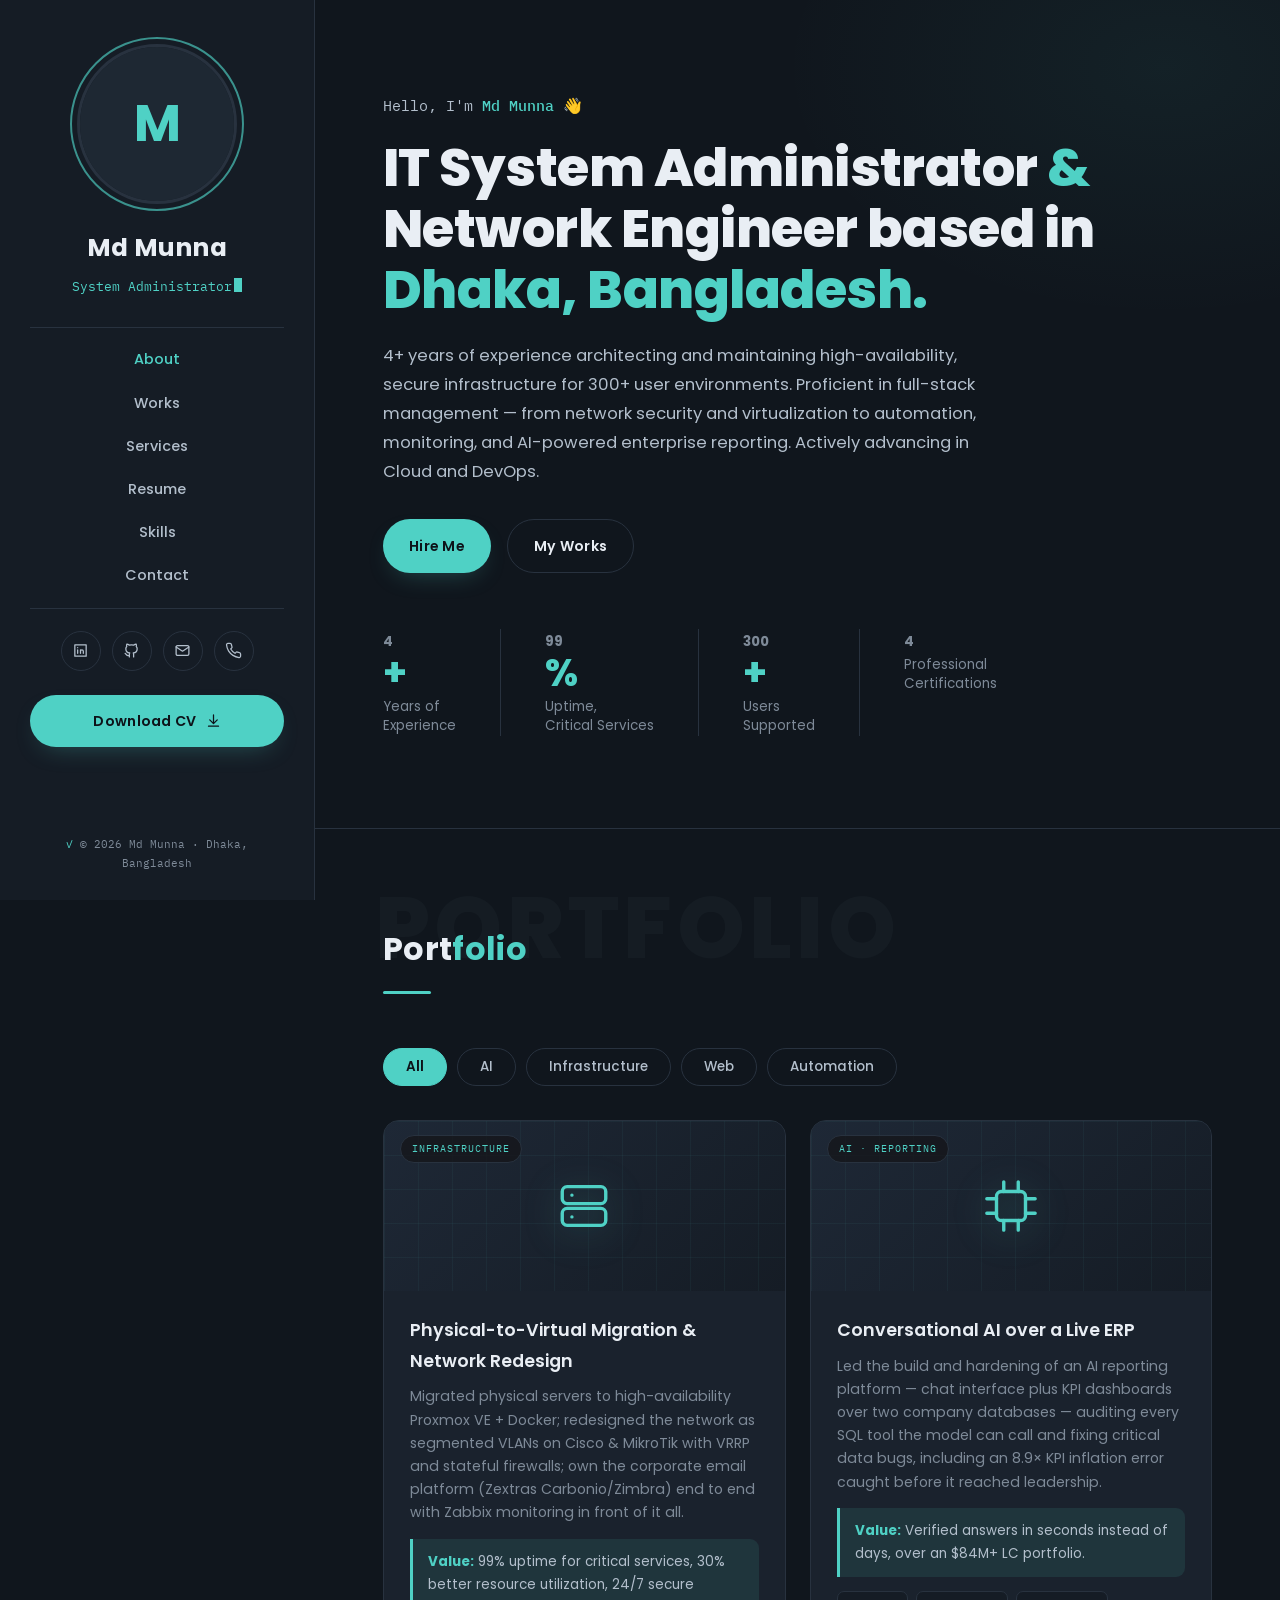
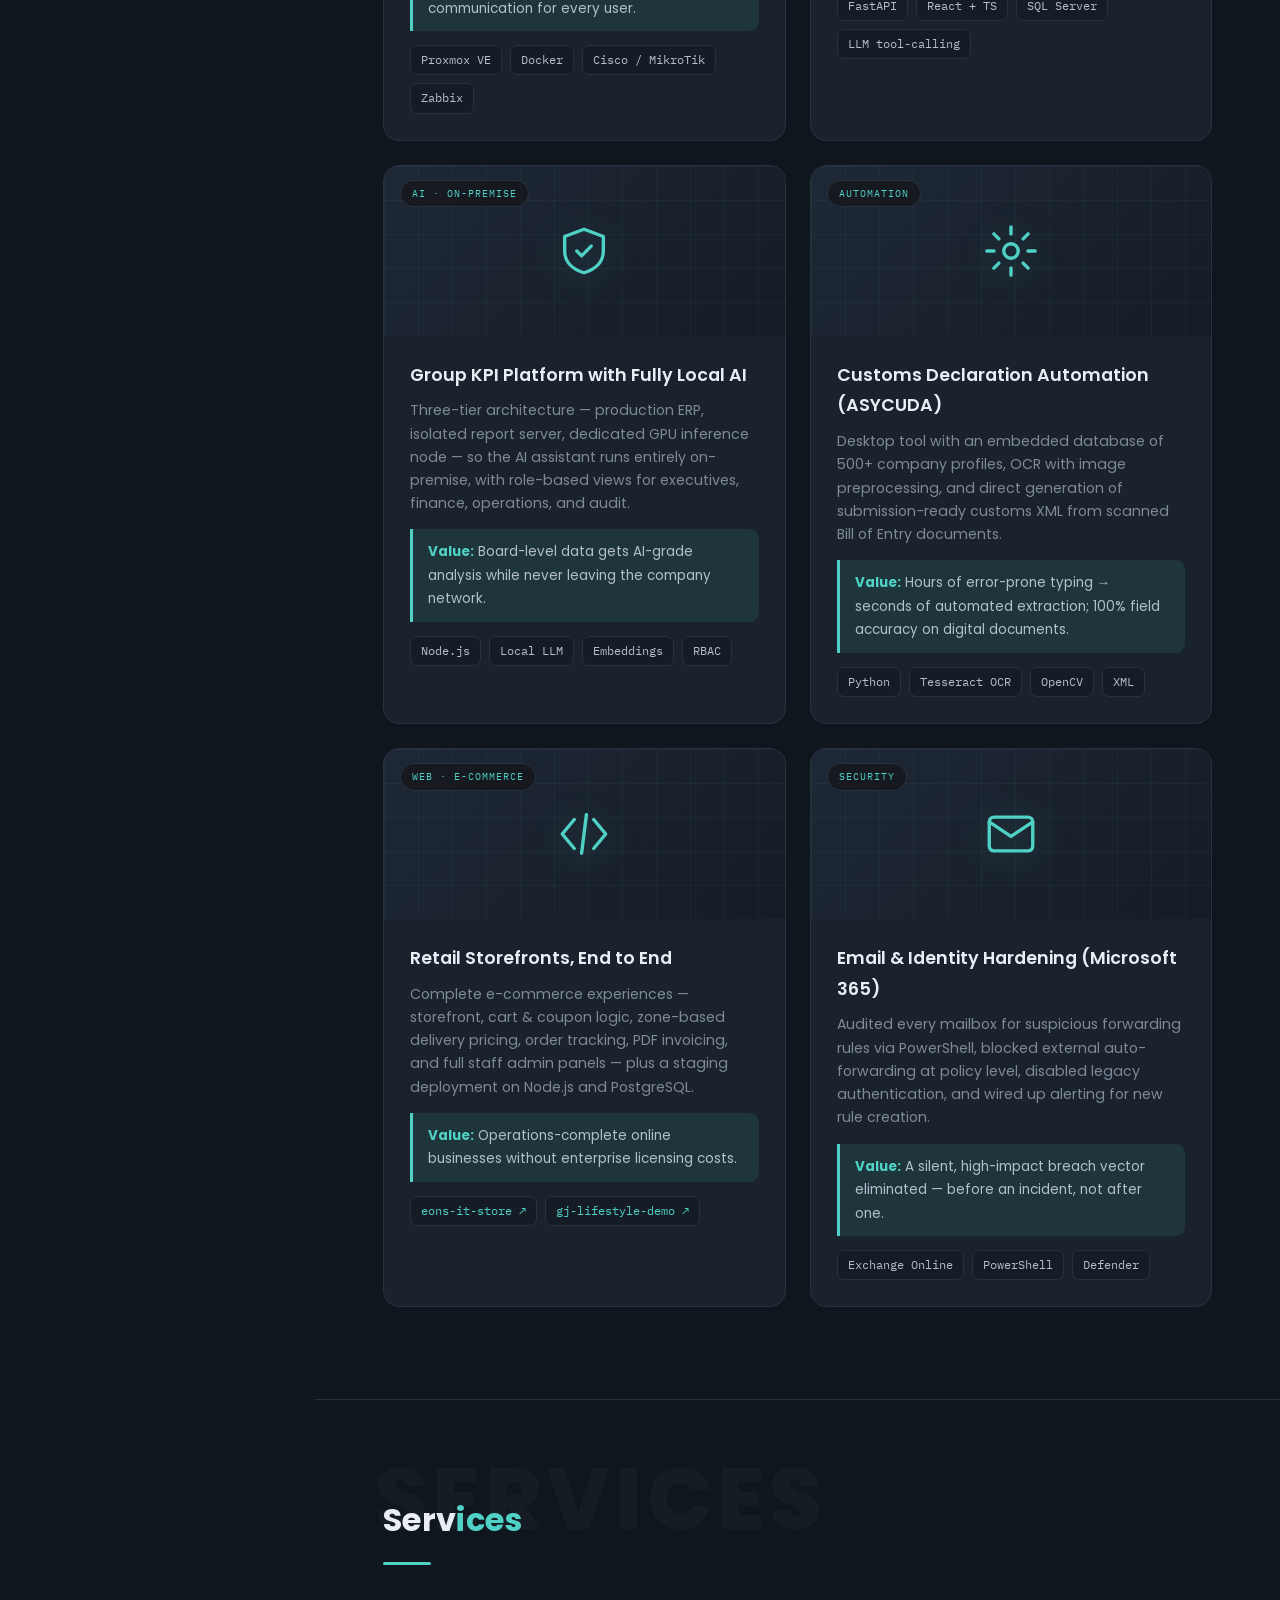
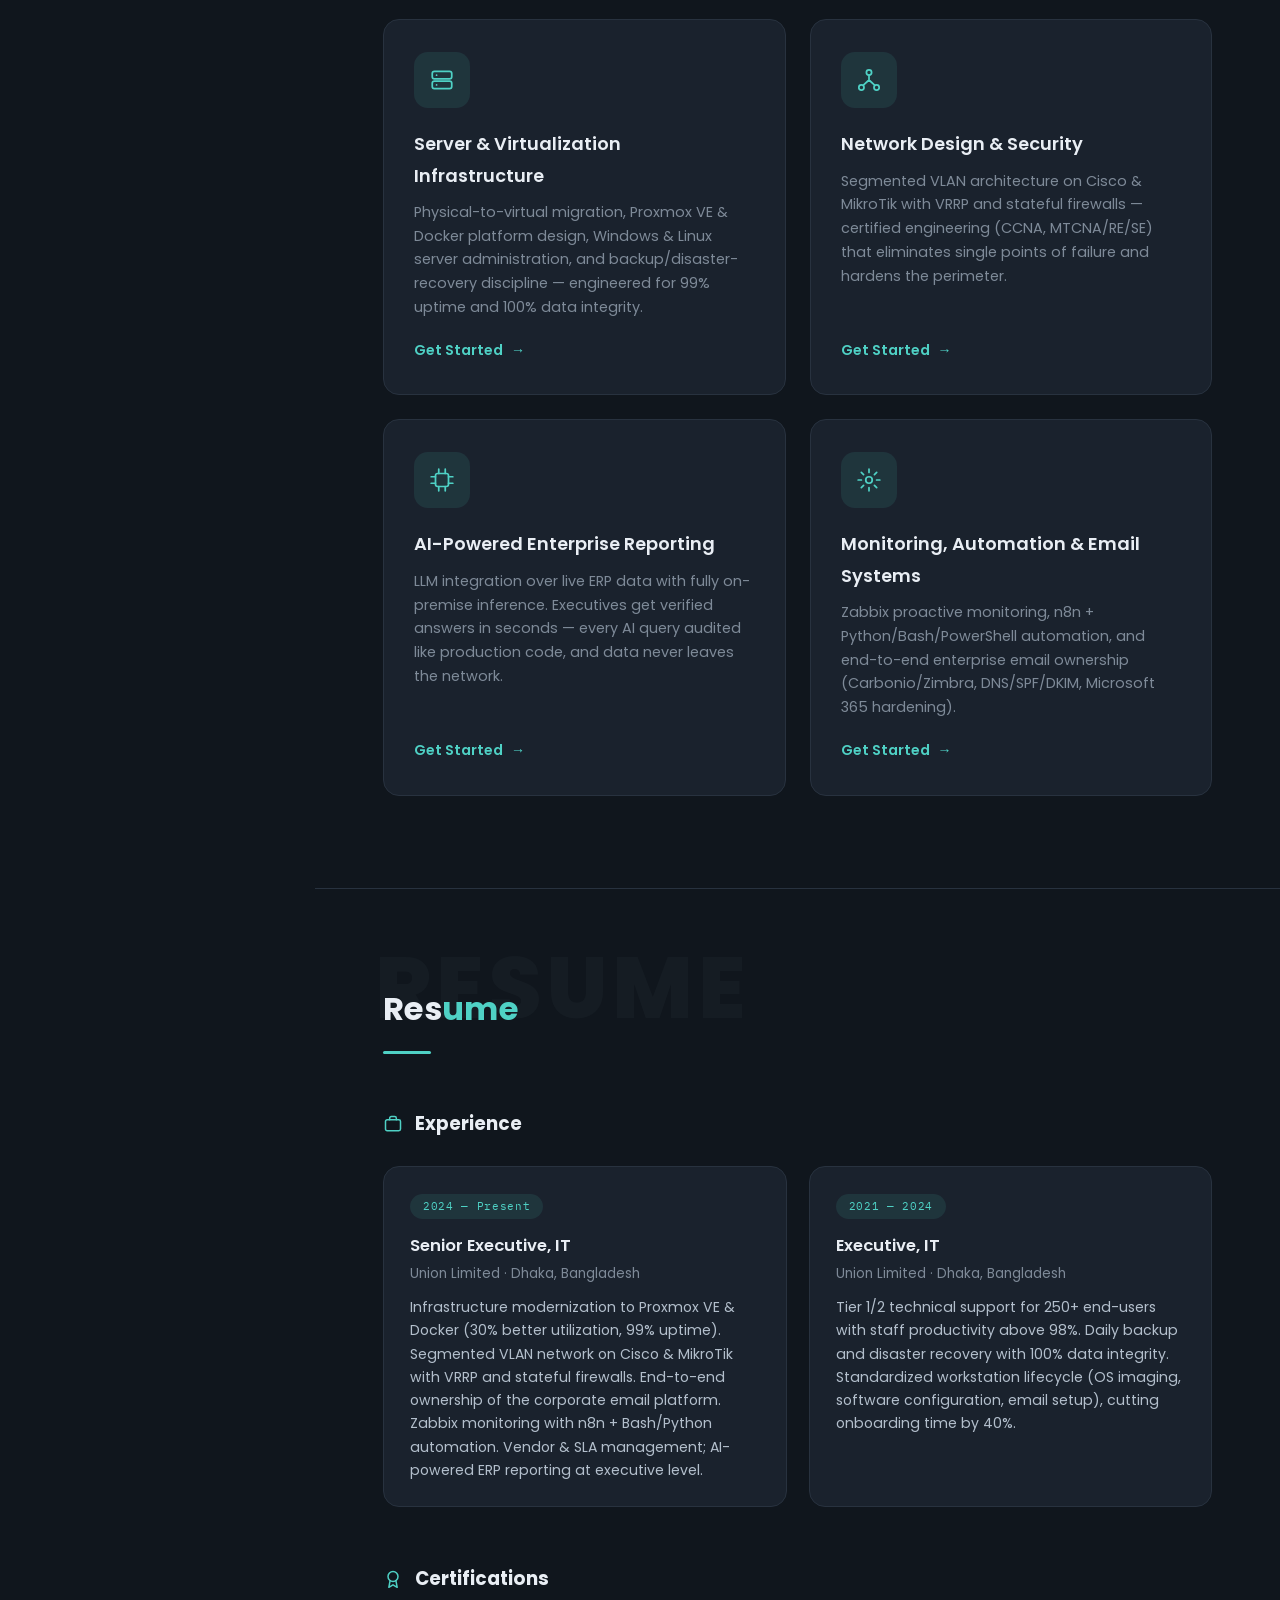
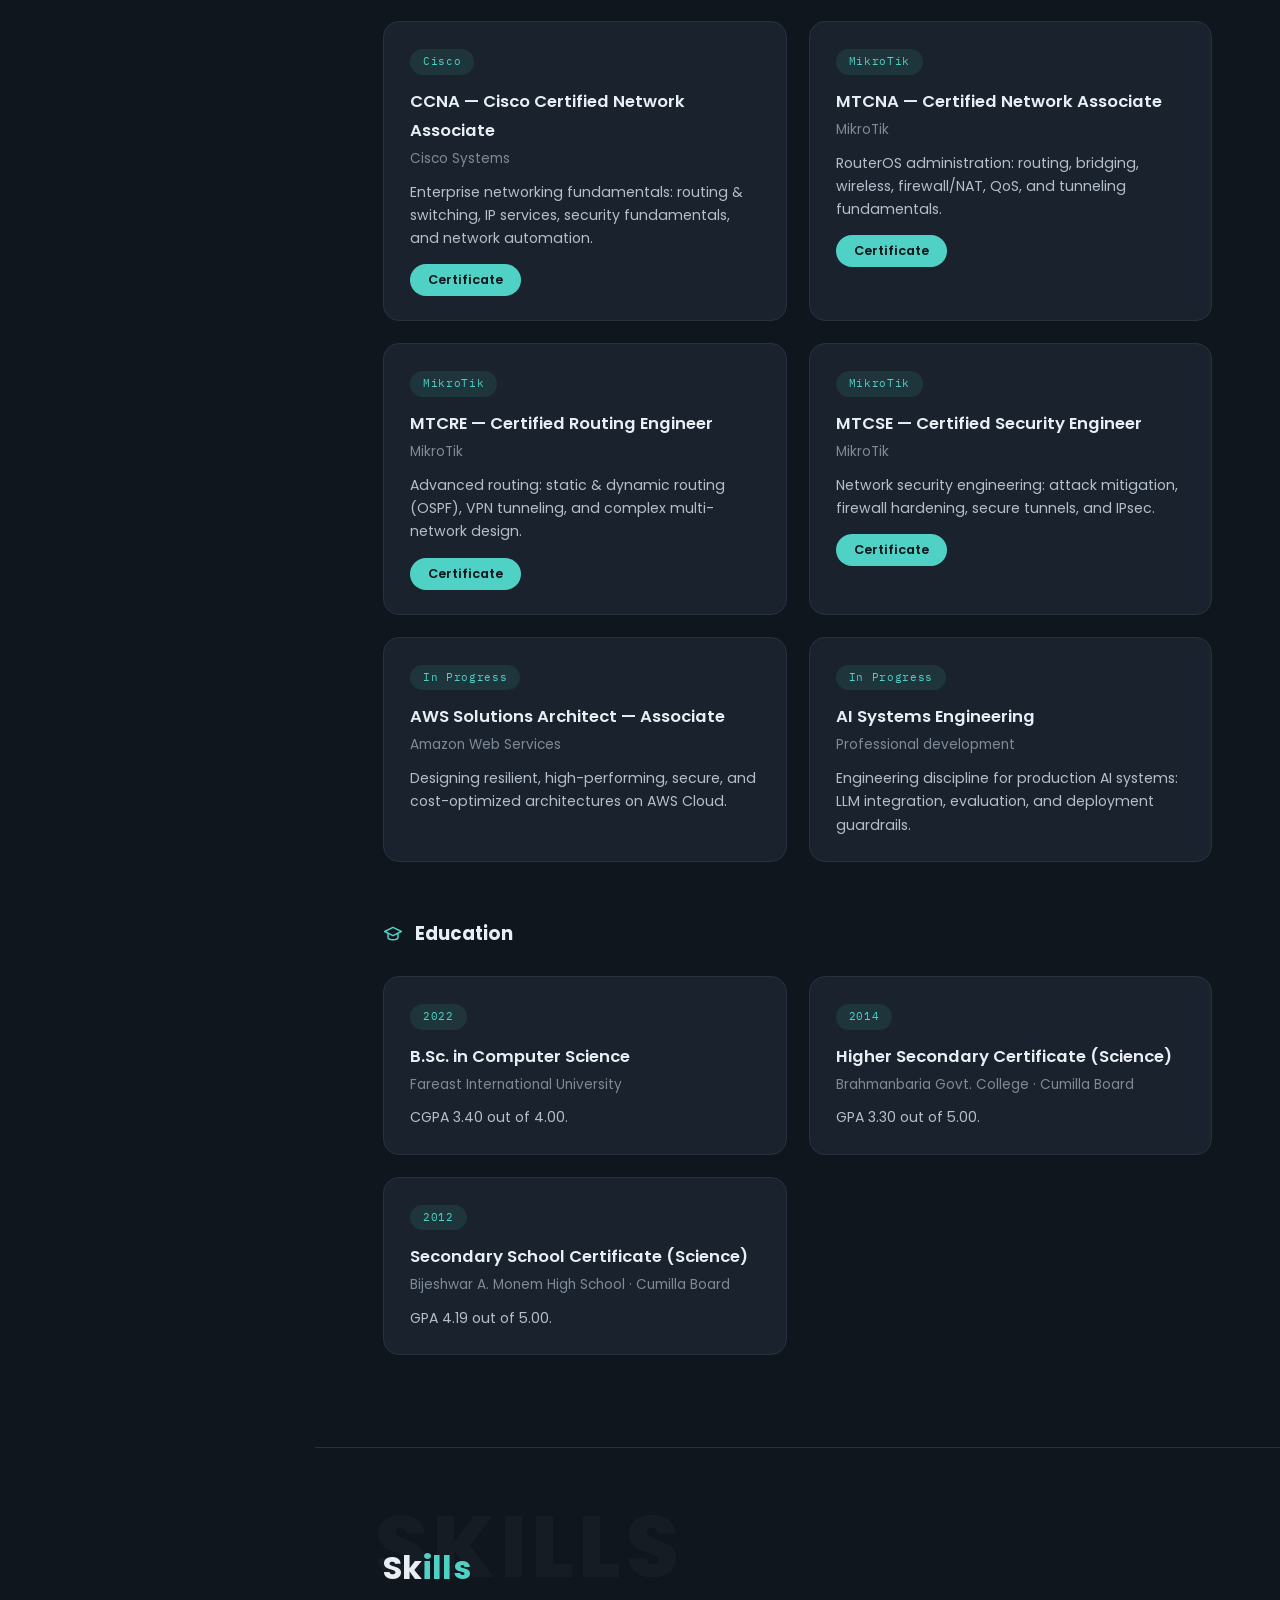
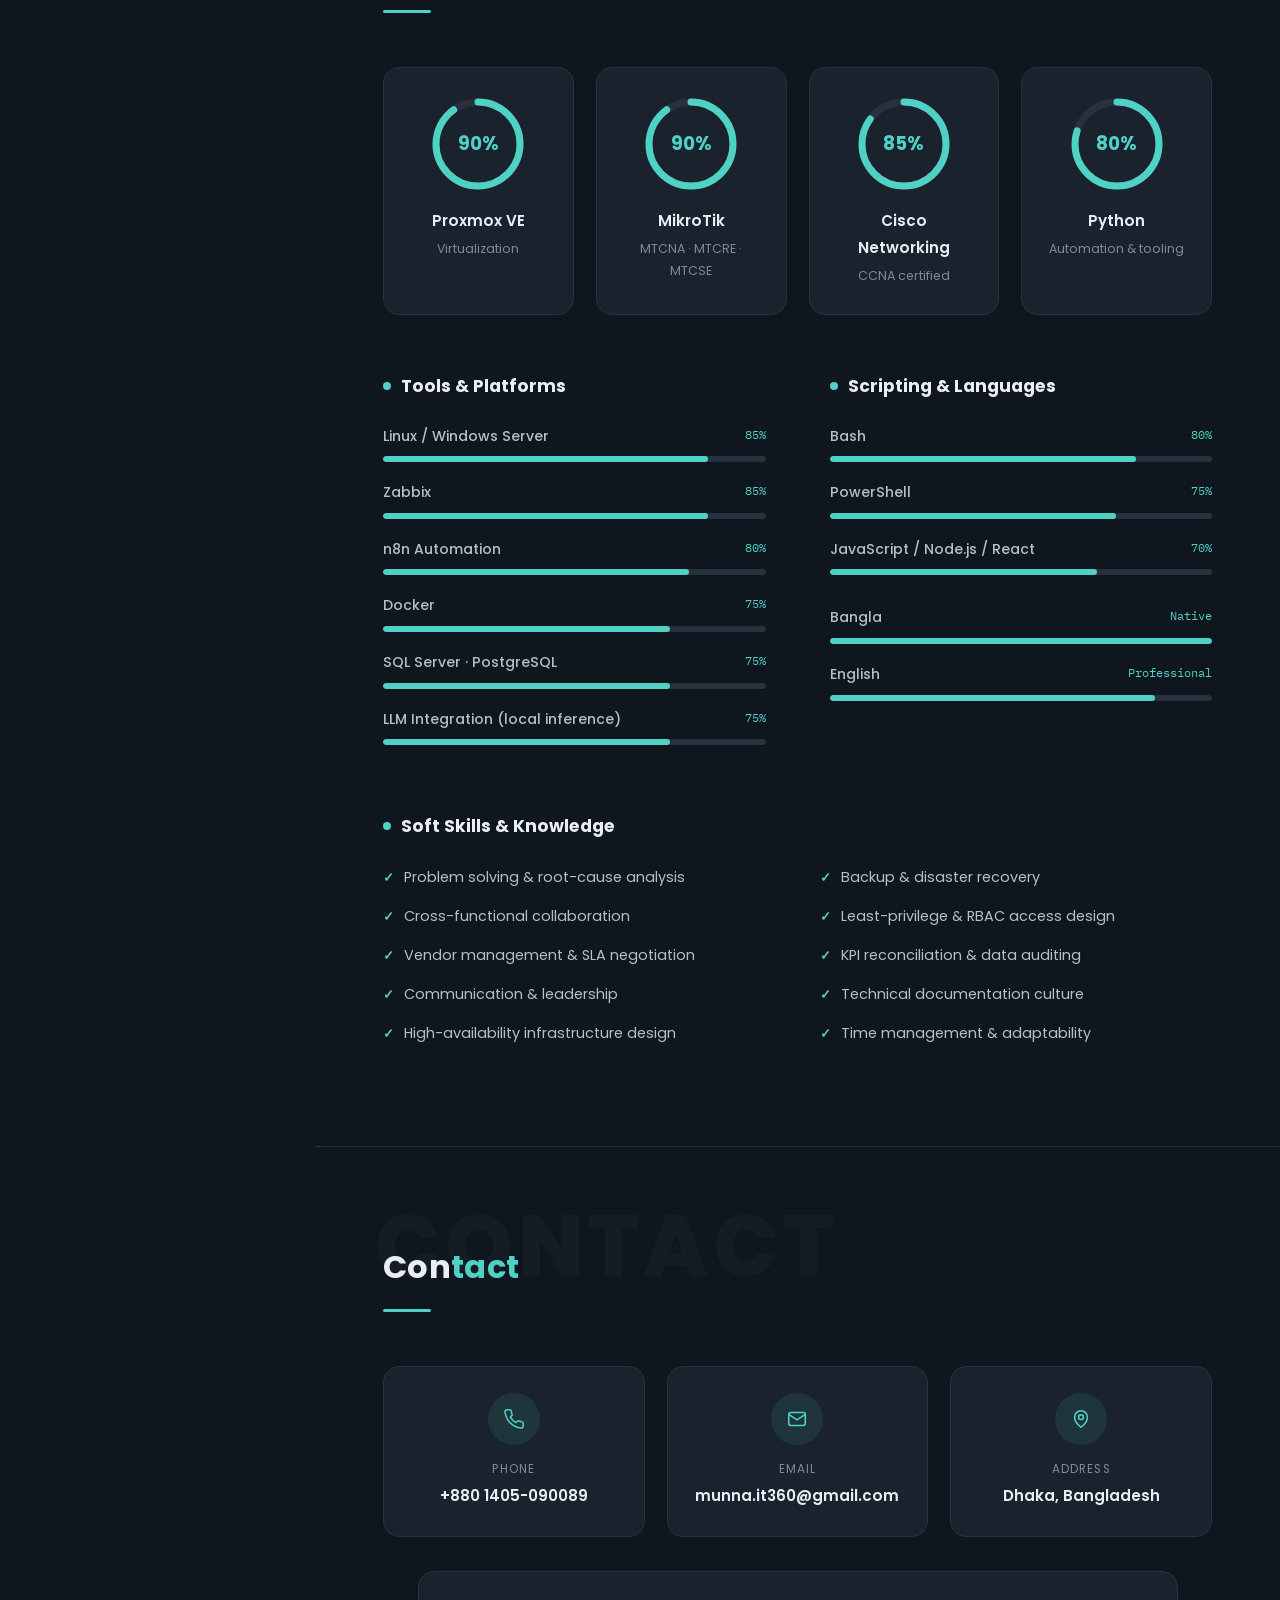
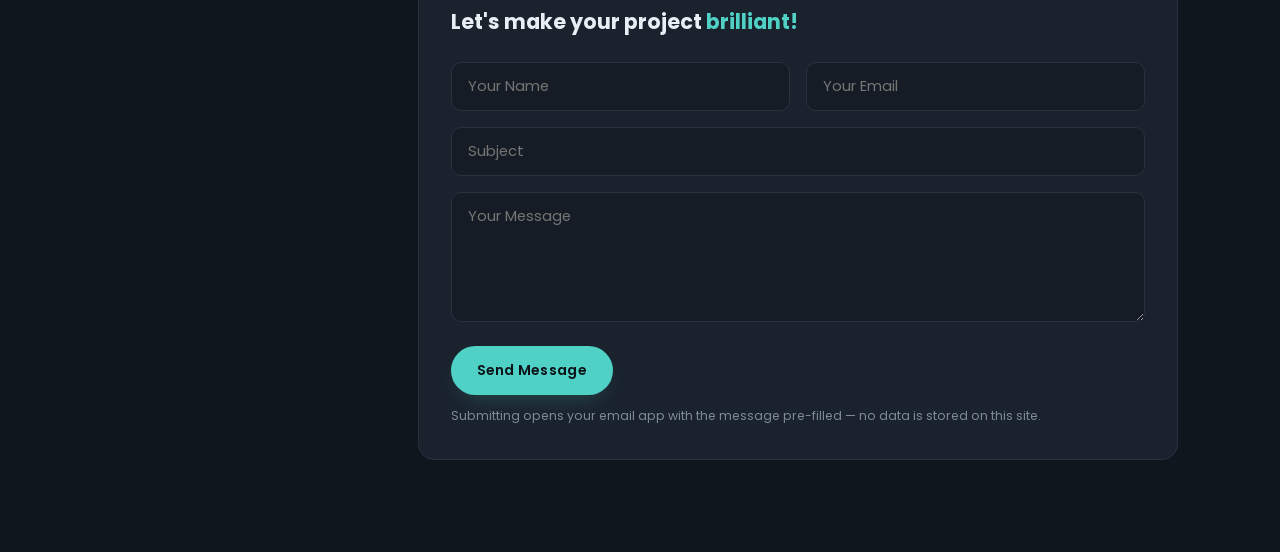
==== index.html @ cf28e9f3 "v1" ====
<!DOCTYPE html>
<html lang="en">
<head>
<meta charset="UTF-8">
<meta name="viewport" content="width=device-width, initial-scale=1.0">
<title>Md Munna — IT System Administrator & Network Engineer</title>
<meta name="description" content="Md Munna — IT System Administrator and Network Engineer based in Dhaka, Bangladesh. Infrastructure, networking, automation, and AI-powered enterprise reporting.">
<link rel="preconnect" href="https://fonts.googleapis.com">
<link rel="preconnect" href="https://fonts.gstatic.com" crossorigin>
<link href="https://fonts.googleapis.com/css2?family=Poppins:wght@400;500;600;700;800&family=IBM+Plex+Mono:wght@400;500&display=swap" rel="stylesheet">
<style>
:root{
  --bg:#10161d;
  --bg-2:#151c25;
  --card:#1a222d;
  --card-2:#202a37;
  --line:#28323f;
  --text:#e9eef4;
  --text-soft:#b3bfcc;
  --text-mute:#7e8a98;
  --accent:#4fd1c5;
  --accent-dark:#3fbcb0;
  --accent-dim:rgba(79,209,197,.1);
  --sidebar-w:315px;
  --radius:16px;
  --font:'Poppins',sans-serif;
  --mono:'IBM Plex Mono',monospace;
}
*{margin:0;padding:0;box-sizing:border-box}
html{scroll-behavior:smooth}
body{font-family:var(--font);color:var(--text);line-height:1.75;font-size:15.5px;background:radial-gradient(1000px 600px at 85% -5%, rgba(79,209,197,.05), transparent 60%),radial-gradient(800px 500px at -10% 40%, rgba(79,140,209,.04), transparent 60%),var(--bg);background-attachment:fixed}
::selection{background:var(--accent);color:#0d1319}
a{color:var(--accent);text-decoration:none}
a:focus-visible,button:focus-visible{outline:2px solid var(--accent);outline-offset:3px;border-radius:4px}
img{max-width:100%}

/* ================= SIDEBAR ================= */
.sidebar{position:fixed;top:0;left:0;bottom:0;width:var(--sidebar-w);background:var(--bg-2);border-right:1px solid var(--line);display:flex;flex-direction:column;align-items:center;padding:44px 30px 28px;text-align:center;z-index:40;overflow-y:auto}
.avatar{width:160px;height:160px;border-radius:50%;overflow:hidden;position:relative;flex-shrink:0;border:3px solid var(--line);outline:2px solid rgba(79,209,197,.65);outline-offset:5px}
.avatar img{width:100%;height:100%;object-fit:cover;display:block;position:relative;z-index:1}
.avatar .initial{position:absolute;inset:0;display:flex;align-items:center;justify-content:center;font-size:3.2rem;font-weight:700;color:var(--accent);background:#1e2833}
.sidebar h1{margin-top:22px;font-size:1.55rem;font-weight:700;letter-spacing:.01em}
.typed-wrap{margin-top:6px;height:26px;font-family:var(--mono);font-size:.84rem;color:var(--text-soft)}
.typed-wrap .typed{color:var(--accent)}
.typed-wrap .tcursor{display:inline-block;width:8px;background:var(--accent);animation:blink 1s steps(1) infinite;height:14px;vertical-align:-1px;margin-left:2px}
@keyframes blink{50%{opacity:0}}
.side-menu{margin-top:26px;width:100%;list-style:none;border-top:1px solid var(--line);border-bottom:1px solid var(--line);padding:10px 0}
.side-menu a{display:block;padding:9px 0;color:var(--text-soft);font-size:.9rem;font-weight:500;transition:color .2s,letter-spacing .2s}
.side-menu a:hover,.side-menu a.active{color:var(--accent)}
.socials{margin-top:22px;display:flex;gap:11px;justify-content:center}
.socials a{width:40px;height:40px;border-radius:50%;border:1px solid var(--line);display:flex;align-items:center;justify-content:center;transition:border-color .2s,background .2s,transform .15s}
.socials a:hover{border-color:var(--accent);background:var(--accent-dim);transform:translateY(-2px)}
.socials svg{width:17px;height:17px;stroke:var(--text-soft);fill:none;stroke-width:1.8;stroke-linecap:round;stroke-linejoin:round}
.socials a:hover svg{stroke:var(--accent)}
.btn{display:inline-flex;align-items:center;justify-content:center;gap:9px;padding:14px 26px;border-radius:999px;font-weight:600;font-size:.88rem;letter-spacing:.02em;transition:transform .15s,box-shadow .2s,background .2s,color .2s;cursor:pointer;border:none;font-family:var(--font)}
.btn-accent{background:var(--accent);color:#0d1319;box-shadow:0 10px 26px -12px rgba(79,209,197,.35)}
.btn-accent:hover{background:var(--accent-dark);transform:translateY(-2px)}
.btn-ghost{border:1px solid var(--line);color:var(--text)}
.btn-ghost:hover{border-color:var(--accent);color:var(--accent);transform:translateY(-2px)}
.side-cv{margin-top:24px;width:100%}
.side-cv .btn{width:100%}
.side-foot{margin-top:auto;padding-top:24px;font-family:var(--mono);font-size:.66rem;color:var(--text-mute)}
.side-foot .tick{color:var(--accent)}

/* ================= MAIN ================= */
.main{margin-left:var(--sidebar-w)}
section{scroll-margin-top:8px;padding:92px 68px;border-bottom:1px solid var(--line);position:relative;overflow:hidden}
@media(max-width:1250px){section{padding:78px 44px}}
.sec-title{position:relative;margin-bottom:54px}
.sec-title .ghost{position:absolute;top:-36px;left:-8px;font-size:5.4rem;font-weight:800;color:rgba(233,238,244,.028);letter-spacing:.05em;text-transform:uppercase;line-height:1;pointer-events:none;user-select:none;white-space:nowrap}
.sec-title h2{position:relative;font-size:2rem;font-weight:700;letter-spacing:.01em}
.sec-title h2 em{font-style:normal;color:var(--accent)}
.sec-title .bar{width:48px;height:3px;background:var(--accent);border-radius:2px;margin-top:14px}
.sub-label{display:inline-flex;align-items:center;gap:10px;font-family:var(--mono);font-size:.74rem;letter-spacing:.16em;text-transform:uppercase;color:var(--accent);font-weight:500;margin-bottom:14px}
.sub-label::before{content:'';width:24px;height:1px;background:var(--accent)}
.reveal{opacity:0;transform:translateY(12px);transition:opacity .75s cubic-bezier(.22,.61,.36,1),transform .75s cubic-bezier(.22,.61,.36,1)}
.reveal.in{opacity:1;transform:none}
@media(prefers-reduced-motion:reduce){
  html{scroll-behavior:auto}
  .reveal{opacity:1 !important;transform:none !important;transition:none !important}
  .tcursor{animation:none}
}

/* ================= HOME / HERO ================= */
.hero{min-height:88vh;display:flex;flex-direction:column;justify-content:center;background:
  radial-gradient(640px 420px at 88% 8%, rgba(79,209,197,.06), transparent 60%), var(--bg)}
.hero .hello{font-family:var(--mono);font-size:.95rem;color:var(--text-soft)}
.hero .hello b{color:var(--accent);font-weight:500}
.hero h2.big{margin-top:18px;font-size:clamp(2rem,4.2vw,3.3rem);font-weight:800;line-height:1.16;letter-spacing:-.01em;max-width:20em}
.hero h2.big em{font-style:normal;color:var(--accent)}
.hero .intro{margin-top:22px;color:var(--text-soft);max-width:38em;font-size:1.03rem}
.hero-cta{margin-top:32px;display:flex;gap:16px;flex-wrap:wrap}
.hero-counters{margin-top:56px;display:flex;gap:0;flex-wrap:wrap}
.hc{padding:0 44px;border-left:1px solid var(--line)}
.hc:first-child{padding-left:0;border-left:none}
.hc b{font-size:2.4rem;font-weight:700;color:var(--accent);line-height:1.1;display:block}
.hc span{font-size:.84rem;color:var(--text-mute);line-height:1.4;display:block;margin-top:4px}
@media(max-width:760px){.hc{padding:0 22px}.hc b{font-size:1.9rem}}

/* ================= WORKS ================= */
.filters{display:flex;gap:10px;flex-wrap:wrap;margin-bottom:34px}
.fbtn{background:none;border:1px solid var(--line);color:var(--text-soft);padding:8px 22px;border-radius:999px;font-size:.84rem;font-weight:500;cursor:pointer;font-family:var(--font);transition:all .2s}
.fbtn:hover{border-color:var(--accent);color:var(--accent)}
.fbtn.active{background:var(--accent);border-color:var(--accent);color:#0d1319;font-weight:600}
.works-grid{display:grid;grid-template-columns:1fr 1fr;gap:24px}
@media(max-width:940px){.works-grid{grid-template-columns:1fr}}
.work{background:var(--card);border:1px solid var(--line);border-radius:var(--radius);overflow:hidden;transition:transform .3s cubic-bezier(.22,.61,.36,1),border-color .3s,box-shadow .3s}
.work:hover{transform:translateY(-4px);border-color:rgba(79,209,197,.55);box-shadow:0 18px 44px -22px rgba(0,0,0,.55)}
.work.hide{display:none}
.work-visual{position:relative;height:170px;display:flex;align-items:center;justify-content:center;background:
  linear-gradient(135deg,#1e2836 0%,#151c25 100%)}
.work-visual::before{content:'';position:absolute;inset:0;background-image:linear-gradient(rgba(79,209,197,.05) 1px,transparent 1px),linear-gradient(90deg,rgba(79,209,197,.05) 1px,transparent 1px);background-size:34px 34px}
.work-visual svg{width:58px;height:58px;stroke:var(--accent);fill:none;stroke-width:1.4;stroke-linecap:round;stroke-linejoin:round;position:relative;filter:drop-shadow(0 6px 18px rgba(79,209,197,.3))}
.work-visual .wtag{position:absolute;top:14px;left:16px;font-family:var(--mono);font-size:.64rem;letter-spacing:.1em;text-transform:uppercase;color:var(--accent);background:rgba(20,21,24,.75);border:1px solid var(--line);padding:4px 11px;border-radius:999px}
.work-body{padding:24px 26px 26px}
.work h3{font-size:1.1rem;font-weight:600}
.work p{margin-top:9px;color:var(--text-mute);font-size:.88rem;line-height:1.65}
.work .wvalue{margin-top:14px;padding:11px 15px;background:var(--accent-dim);border-left:3px solid var(--accent);border-radius:0 9px 9px 0;font-size:.84rem;color:var(--text-soft)}
.work .wvalue strong{color:var(--accent)}
.work .chips{margin-top:14px;display:flex;flex-wrap:wrap;gap:8px}
.chip{font-family:var(--mono);font-size:.72rem;background:var(--bg-2);border:1px solid var(--line);border-radius:7px;padding:4px 10px;color:var(--text-soft)}
a.chip{color:var(--accent)}
a.chip:hover{border-color:var(--accent)}

/* ================= SERVICES ================= */
.svc-grid{display:grid;grid-template-columns:1fr 1fr;gap:24px}
@media(max-width:900px){.svc-grid{grid-template-columns:1fr}}
.svc{background:var(--card);border:1px solid var(--line);border-radius:var(--radius);padding:32px 30px;transition:transform .2s,border-color .2s;display:flex;flex-direction:column}
.svc:hover{transform:translateY(-4px);border-color:rgba(79,209,197,.55);box-shadow:0 18px 44px -22px rgba(0,0,0,.55)}
.svc .ico{width:56px;height:56px;border-radius:14px;background:var(--accent-dim);display:flex;align-items:center;justify-content:center;margin-bottom:20px}
.svc .ico svg{width:26px;height:26px;stroke:var(--accent);fill:none;stroke-width:1.6;stroke-linecap:round;stroke-linejoin:round}
.svc h3{font-size:1.12rem;font-weight:600}
.svc p{margin-top:10px;color:var(--text-mute);font-size:.9rem;line-height:1.65;flex:1}
.svc .get{margin-top:18px;display:inline-flex;align-items:center;gap:8px;font-weight:600;font-size:.88rem;color:var(--accent)}
.svc .get:hover{gap:12px}
.svc .get::after{content:'→';transition:transform .2s}

/* ================= RESUME ================= */
.resume-block+.resume-block{margin-top:56px}
.resume-block>h3{font-size:1.15rem;font-weight:700;margin-bottom:26px;display:flex;align-items:center;gap:12px}
.resume-block>h3 svg{width:20px;height:20px;stroke:var(--accent);fill:none;stroke-width:1.8;stroke-linecap:round;stroke-linejoin:round}
.rgrid{display:grid;grid-template-columns:1fr 1fr;gap:22px}
@media(max-width:900px){.rgrid{grid-template-columns:1fr}}
.r-item{position:relative;background:var(--card);border:1px solid var(--line);border-radius:var(--radius);padding:24px 26px;transition:border-color .2s,transform .2s}
.r-item:hover{border-color:rgba(79,209,197,.5);transform:translateY(-2px);box-shadow:0 14px 36px -20px rgba(0,0,0,.5)}
.r-item .when{display:inline-block;font-family:var(--mono);font-size:.7rem;letter-spacing:.06em;background:var(--accent-dim);color:var(--accent);padding:3px 13px;border-radius:999px}
.r-item h4{margin-top:12px;font-size:1.04rem;font-weight:600}
.r-item .org{color:var(--text-mute);font-size:.85rem;margin-top:2px}
.r-item p{margin-top:10px;color:var(--text-soft);font-size:.88rem;line-height:1.65}
.r-item .cert-btn{display:inline-flex;align-items:center;gap:7px;margin-top:14px;font-size:.8rem;font-weight:600;color:#0d1319;background:var(--accent);padding:7px 18px;border-radius:999px;cursor:pointer;border:none;font-family:var(--font);transition:background .2s,transform .15s}
.r-item .cert-btn:hover{background:var(--accent-dark);transform:translateY(-1px)}

/* ================= SKILLS ================= */
.feat-skills{display:grid;grid-template-columns:repeat(4,1fr);gap:22px;margin-bottom:56px}
@media(max-width:1100px){.feat-skills{grid-template-columns:1fr 1fr}}
@media(max-width:560px){.feat-skills{grid-template-columns:1fr}}
.fskill{background:var(--card);border:1px solid var(--line);border-radius:var(--radius);padding:28px 24px;text-align:center;transition:transform .3s cubic-bezier(.22,.61,.36,1),border-color .3s,box-shadow .3s}
.fskill:hover{transform:translateY(-4px);border-color:rgba(79,209,197,.55);box-shadow:0 18px 44px -22px rgba(0,0,0,.55)}
.fskill .ring{position:relative;width:96px;height:96px;margin:0 auto 16px}
.fskill svg.circ{transform:rotate(-90deg)}
.fskill .ring b{position:absolute;inset:0;display:flex;align-items:center;justify-content:center;font-size:1.15rem;font-weight:700;color:var(--accent)}
.fskill h4{font-size:.95rem;font-weight:600}
.fskill p{font-size:.78rem;color:var(--text-mute);margin-top:3px}
.skills-grid{display:grid;grid-template-columns:1fr 1fr;gap:48px 64px}
@media(max-width:900px){.skills-grid{grid-template-columns:1fr}}
.skill-col h3{font-size:1.08rem;font-weight:700;margin-bottom:22px;display:flex;align-items:center;gap:10px}
.skill-col h3::before{content:'';width:8px;height:8px;border-radius:50%;background:var(--accent)}
.sk{margin-bottom:18px}
.sk .sk-top{display:flex;justify-content:space-between;font-size:.88rem;margin-bottom:8px}
.sk .sk-top b{font-weight:500;color:var(--text-soft)}
.sk .sk-top span{font-family:var(--mono);font-size:.76rem;color:var(--accent)}
.sk .track{height:6px;background:#28323f;border-radius:99px;overflow:hidden}
.sk .fill{height:100%;width:0;background:var(--accent);border-radius:99px;transition:width 1.2s cubic-bezier(.25,.7,.3,1)}
.knowledge{columns:2;column-gap:44px;list-style:none;margin-top:4px}
@media(max-width:640px){.knowledge{columns:1}}
.knowledge li{padding:7px 0;font-size:.9rem;color:var(--text-soft);display:flex;gap:10px;align-items:baseline;break-inside:avoid}
.knowledge li::before{content:'✓';color:var(--accent);font-weight:700;font-size:.8rem}

/* ================= CONTACT ================= */
.contact-cards{display:grid;grid-template-columns:repeat(3,1fr);gap:22px;margin-bottom:34px}
@media(max-width:900px){.contact-cards{grid-template-columns:1fr}}
.ccard{background:var(--card);border:1px solid var(--line);border-radius:var(--radius);padding:26px;text-align:center;transition:transform .3s cubic-bezier(.22,.61,.36,1),border-color .3s,box-shadow .3s}
.ccard:hover{transform:translateY(-3px);border-color:rgba(79,209,197,.5);box-shadow:0 14px 36px -20px rgba(0,0,0,.5)}
.ccard .cico{width:52px;height:52px;margin:0 auto 14px;border-radius:50%;background:var(--accent-dim);display:flex;align-items:center;justify-content:center}
.ccard svg{width:22px;height:22px;stroke:var(--accent);fill:none;stroke-width:1.7;stroke-linecap:round;stroke-linejoin:round}
.ccard .k{font-size:.74rem;color:var(--text-mute);text-transform:uppercase;letter-spacing:.1em}
.ccard .v{font-size:.95rem;font-weight:600;margin-top:4px;display:block;color:var(--text)}
a.v:hover{color:var(--accent)}
.contact-bottom{display:grid;grid-template-columns:minmax(0,760px);justify-content:center}

.cform{background:var(--card);border:1px solid var(--line);border-radius:var(--radius);padding:32px}
.cform h3{font-size:1.3rem;font-weight:700;margin-bottom:22px}
.cform h3 em{font-style:normal;color:var(--accent)}
.cform .frow{display:grid;grid-template-columns:1fr 1fr;gap:16px}
@media(max-width:640px){.cform .frow{grid-template-columns:1fr}}
.cform input,.cform textarea{width:100%;background:var(--bg-2);border:1px solid var(--line);border-radius:10px;padding:13px 16px;color:var(--text);font-family:var(--font);font-size:.92rem;margin-bottom:16px;transition:border-color .2s}
.cform input:focus,.cform textarea:focus{outline:none;border-color:var(--accent)}
.cform textarea{min-height:130px;resize:vertical}
.cform .note{font-size:.77rem;color:var(--text-mute);margin-top:10px}

footer{padding:26px 68px;text-align:center;font-family:var(--mono);font-size:.74rem;color:var(--text-mute)}
footer .tick{color:var(--accent)}

/* ================= LIGHTBOX ================= */
.lightbox{position:fixed;inset:0;z-index:100;display:none;align-items:center;justify-content:center;padding:28px;background:rgba(8,12,17,.92);backdrop-filter:blur(6px)}
.lightbox.open{display:flex}
.lb-panel{position:relative;max-width:min(660px,94vw);max-height:90vh;display:flex;flex-direction:column;background:var(--card);border:1px solid var(--line);border-radius:var(--radius);overflow:hidden;box-shadow:0 40px 90px -30px rgba(0,0,0,.9)}
.lb-head{display:flex;align-items:center;justify-content:space-between;gap:16px;padding:14px 18px;border-bottom:1px solid var(--line)}
.lb-head h4{font-size:.92rem;font-weight:600}
.lb-close{background:none;border:1px solid var(--line);color:var(--text-soft);border-radius:9px;padding:6px 13px;font-family:var(--mono);font-size:.76rem;cursor:pointer;transition:border-color .2s,color .2s}
.lb-close:hover{border-color:var(--accent);color:var(--accent)}
.lb-body{overflow:auto;background:#0c1218;display:flex;justify-content:center}
.lb-body img{max-width:100%;height:auto;display:block}

/* ================= MOBILE ================= */
@media(max-width:1000px){
  .sidebar{position:static;width:100%;border-right:none;border-bottom:1px solid var(--line);padding:40px 24px 30px}
  .side-menu{display:none}
  .main{margin-left:0}
  section{padding:64px 24px}
  .hero{min-height:auto;padding:64px 24px}
  .sec-title .ghost{font-size:3.4rem;top:-22px}
  .side-foot{margin-top:24px}
  footer{padding:24px}
}
</style>
</head>
<body>

<!-- ================= SIDEBAR ================= -->
<aside class="sidebar">
  <div class="avatar">
    <div class="initial">M</div>
    <img src="https://avatars.githubusercontent.com/u/174939525?v=4" alt="Md Munna" onerror="this.style.display='none'">
  </div>
  <h1>Md Munna</h1>
  <div class="typed-wrap"><span class="typed" id="typed"></span><span class="tcursor"></span></div>
  <ul class="side-menu">
    <li><a href="#home" data-sec="home">About</a></li>
    <li><a href="#works" data-sec="works">Works</a></li>
    <li><a href="#services" data-sec="services">Services</a></li>
    <li><a href="#resume" data-sec="resume">Resume</a></li>
    <li><a href="#skills" data-sec="skills">Skills</a></li>
    <li><a href="#contact" data-sec="contact">Contact</a></li>
  </ul>
  <div class="socials">
    <a href="https://www.linkedin.com/in/md-munna-253269177/" target="_blank" rel="noopener" aria-label="LinkedIn"><svg viewBox="0 0 24 24"><path d="M4 4h16v16H4z"/><path d="M8 11v5M8 8v.01M12 16v-5M16 16v-3a2 2 0 0 0-4 0"/></svg></a>
    <a href="https://github.com/munna-it360" target="_blank" rel="noopener" aria-label="GitHub"><svg viewBox="0 0 24 24"><path d="M9 19c-4.3 1.4-4.3-2.5-6-3m12 5v-3.5c0-1 .1-1.4-.5-2 2.8-.3 5.5-1.4 5.5-6a4.6 4.6 0 0 0-1.3-3.2 4.2 4.2 0 0 0-.1-3.2s-1.1-.3-3.5 1.3a12.3 12.3 0 0 0-6.2 0C6.5 2.8 5.4 3.1 5.4 3.1a4.2 4.2 0 0 0-.1 3.2A4.6 4.6 0 0 0 4 9.5c0 4.6 2.7 5.7 5.5 6-.6.6-.6 1.2-.5 2V21"/></svg></a>
    <a href="mailto:munna.it360@gmail.com" aria-label="Email"><svg viewBox="0 0 24 24"><rect x="3" y="5" width="18" height="14" rx="2"/><path d="M3 7l9 6 9-6"/></svg></a>
    <a href="tel:+8801405090089" aria-label="Phone"><svg viewBox="0 0 24 24"><path d="M22 16.9v3a2 2 0 0 1-2.2 2 19.8 19.8 0 0 1-8.6-3 19.5 19.5 0 0 1-6-6 19.8 19.8 0 0 1-3-8.7A2 2 0 0 1 4.1 2h3a2 2 0 0 1 2 1.7c.1 1 .4 2 .7 2.8a2 2 0 0 1-.5 2.1L8.1 9.9a16 16 0 0 0 6 6l1.3-1.2a2 2 0 0 1 2.1-.5c.9.3 1.9.6 2.8.7a2 2 0 0 1 1.7 2z"/></svg></a>
  </div>
  <div class="side-cv">
    <a class="btn btn-accent" href="Md_Munna_CV.pdf" download>Download CV
      <svg width="15" height="15" viewBox="0 0 24 24" fill="none" stroke="currentColor" stroke-width="2" stroke-linecap="round" stroke-linejoin="round"><path d="M12 3v12M6 11l6 6 6-6M4 21h16"/></svg>
    </a>
  </div>
  <div class="side-foot"><span class="tick">✓</span> © <span id="yr"></span> Md Munna · Dhaka, Bangladesh</div>
</aside>

<main class="main">

<!-- ================= HOME / HERO ================= -->
<section id="home" class="hero">
  <div class="reveal in">
    <div class="hello">Hello, I'm <b>Md Munna</b> 👋</div>
    <h2 class="big">IT System Administrator <em>&</em> Network Engineer based in <em>Dhaka, Bangladesh.</em></h2>
    <p class="intro">4+ years of experience architecting and maintaining high-availability, secure infrastructure for 300+ user environments. Proficient in full-stack management — from network security and virtualization to automation, monitoring, and AI-powered enterprise reporting. Actively advancing in Cloud and DevOps.</p>
    <div class="hero-cta">
      <a class="btn btn-accent" href="#contact">Hire Me</a>
      <a class="btn btn-ghost" href="#works">My Works</a>
    </div>
    <div class="hero-counters">
      <div class="hc"><b><span data-count="4">0</span>+</b><span>Years of<br>Experience</span></div>
      <div class="hc"><b><span data-count="99">0</span>%</b><span>Uptime,<br>Critical Services</span></div>
      <div class="hc"><b><span data-count="300">0</span>+</b><span>Users<br>Supported</span></div>
      <div class="hc"><b><span data-count="4">0</span></b><span>Professional<br>Certifications</span></div>
    </div>
  </div>
</section>

<!-- ================= WORKS ================= -->
<section id="works">
  <div class="sec-title reveal">
    <div class="ghost">Portfolio</div>
    <h2>Port<em>folio</em></h2>
    <div class="bar"></div>
  </div>
  <div class="filters reveal">
    <button class="fbtn active" data-filter="all">All</button>
    <button class="fbtn" data-filter="ai">AI</button>
    <button class="fbtn" data-filter="infra">Infrastructure</button>
    <button class="fbtn" data-filter="web">Web</button>
    <button class="fbtn" data-filter="automation">Automation</button>
  </div>
  <div class="works-grid">

    <div class="work reveal" data-cat="infra">
      <div class="work-visual"><span class="wtag">Infrastructure</span><svg viewBox="0 0 24 24"><rect x="3" y="4" width="18" height="7" rx="2"/><rect x="3" y="13" width="18" height="7" rx="2"/><path d="M7 7.5h.01M7 16.5h.01"/></svg></div>
      <div class="work-body">
        <h3>Physical-to-Virtual Migration & Network Redesign</h3>
        <p>Migrated physical servers to high-availability Proxmox VE + Docker; redesigned the network as segmented VLANs on Cisco & MikroTik with VRRP and stateful firewalls; own the corporate email platform (Zextras Carbonio/Zimbra) end to end with Zabbix monitoring in front of it all.</p>
        <div class="wvalue"><strong>Value:</strong> 99% uptime for critical services, 30% better resource utilization, 24/7 secure communication for every user.</div>
        <div class="chips"><span class="chip">Proxmox VE</span><span class="chip">Docker</span><span class="chip">Cisco / MikroTik</span><span class="chip">Zabbix</span></div>
      </div>
    </div>

    <div class="work reveal" data-cat="ai">
      <div class="work-visual"><span class="wtag">AI · Reporting</span><svg viewBox="0 0 24 24"><rect x="6" y="6" width="12" height="12" rx="2"/><path d="M9 2v4M15 2v4M9 18v4M15 18v4M2 9h4M2 15h4M18 9h4M18 15h4"/></svg></div>
      <div class="work-body">
        <h3>Conversational AI over a Live ERP</h3>
        <p>Led the build and hardening of an AI reporting platform — chat interface plus KPI dashboards over two company databases — auditing every SQL tool the model can call and fixing critical data bugs, including an 8.9× KPI inflation error caught before it reached leadership.</p>
        <div class="wvalue"><strong>Value:</strong> Verified answers in seconds instead of days, over an $84M+ LC portfolio.</div>
        <div class="chips"><span class="chip">FastAPI</span><span class="chip">React + TS</span><span class="chip">SQL Server</span><span class="chip">LLM tool-calling</span></div>
      </div>
    </div>

    <div class="work reveal" data-cat="ai">
      <div class="work-visual"><span class="wtag">AI · On-premise</span><svg viewBox="0 0 24 24"><path d="M12 3l8 3v6c0 4.5-3.2 7.6-8 9-4.8-1.4-8-4.5-8-9V6l8-3z"/><path d="M9 12l2 2 4-4"/></svg></div>
      <div class="work-body">
        <h3>Group KPI Platform with Fully Local AI</h3>
        <p>Three-tier architecture — production ERP, isolated report server, dedicated GPU inference node — so the AI assistant runs entirely on-premise, with role-based views for executives, finance, operations, and audit.</p>
        <div class="wvalue"><strong>Value:</strong> Board-level data gets AI-grade analysis while never leaving the company network.</div>
        <div class="chips"><span class="chip">Node.js</span><span class="chip">Local LLM</span><span class="chip">Embeddings</span><span class="chip">RBAC</span></div>
      </div>
    </div>

    <div class="work reveal" data-cat="automation">
      <div class="work-visual"><span class="wtag">Automation</span><svg viewBox="0 0 24 24"><circle cx="12" cy="12" r="3"/><path d="M12 2v3M12 19v3M2 12h3M19 12h3M4.9 4.9l2.1 2.1M17 17l2.1 2.1M19.1 4.9L17 7M7 17l-2.1 2.1"/></svg></div>
      <div class="work-body">
        <h3>Customs Declaration Automation (ASYCUDA)</h3>
        <p>Desktop tool with an embedded database of 500+ company profiles, OCR with image preprocessing, and direct generation of submission-ready customs XML from scanned Bill of Entry documents.</p>
        <div class="wvalue"><strong>Value:</strong> Hours of error-prone typing → seconds of automated extraction; 100% field accuracy on digital documents.</div>
        <div class="chips"><span class="chip">Python</span><span class="chip">Tesseract OCR</span><span class="chip">OpenCV</span><span class="chip">XML</span></div>
      </div>
    </div>

    <div class="work reveal" data-cat="web">
      <div class="work-visual"><span class="wtag">Web · E-commerce</span><svg viewBox="0 0 24 24"><path d="M8 6l-5 6 5 6M16 6l5 6-5 6M13 4l-2 16"/></svg></div>
      <div class="work-body">
        <h3>Retail Storefronts, End to End</h3>
        <p>Complete e-commerce experiences — storefront, cart & coupon logic, zone-based delivery pricing, order tracking, PDF invoicing, and full staff admin panels — plus a staging deployment on Node.js and PostgreSQL.</p>
        <div class="wvalue"><strong>Value:</strong> Operations-complete online businesses without enterprise licensing costs.</div>
        <div class="chips"><a class="chip" href="https://github.com/munna-it360/eons-it-store" target="_blank" rel="noopener">eons-it-store ↗</a><a class="chip" href="https://github.com/munna-it360/gj-lifestyle-demo" target="_blank" rel="noopener">gj-lifestyle-demo ↗</a></div>
      </div>
    </div>

    <div class="work reveal" data-cat="infra">
      <div class="work-visual"><span class="wtag">Security</span><svg viewBox="0 0 24 24"><rect x="3" y="5" width="18" height="14" rx="2"/><path d="M3 7l9 6 9-6"/></svg></div>
      <div class="work-body">
        <h3>Email & Identity Hardening (Microsoft 365)</h3>
        <p>Audited every mailbox for suspicious forwarding rules via PowerShell, blocked external auto-forwarding at policy level, disabled legacy authentication, and wired up alerting for new rule creation.</p>
        <div class="wvalue"><strong>Value:</strong> A silent, high-impact breach vector eliminated — before an incident, not after one.</div>
        <div class="chips"><span class="chip">Exchange Online</span><span class="chip">PowerShell</span><span class="chip">Defender</span></div>
      </div>
    </div>

  </div>
</section>

<!-- ================= SERVICES ================= -->
<section id="services">
  <div class="sec-title reveal">
    <div class="ghost">Services</div>
    <h2>Serv<em>ices</em></h2>
    <div class="bar"></div>
  </div>
  <div class="svc-grid">
    <div class="svc reveal">
      <div class="ico"><svg viewBox="0 0 24 24"><rect x="3" y="4" width="18" height="7" rx="2"/><rect x="3" y="13" width="18" height="7" rx="2"/><path d="M7 7.5h.01M7 16.5h.01"/></svg></div>
      <h3>Server & Virtualization Infrastructure</h3>
      <p>Physical-to-virtual migration, Proxmox VE & Docker platform design, Windows & Linux server administration, and backup/disaster-recovery discipline — engineered for 99% uptime and 100% data integrity.</p>
      <a class="get" href="#contact">Get Started</a>
    </div>
    <div class="svc reveal">
      <div class="ico"><svg viewBox="0 0 24 24"><circle cx="12" cy="5" r="2.4"/><circle cx="5" cy="19" r="2.4"/><circle cx="19" cy="19" r="2.4"/><path d="M12 7.4V12M12 12l-5.2 4.8M12 12l5.2 4.8"/></svg></div>
      <h3>Network Design & Security</h3>
      <p>Segmented VLAN architecture on Cisco & MikroTik with VRRP and stateful firewalls — certified engineering (CCNA, MTCNA/RE/SE) that eliminates single points of failure and hardens the perimeter.</p>
      <a class="get" href="#contact">Get Started</a>
    </div>
    <div class="svc reveal">
      <div class="ico"><svg viewBox="0 0 24 24"><rect x="6" y="6" width="12" height="12" rx="2"/><path d="M9 2v4M15 2v4M9 18v4M15 18v4M2 9h4M2 15h4M18 9h4M18 15h4"/></svg></div>
      <h3>AI-Powered Enterprise Reporting</h3>
      <p>LLM integration over live ERP data with fully on-premise inference. Executives get verified answers in seconds — every AI query audited like production code, and data never leaves the network.</p>
      <a class="get" href="#contact">Get Started</a>
    </div>
    <div class="svc reveal">
      <div class="ico"><svg viewBox="0 0 24 24"><circle cx="12" cy="12" r="3"/><path d="M12 2v3M12 19v3M2 12h3M19 12h3M4.9 4.9l2.1 2.1M17 17l2.1 2.1M19.1 4.9L17 7M7 17l-2.1 2.1"/></svg></div>
      <h3>Monitoring, Automation & Email Systems</h3>
      <p>Zabbix proactive monitoring, n8n + Python/Bash/PowerShell automation, and end-to-end enterprise email ownership (Carbonio/Zimbra, DNS/SPF/DKIM, Microsoft 365 hardening).</p>
      <a class="get" href="#contact">Get Started</a>
    </div>
  </div>
</section>

<!-- ================= RESUME ================= -->
<section id="resume">
  <div class="sec-title reveal">
    <div class="ghost">Resume</div>
    <h2>Res<em>ume</em></h2>
    <div class="bar"></div>
  </div>

  <div class="resume-block reveal">
    <h3><svg viewBox="0 0 24 24"><rect x="3" y="7" width="18" height="13" rx="2"/><path d="M8 7V5a2 2 0 0 1 2-2h4a2 2 0 0 1 2 2v2"/></svg>Experience</h3>
    <div class="rgrid">
      <div class="r-item">
        <span class="when">2024 — Present</span>
        <h4>Senior Executive, IT</h4>
        <div class="org">Union Limited · Dhaka, Bangladesh</div>
        <p>Infrastructure modernization to Proxmox VE & Docker (30% better utilization, 99% uptime). Segmented VLAN network on Cisco & MikroTik with VRRP and stateful firewalls. End-to-end ownership of the corporate email platform. Zabbix monitoring with n8n + Bash/Python automation. Vendor & SLA management; AI-powered ERP reporting at executive level.</p>
      </div>
      <div class="r-item">
        <span class="when">2021 — 2024</span>
        <h4>Executive, IT</h4>
        <div class="org">Union Limited · Dhaka, Bangladesh</div>
        <p>Tier 1/2 technical support for 250+ end-users with staff productivity above 98%. Daily backup and disaster recovery with 100% data integrity. Standardized workstation lifecycle (OS imaging, software configuration, email setup), cutting onboarding time by 40%.</p>
      </div>
    </div>
  </div>

  <div class="resume-block reveal">
    <h3><svg viewBox="0 0 24 24"><circle cx="12" cy="9" r="6"/><path d="M8.5 14L7 22l5-3 5 3-1.5-8"/></svg>Certifications</h3>
    <div class="rgrid">
      <div class="r-item">
        <span class="when">Cisco</span>
        <h4>CCNA — Cisco Certified Network Associate</h4>
        <div class="org">Cisco Systems</div>
        <p>Enterprise networking fundamentals: routing & switching, IP services, security fundamentals, and network automation.</p>
        <button class="cert-btn cert-view" data-cert="certs/ccna.jpg" data-title="CCNA — Cisco Certified Network Associate">Certificate</button>
      </div>
      <div class="r-item">
        <span class="when">MikroTik</span>
        <h4>MTCNA — Certified Network Associate</h4>
        <div class="org">MikroTik</div>
        <p>RouterOS administration: routing, bridging, wireless, firewall/NAT, QoS, and tunneling fundamentals.</p>
        <button class="cert-btn cert-view" data-cert="certs/mtcna.jpg" data-title="MTCNA — MikroTik Certified Network Associate">Certificate</button>
      </div>
      <div class="r-item">
        <span class="when">MikroTik</span>
        <h4>MTCRE — Certified Routing Engineer</h4>
        <div class="org">MikroTik</div>
        <p>Advanced routing: static & dynamic routing (OSPF), VPN tunneling, and complex multi-network design.</p>
        <button class="cert-btn cert-view" data-cert="certs/mtcre.jpg" data-title="MTCRE — MikroTik Certified Routing Engineer">Certificate</button>
      </div>
      <div class="r-item">
        <span class="when">MikroTik</span>
        <h4>MTCSE — Certified Security Engineer</h4>
        <div class="org">MikroTik</div>
        <p>Network security engineering: attack mitigation, firewall hardening, secure tunnels, and IPsec.</p>
        <button class="cert-btn cert-view" data-cert="certs/mtcse.jpg" data-title="MTCSE — MikroTik Certified Security Engineer">Certificate</button>
      </div>
      <div class="r-item">
        <span class="when">In Progress</span>
        <h4>AWS Solutions Architect — Associate</h4>
        <div class="org">Amazon Web Services</div>
        <p>Designing resilient, high-performing, secure, and cost-optimized architectures on AWS Cloud.</p>
      </div>
      <div class="r-item">
        <span class="when">In Progress</span>
        <h4>AI Systems Engineering</h4>
        <div class="org">Professional development</div>
        <p>Engineering discipline for production AI systems: LLM integration, evaluation, and deployment guardrails.</p>
      </div>
    </div>
  </div>

  <div class="resume-block reveal">
    <h3><svg viewBox="0 0 24 24"><path d="M22 9L12 4 2 9l10 5 10-5z"/><path d="M6 11.5V16c0 1.7 2.7 3 6 3s6-1.3 6-3v-4.5"/></svg>Education</h3>
    <div class="rgrid">
      <div class="r-item">
        <span class="when">2022</span>
        <h4>B.Sc. in Computer Science</h4>
        <div class="org">Fareast International University</div>
        <p>CGPA 3.40 out of 4.00.</p>
      </div>
      <div class="r-item">
        <span class="when">2014</span>
        <h4>Higher Secondary Certificate (Science)</h4>
        <div class="org">Brahmanbaria Govt. College · Cumilla Board</div>
        <p>GPA 3.30 out of 5.00.</p>
      </div>
      <div class="r-item">
        <span class="when">2012</span>
        <h4>Secondary School Certificate (Science)</h4>
        <div class="org">Bijeshwar A. Monem High School · Cumilla Board</div>
        <p>GPA 4.19 out of 5.00.</p>
      </div>
    </div>
  </div>
</section>

<!-- ================= SKILLS ================= -->
<section id="skills">
  <div class="sec-title reveal">
    <div class="ghost">Skills</div>
    <h2>Sk<em>ills</em></h2>
    <div class="bar"></div>
  </div>

  <div class="feat-skills">
    <div class="fskill reveal">
      <div class="ring" data-pct="90"><svg class="circ" width="96" height="96"><circle cx="48" cy="48" r="42" stroke="#28323f" stroke-width="7" fill="none"/><circle class="ring-fill" cx="48" cy="48" r="42" stroke="#4fd1c5" stroke-width="7" fill="none" stroke-linecap="round" stroke-dasharray="263.9" stroke-dashoffset="263.9"/></svg><b>90%</b></div>
      <h4>Proxmox VE</h4><p>Virtualization</p>
    </div>
    <div class="fskill reveal">
      <div class="ring" data-pct="90"><svg class="circ" width="96" height="96"><circle cx="48" cy="48" r="42" stroke="#28323f" stroke-width="7" fill="none"/><circle class="ring-fill" cx="48" cy="48" r="42" stroke="#4fd1c5" stroke-width="7" fill="none" stroke-linecap="round" stroke-dasharray="263.9" stroke-dashoffset="263.9"/></svg><b>90%</b></div>
      <h4>MikroTik</h4><p>MTCNA · MTCRE · MTCSE</p>
    </div>
    <div class="fskill reveal">
      <div class="ring" data-pct="85"><svg class="circ" width="96" height="96"><circle cx="48" cy="48" r="42" stroke="#28323f" stroke-width="7" fill="none"/><circle class="ring-fill" cx="48" cy="48" r="42" stroke="#4fd1c5" stroke-width="7" fill="none" stroke-linecap="round" stroke-dasharray="263.9" stroke-dashoffset="263.9"/></svg><b>85%</b></div>
      <h4>Cisco Networking</h4><p>CCNA certified</p>
    </div>
    <div class="fskill reveal">
      <div class="ring" data-pct="80"><svg class="circ" width="96" height="96"><circle cx="48" cy="48" r="42" stroke="#28323f" stroke-width="7" fill="none"/><circle class="ring-fill" cx="48" cy="48" r="42" stroke="#4fd1c5" stroke-width="7" fill="none" stroke-linecap="round" stroke-dasharray="263.9" stroke-dashoffset="263.9"/></svg><b>80%</b></div>
      <h4>Python</h4><p>Automation & tooling</p>
    </div>
  </div>

  <div class="skills-grid">
    <div class="skill-col reveal">
      <h3>Tools & Platforms</h3>
      <div class="sk"><div class="sk-top"><b>Linux / Windows Server</b><span>85%</span></div><div class="track"><div class="fill" data-w="85"></div></div></div>
      <div class="sk"><div class="sk-top"><b>Zabbix</b><span>85%</span></div><div class="track"><div class="fill" data-w="85"></div></div></div>
      <div class="sk"><div class="sk-top"><b>n8n Automation</b><span>80%</span></div><div class="track"><div class="fill" data-w="80"></div></div></div>
      <div class="sk"><div class="sk-top"><b>Docker</b><span>75%</span></div><div class="track"><div class="fill" data-w="75"></div></div></div>
      <div class="sk"><div class="sk-top"><b>SQL Server · PostgreSQL</b><span>75%</span></div><div class="track"><div class="fill" data-w="75"></div></div></div>
      <div class="sk"><div class="sk-top"><b>LLM Integration (local inference)</b><span>75%</span></div><div class="track"><div class="fill" data-w="75"></div></div></div>
    </div>
    <div class="skill-col reveal">
      <h3>Scripting & Languages</h3>
      <div class="sk"><div class="sk-top"><b>Bash</b><span>80%</span></div><div class="track"><div class="fill" data-w="80"></div></div></div>
      <div class="sk"><div class="sk-top"><b>PowerShell</b><span>75%</span></div><div class="track"><div class="fill" data-w="75"></div></div></div>
      <div class="sk"><div class="sk-top"><b>JavaScript / Node.js / React</b><span>70%</span></div><div class="track"><div class="fill" data-w="70"></div></div></div>
      <div class="sk" style="margin-top:30px"><div class="sk-top"><b>Bangla</b><span>Native</span></div><div class="track"><div class="fill" data-w="100"></div></div></div>
      <div class="sk"><div class="sk-top"><b>English</b><span>Professional</span></div><div class="track"><div class="fill" data-w="85"></div></div></div>
    </div>
  </div>

  <div style="margin-top:48px" class="reveal">
    <h3 style="font-size:1.08rem;font-weight:700;margin-bottom:16px;display:flex;align-items:center;gap:10px"><span style="width:8px;height:8px;border-radius:50%;background:var(--accent)"></span>Soft Skills & Knowledge</h3>
    <ul class="knowledge">
      <li>Problem solving & root-cause analysis</li>
      <li>Cross-functional collaboration</li>
      <li>Vendor management & SLA negotiation</li>
      <li>Communication & leadership</li>
      <li>High-availability infrastructure design</li>
      <li>Backup & disaster recovery</li>
      <li>Least-privilege & RBAC access design</li>
      <li>KPI reconciliation & data auditing</li>
      <li>Technical documentation culture</li>
      <li>Time management & adaptability</li>
    </ul>
  </div>
</section>

<!-- ================= CONTACT ================= -->
<section id="contact" style="border-bottom:none">
  <div class="sec-title reveal">
    <div class="ghost">Contact</div>
    <h2>Con<em>tact</em></h2>
    <div class="bar"></div>
  </div>

  <div class="contact-cards">
    <div class="ccard reveal">
      <div class="cico"><svg viewBox="0 0 24 24"><path d="M22 16.9v3a2 2 0 0 1-2.2 2 19.8 19.8 0 0 1-8.6-3 19.5 19.5 0 0 1-6-6 19.8 19.8 0 0 1-3-8.7A2 2 0 0 1 4.1 2h3a2 2 0 0 1 2 1.7c.1 1 .4 2 .7 2.8a2 2 0 0 1-.5 2.1L8.1 9.9a16 16 0 0 0 6 6l1.3-1.2a2 2 0 0 1 2.1-.5c.9.3 1.9.6 2.8.7a2 2 0 0 1 1.7 2z"/></svg></div>
      <div class="k">Phone</div>
      <a class="v" href="tel:+8801405090089">+880 1405-090089</a>
    </div>
    <div class="ccard reveal">
      <div class="cico"><svg viewBox="0 0 24 24"><rect x="3" y="5" width="18" height="14" rx="2"/><path d="M3 7l9 6 9-6"/></svg></div>
      <div class="k">Email</div>
      <a class="v" href="mailto:munna.it360@gmail.com">munna.it360@gmail.com</a>
    </div>
    <div class="ccard reveal">
      <div class="cico"><svg viewBox="0 0 24 24"><path d="M12 21s-7-5.5-7-11a7 7 0 1 1 14 0c0 5.5-7 11-7 11z"/><circle cx="12" cy="10" r="2.6"/></svg></div>
      <div class="k">Address</div>
      <span class="v">Dhaka, Bangladesh</span>
    </div>
  </div>

  <div class="contact-bottom">
    <form class="cform reveal" id="contactForm">
      <h3>Let's make your project <em>brilliant!</em></h3>
      <div class="frow">
        <input type="text" id="fName" placeholder="Your Name" required>
        <input type="email" id="fEmail" placeholder="Your Email" required>
      </div>
      <input type="text" id="fSubject" placeholder="Subject" required>
      <textarea id="fMsg" placeholder="Your Message" required></textarea>
      <button type="submit" class="btn btn-accent">Send Message</button>
      <div class="note">Submitting opens your email app with the message pre-filled — no data is stored on this site.</div>
    </form>
  </div>
</section>

</main>

<!-- ================= LIGHTBOX ================= -->
<div class="lightbox" id="lightbox" role="dialog" aria-modal="true" aria-label="Certificate viewer">
  <div class="lb-panel">
    <div class="lb-head">
      <h4 id="lbTitle">Certificate</h4>
      <button class="lb-close" id="lbClose">Close ✕</button>
    </div>
    <div class="lb-body"><img id="lbImg" src="" alt="Certificate"></div>
  </div>
</div>

<script>
document.getElementById('yr').textContent = new Date().getFullYear();
const reduced = window.matchMedia('(prefers-reduced-motion: reduce)').matches;

/* ---------- Typewriter roles ---------- */
const roles = ['System Administrator','Network Engineer','Infrastructure Specialist','AI Integration Engineer','Full-stack Developer'];
const typedEl = document.getElementById('typed');
if (reduced) {
  typedEl.textContent = roles[0];
} else {
  let ri = 0, ci = 0, deleting = false;
  (function type(){
    const word = roles[ri];
    typedEl.textContent = word.slice(0, ci);
    if (!deleting && ci < word.length) { ci++; setTimeout(type, 75); }
    else if (!deleting) { deleting = true; setTimeout(type, 1600); }
    else if (ci > 0) { ci--; setTimeout(type, 38); }
    else { deleting = false; ri = (ri + 1) % roles.length; setTimeout(type, 350); }
  })();
}

/* ---------- Scroll reveals ---------- */
const io = new IntersectionObserver(es => {
  es.forEach(e => { if (e.isIntersecting){ e.target.classList.add('in'); io.unobserve(e.target); } });
}, { threshold: 0.1 });
document.querySelectorAll('.reveal').forEach(el => io.observe(el));

/* ---------- Counters ---------- */
function animateCount(el){
  const target = parseInt(el.dataset.count, 10);
  if (reduced){ el.textContent = target; return; }
  const dur = 1300, start = performance.now();
  (function tick(now){
    const p = Math.min(((now || performance.now()) - start) / dur, 1);
    el.textContent = Math.round(target * (1 - Math.pow(1 - p, 3)));
    if (p < 1) requestAnimationFrame(tick);
  })();
}
document.querySelectorAll('[data-count]').forEach(el => {
  const obs = new IntersectionObserver(es => {
    es.forEach(e => { if (e.isIntersecting){ animateCount(el); obs.unobserve(el); } });
  }, {threshold:.6});
  obs.observe(el);
});

/* ---------- Ring gauges ---------- */
document.querySelectorAll('.ring').forEach(ring => {
  const pct = parseInt(ring.dataset.pct, 10);
  const circle = ring.querySelector('.ring-fill');
  const C = 263.9;
  const obs = new IntersectionObserver(es => {
    es.forEach(e => {
      if (e.isIntersecting){
        circle.style.transition = reduced ? 'none' : 'stroke-dashoffset 1.3s cubic-bezier(.25,.7,.3,1)';
        circle.style.strokeDashoffset = C * (1 - pct / 100);
        obs.unobserve(ring);
      }
    });
  }, {threshold:.5});
  obs.observe(ring);
});

/* ---------- Skill bars ---------- */
document.querySelectorAll('.fill').forEach(el => {
  const obs = new IntersectionObserver(es => {
    es.forEach(e => {
      if (e.isIntersecting){
        if (reduced) el.style.transition = 'none';
        el.style.width = el.dataset.w + '%';
        obs.unobserve(el);
      }
    });
  }, {threshold:.5});
  obs.observe(el);
});

/* ---------- Works filter ---------- */
const fbtns = document.querySelectorAll('.fbtn');
const works = document.querySelectorAll('.work');
fbtns.forEach(btn => btn.addEventListener('click', () => {
  fbtns.forEach(b => b.classList.remove('active'));
  btn.classList.add('active');
  const f = btn.dataset.filter;
  works.forEach(w => w.classList.toggle('hide', f !== 'all' && w.dataset.cat !== f));
}));

/* ---------- Certificate lightbox ---------- */
const lb = document.getElementById('lightbox');
const lbImg = document.getElementById('lbImg');
const lbTitle = document.getElementById('lbTitle');
document.querySelectorAll('.cert-view').forEach(el => {
  el.addEventListener('click', e => {
    e.preventDefault();
    lbImg.src = el.dataset.cert;
    lbImg.alt = el.dataset.title;
    lbTitle.textContent = el.dataset.title;
    lb.classList.add('open');
    document.body.style.overflow = 'hidden';
  });
});
function closeLb(){ lb.classList.remove('open'); document.body.style.overflow = ''; lbImg.src = ''; }
document.getElementById('lbClose').addEventListener('click', closeLb);
lb.addEventListener('click', e => { if (e.target === lb) closeLb(); });
document.addEventListener('keydown', e => { if (e.key === 'Escape' && lb.classList.contains('open')) closeLb(); });


/* ---------- Reliable in-page navigation ---------- */
document.querySelectorAll('a[href^="#"]').forEach(link => {
  link.addEventListener('click', e => {
    const id = link.getAttribute('href').slice(1);
    const target = document.getElementById(id);
    if (!target) return;
    e.preventDefault();
    target.scrollIntoView({ behavior: reduced ? 'auto' : 'smooth', block: 'start' });
    if (history.replaceState) history.replaceState(null, '', '#' + id);
  });
});

/* ---------- In-page navigation (works everywhere, incl. embedded previews) ---------- */
document.querySelectorAll('a[href^="#"]').forEach(a => {
  a.addEventListener('click', e => {
    const target = document.querySelector(a.getAttribute('href'));
    if (target){
      e.preventDefault();
      target.scrollIntoView({ behavior: reduced ? 'auto' : 'smooth', block: 'start' });
      history.replaceState(null, '', a.getAttribute('href'));
    }
  });
});

/* ---------- Sidebar menu active state ---------- */
const menuLinks = document.querySelectorAll('.side-menu a');
const secObs = new IntersectionObserver(es => {
  es.forEach(e => {
    if (e.isIntersecting){
      menuLinks.forEach(l => l.classList.toggle('active', l.dataset.sec === e.target.id));
    }
  });
}, { rootMargin: '-35% 0px -60% 0px' });
document.querySelectorAll('section[id]').forEach(s => secObs.observe(s));

/* ---------- Contact form → mailto ---------- */
document.getElementById('contactForm').addEventListener('submit', e => {
  e.preventDefault();
  const name = document.getElementById('fName').value.trim();
  const email = document.getElementById('fEmail').value.trim();
  const subject = document.getElementById('fSubject').value.trim();
  const msg = document.getElementById('fMsg').value.trim();
  const body = encodeURIComponent(msg + '\n\n— ' + name + ' (' + email + ')');
  window.location.href = 'mailto:munna.it360@gmail.com?subject=' + encodeURIComponent(subject) + '&body=' + body;
});
</script>
</body>
</html>
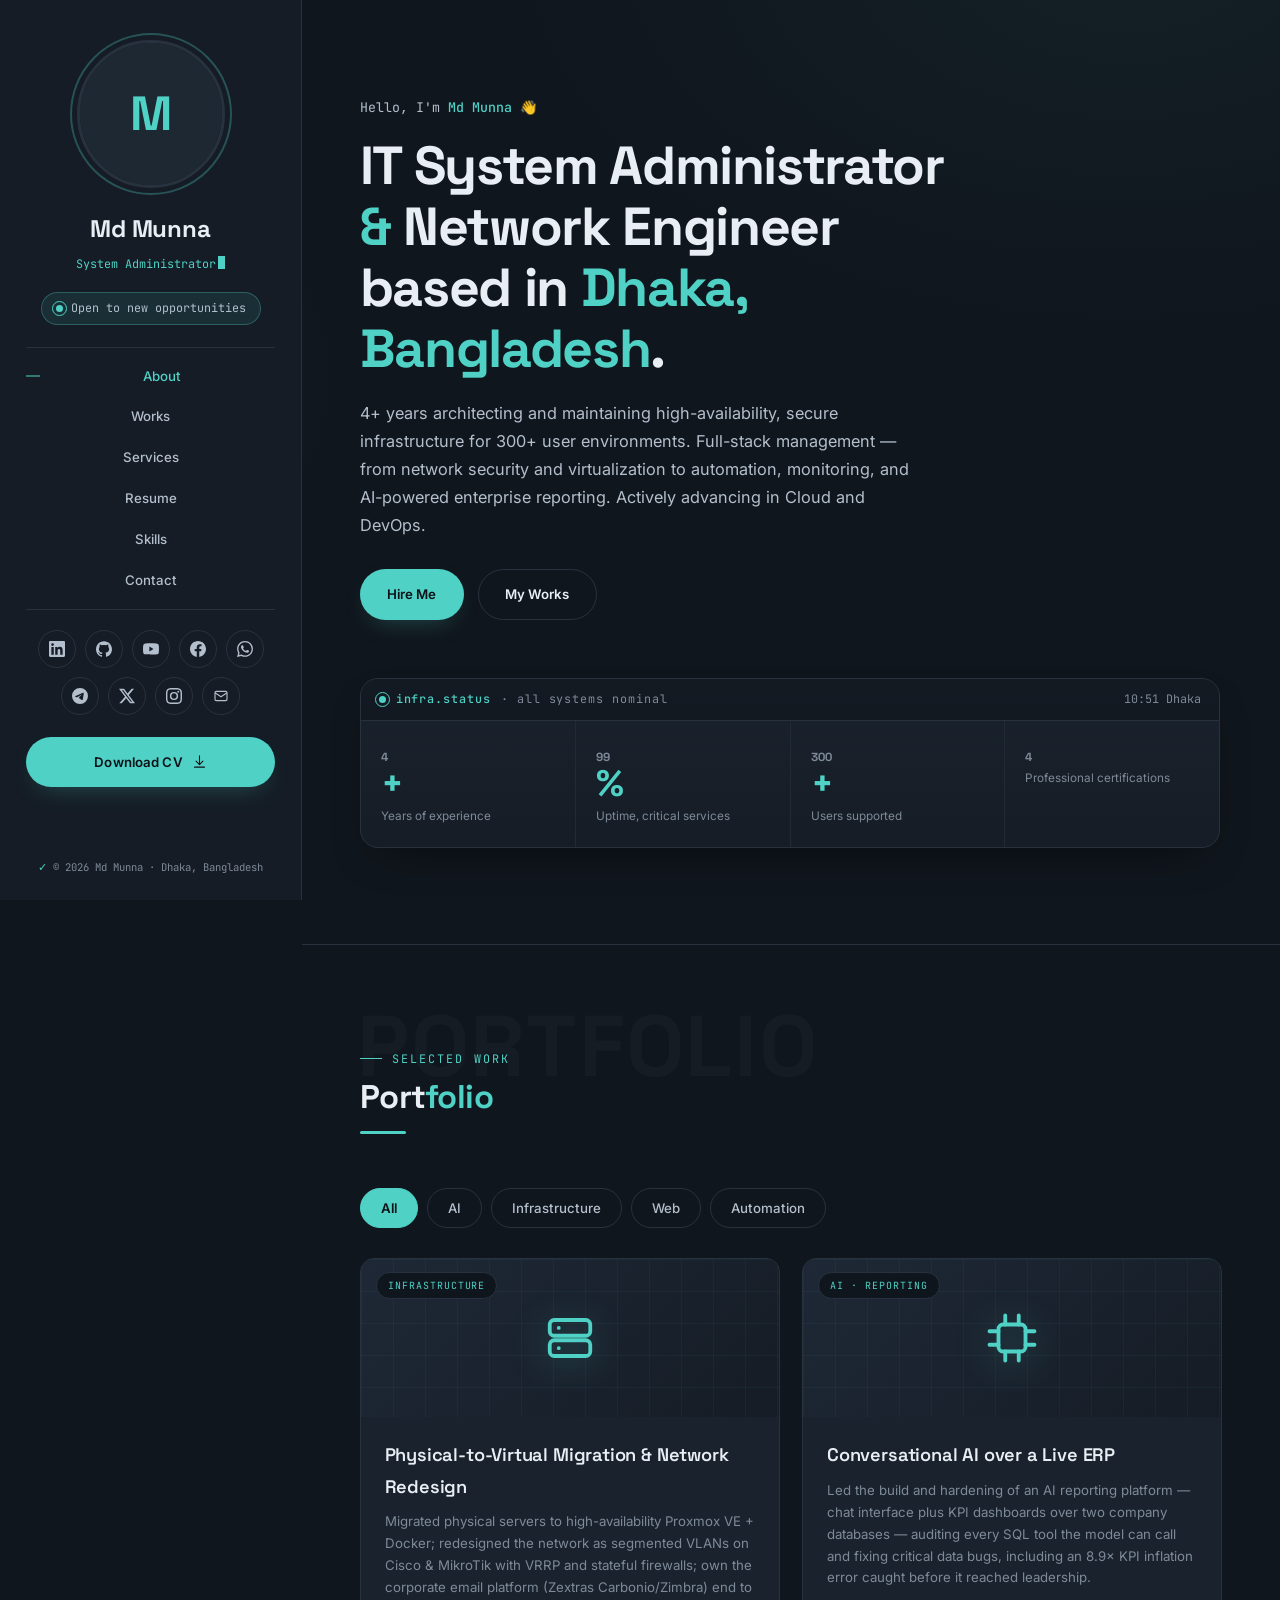
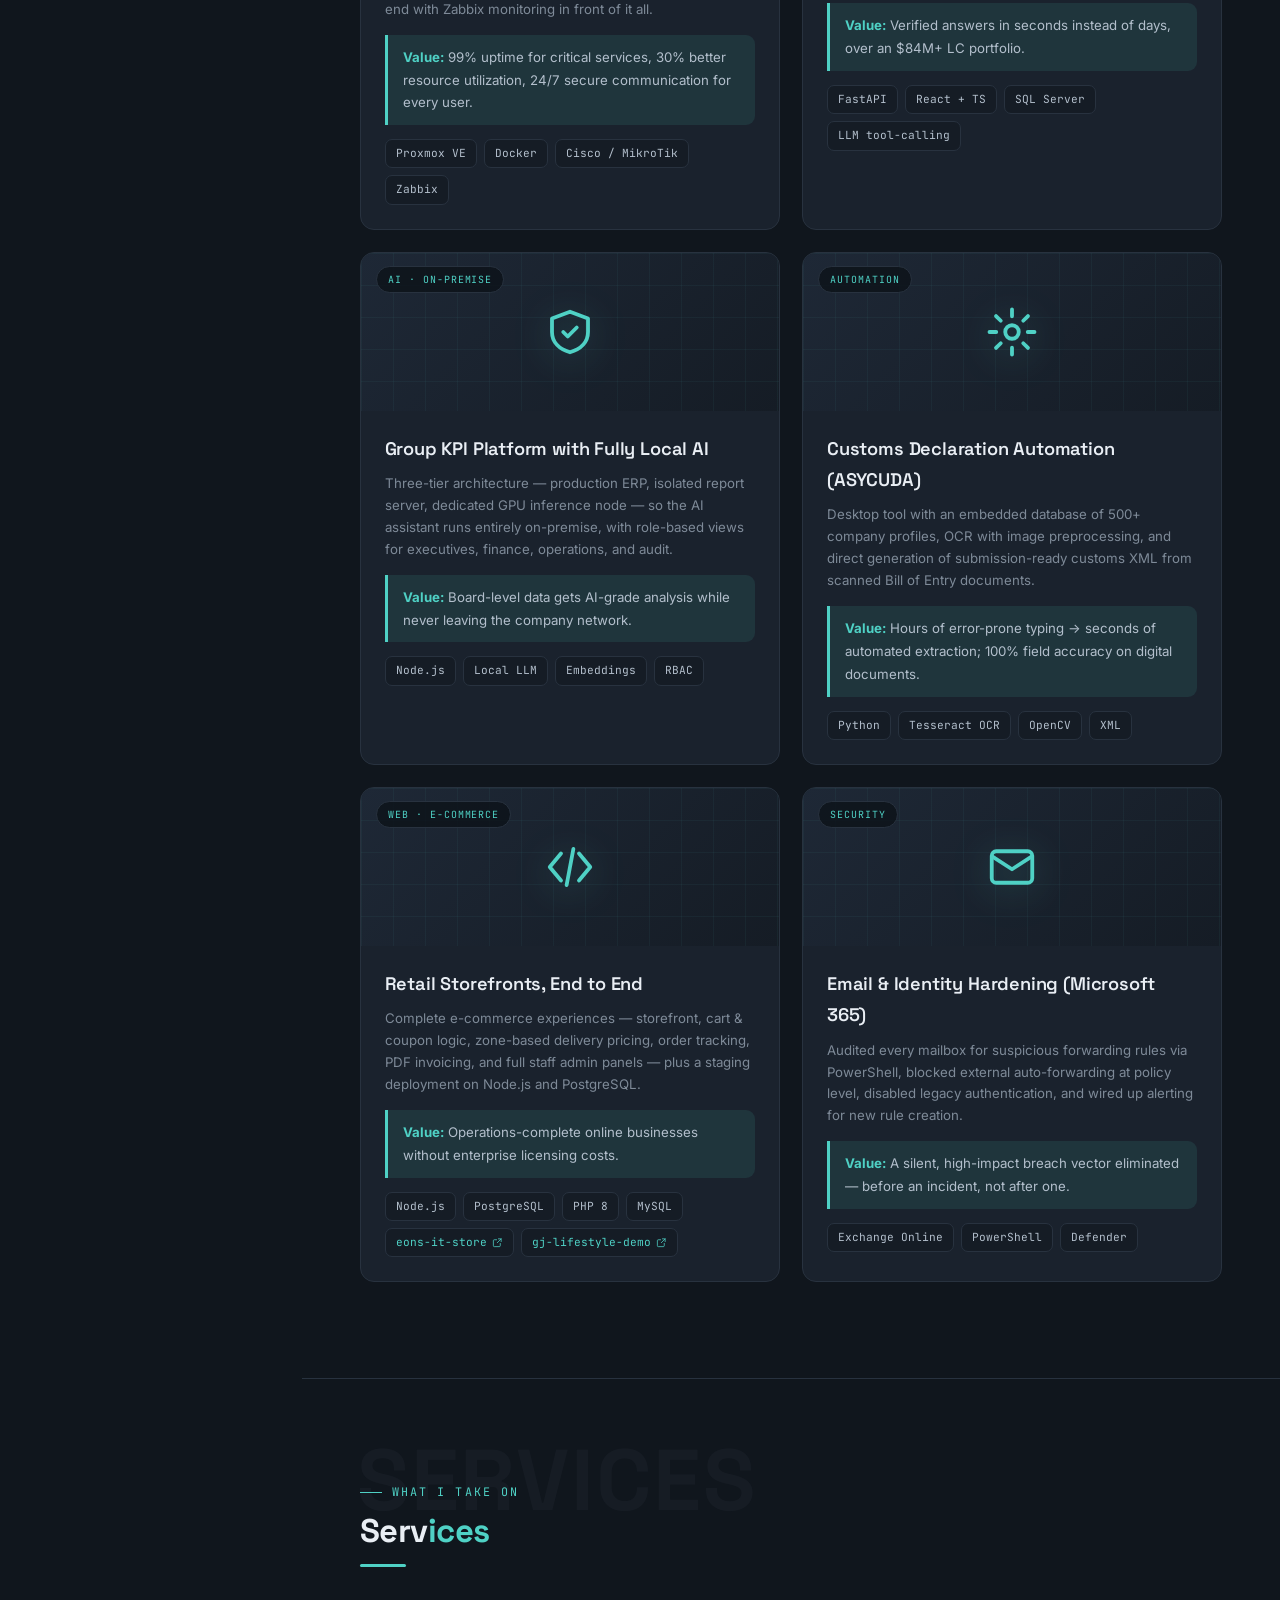
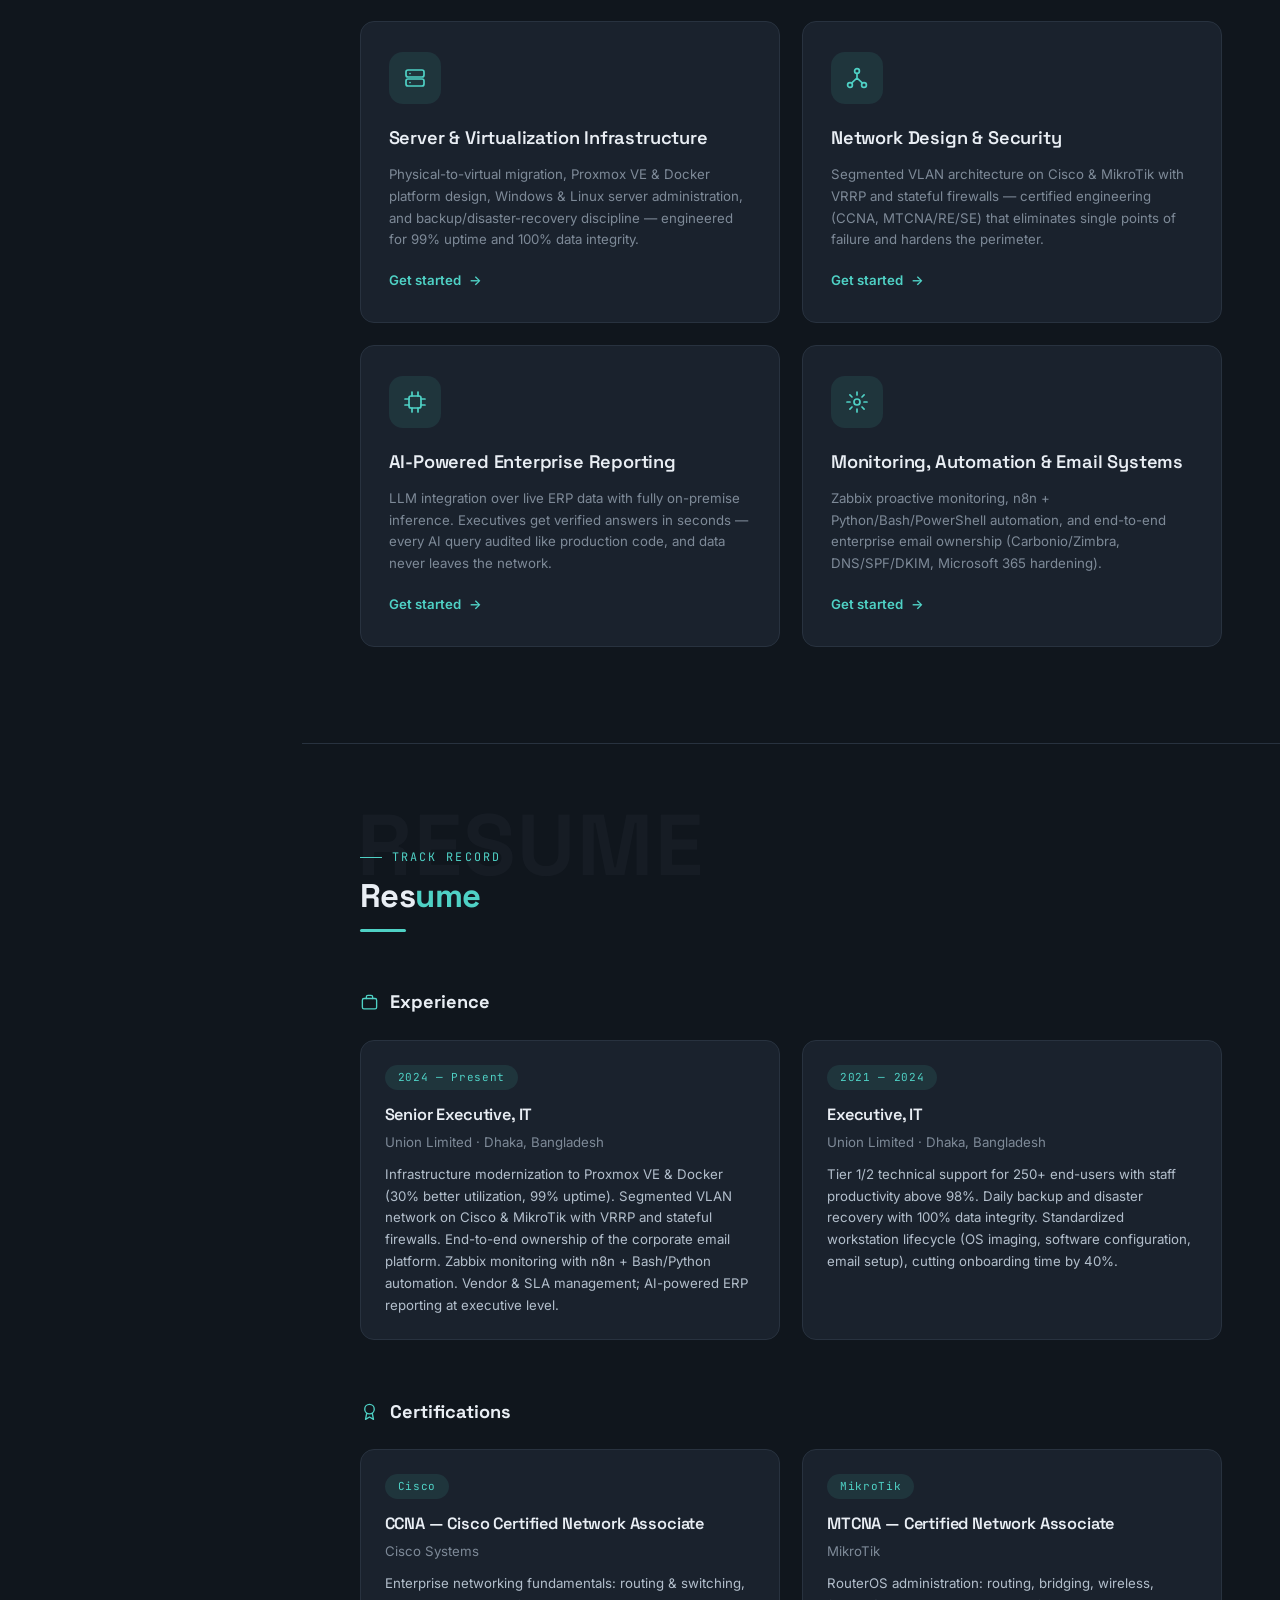
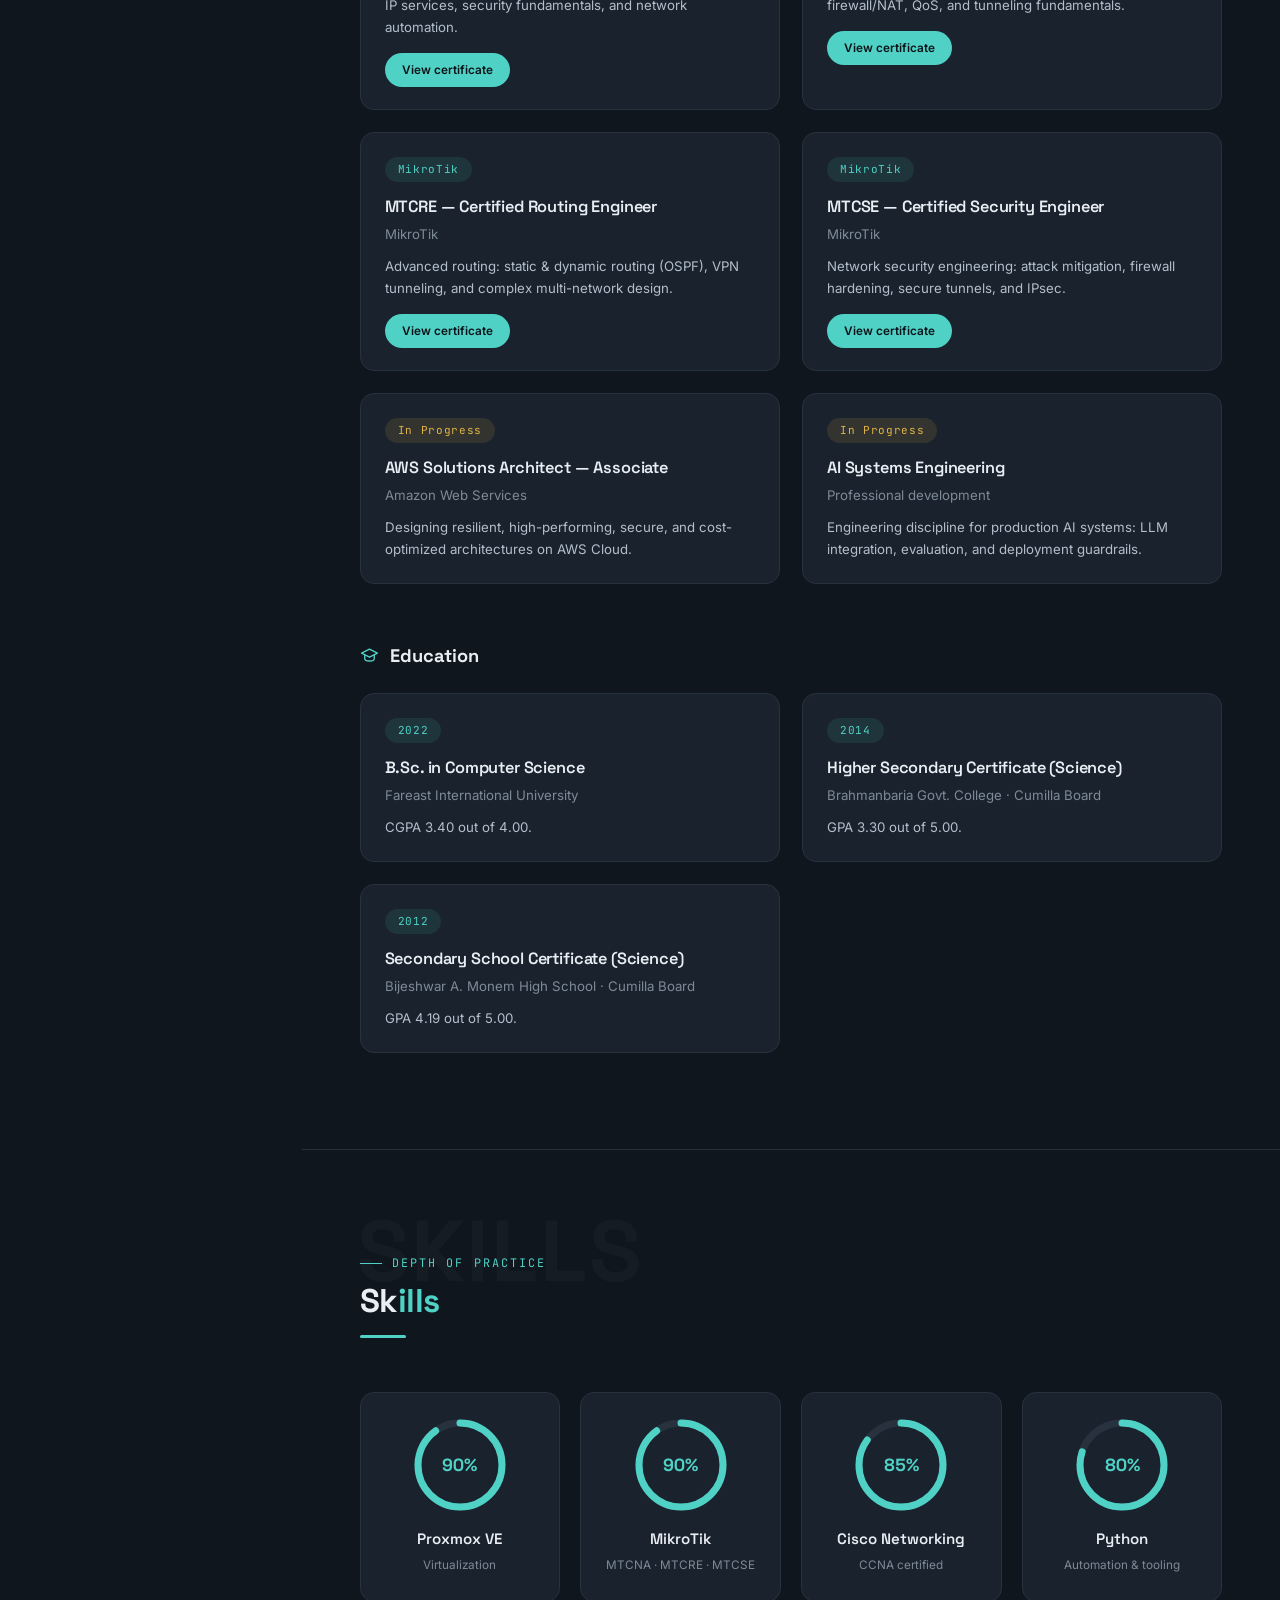
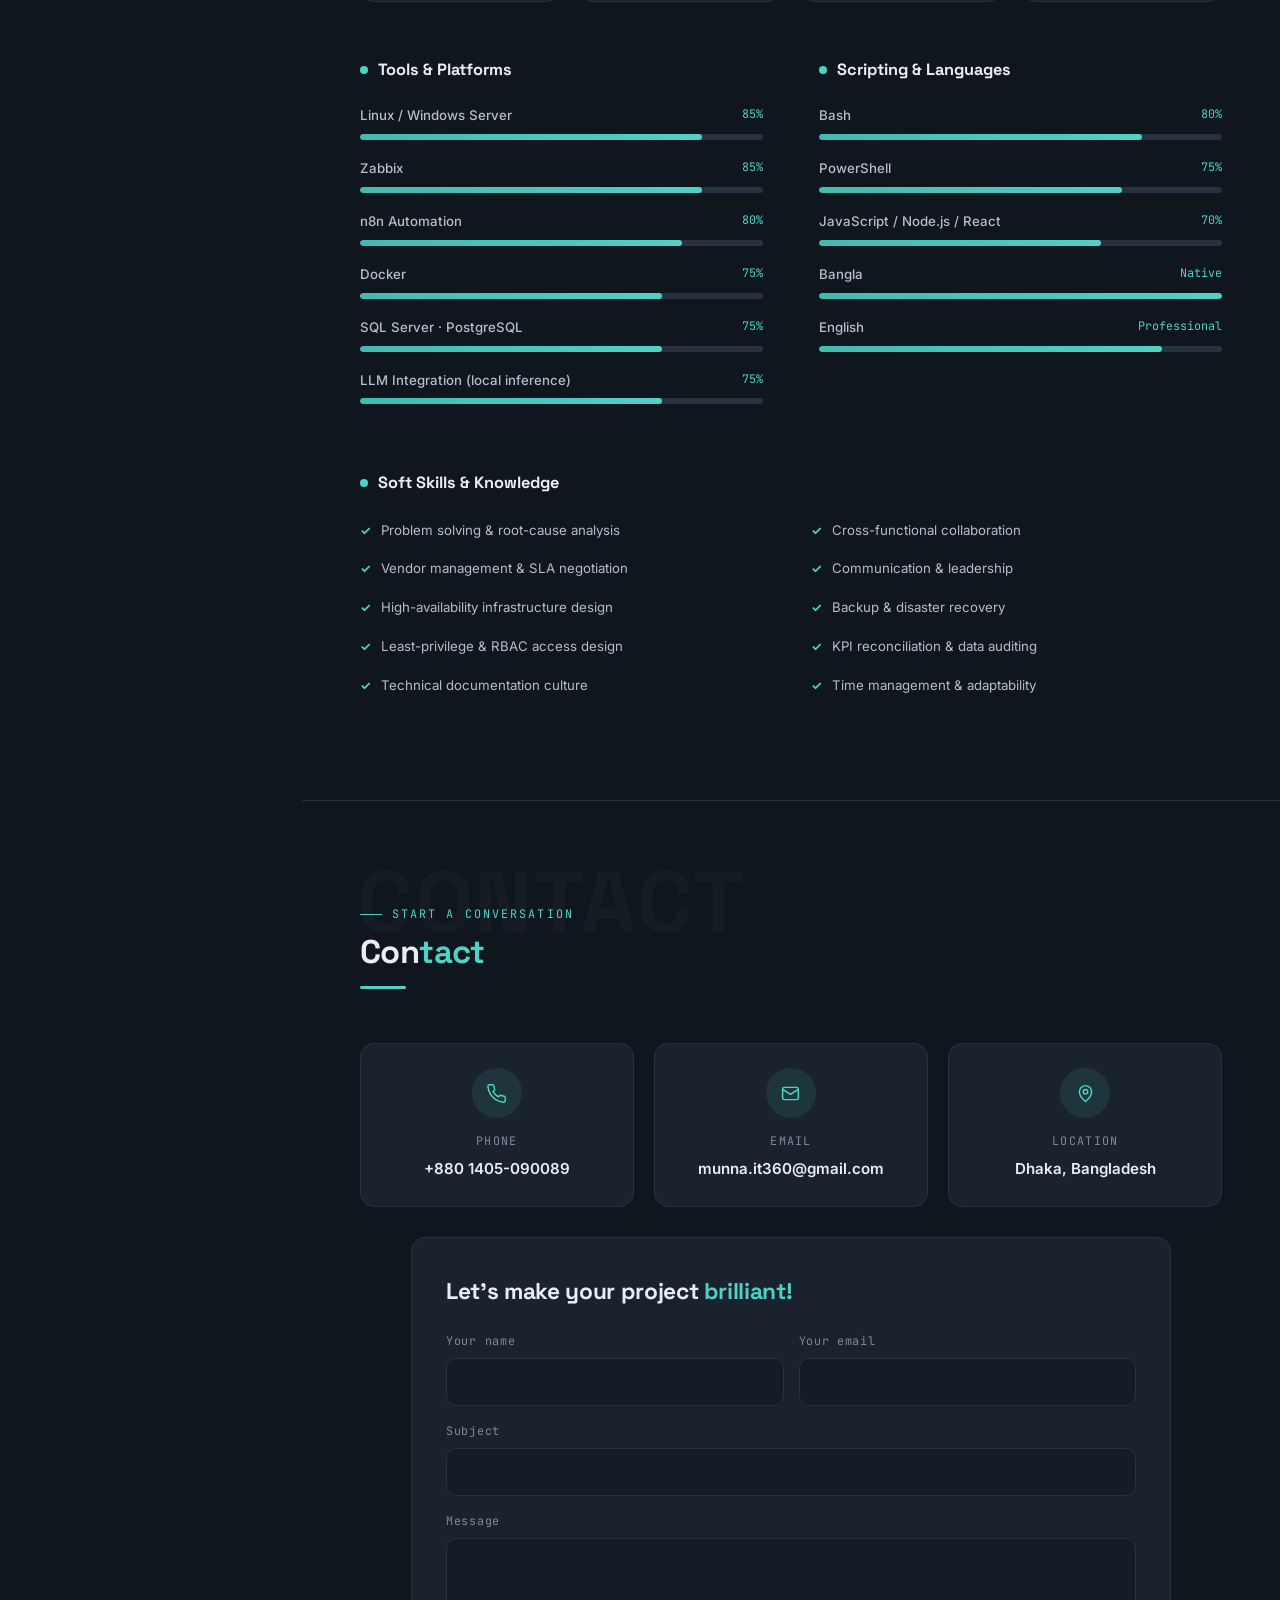
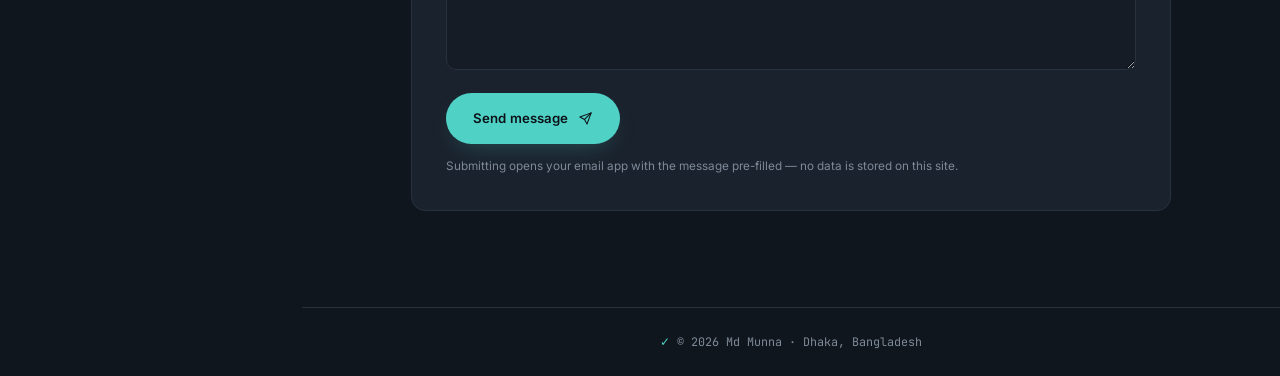
==== commit 220fa5a4: "Add files via upload" ====
--- a/index.html
+++ b/index.html
@@ -2,762 +2,214 @@
 <html lang="en">
 <head>
 <meta charset="UTF-8">
-<meta name="viewport" content="width=device-width, initial-scale=1.0">
-<title>Md Munna — IT System Administrator & Network Engineer</title>
-<meta name="description" content="Md Munna — IT System Administrator and Network Engineer based in Dhaka, Bangladesh. Infrastructure, networking, automation, and AI-powered enterprise reporting.">
+<meta name="viewport" content="width=device-width, initial-scale=1">
+<meta name="theme-color" content="#10161d">
+<title>Md Munna — IT System Administrator &amp; Network Engineer</title>
+<meta name="description" content="IT System Administrator and Network Engineer based in Dhaka, Bangladesh.">
+<meta name="author" content="Md Munna">
+<link rel="canonical" href="https://munna-it360.github.io/portfolio/">
+
+<meta property="og:type" content="profile">
+<meta property="og:site_name" content="Md Munna">
+<meta property="og:title" content="Md Munna — IT System Administrator &amp; Network Engineer">
+<meta property="og:description" content="Infrastructure, networking, automation, and AI-powered enterprise reporting.">
+<meta property="og:image" content="img/og-cover.png">
+<meta name="twitter:card" content="summary_large_image">
+
+<link rel="icon" href="img/favicon.svg" type="image/svg+xml">
+<link rel="apple-touch-icon" href="img/apple-touch-icon.png">
+
 <link rel="preconnect" href="https://fonts.googleapis.com">
 <link rel="preconnect" href="https://fonts.gstatic.com" crossorigin>
-<link href="https://fonts.googleapis.com/css2?family=Poppins:wght@400;500;600;700;800&family=IBM+Plex+Mono:wght@400;500&display=swap" rel="stylesheet">
-<style>
-:root{
-  --bg:#10161d;
-  --bg-2:#151c25;
-  --card:#1a222d;
-  --card-2:#202a37;
-  --line:#28323f;
-  --text:#e9eef4;
-  --text-soft:#b3bfcc;
-  --text-mute:#7e8a98;
-  --accent:#4fd1c5;
-  --accent-dark:#3fbcb0;
-  --accent-dim:rgba(79,209,197,.1);
-  --sidebar-w:315px;
-  --radius:16px;
-  --font:'Poppins',sans-serif;
-  --mono:'IBM Plex Mono',monospace;
-}
-*{margin:0;padding:0;box-sizing:border-box}
-html{scroll-behavior:smooth}
-body{font-family:var(--font);color:var(--text);line-height:1.75;font-size:15.5px;background:radial-gradient(1000px 600px at 85% -5%, rgba(79,209,197,.05), transparent 60%),radial-gradient(800px 500px at -10% 40%, rgba(79,140,209,.04), transparent 60%),var(--bg);background-attachment:fixed}
-::selection{background:var(--accent);color:#0d1319}
-a{color:var(--accent);text-decoration:none}
-a:focus-visible,button:focus-visible{outline:2px solid var(--accent);outline-offset:3px;border-radius:4px}
-img{max-width:100%}
-
-/* ================= SIDEBAR ================= */
-.sidebar{position:fixed;top:0;left:0;bottom:0;width:var(--sidebar-w);background:var(--bg-2);border-right:1px solid var(--line);display:flex;flex-direction:column;align-items:center;padding:44px 30px 28px;text-align:center;z-index:40;overflow-y:auto}
-.avatar{width:160px;height:160px;border-radius:50%;overflow:hidden;position:relative;flex-shrink:0;border:3px solid var(--line);outline:2px solid rgba(79,209,197,.65);outline-offset:5px}
-.avatar img{width:100%;height:100%;object-fit:cover;display:block;position:relative;z-index:1}
-.avatar .initial{position:absolute;inset:0;display:flex;align-items:center;justify-content:center;font-size:3.2rem;font-weight:700;color:var(--accent);background:#1e2833}
-.sidebar h1{margin-top:22px;font-size:1.55rem;font-weight:700;letter-spacing:.01em}
-.typed-wrap{margin-top:6px;height:26px;font-family:var(--mono);font-size:.84rem;color:var(--text-soft)}
-.typed-wrap .typed{color:var(--accent)}
-.typed-wrap .tcursor{display:inline-block;width:8px;background:var(--accent);animation:blink 1s steps(1) infinite;height:14px;vertical-align:-1px;margin-left:2px}
-@keyframes blink{50%{opacity:0}}
-.side-menu{margin-top:26px;width:100%;list-style:none;border-top:1px solid var(--line);border-bottom:1px solid var(--line);padding:10px 0}
-.side-menu a{display:block;padding:9px 0;color:var(--text-soft);font-size:.9rem;font-weight:500;transition:color .2s,letter-spacing .2s}
-.side-menu a:hover,.side-menu a.active{color:var(--accent)}
-.socials{margin-top:22px;display:flex;gap:11px;justify-content:center}
-.socials a{width:40px;height:40px;border-radius:50%;border:1px solid var(--line);display:flex;align-items:center;justify-content:center;transition:border-color .2s,background .2s,transform .15s}
-.socials a:hover{border-color:var(--accent);background:var(--accent-dim);transform:translateY(-2px)}
-.socials svg{width:17px;height:17px;stroke:var(--text-soft);fill:none;stroke-width:1.8;stroke-linecap:round;stroke-linejoin:round}
-.socials a:hover svg{stroke:var(--accent)}
-.btn{display:inline-flex;align-items:center;justify-content:center;gap:9px;padding:14px 26px;border-radius:999px;font-weight:600;font-size:.88rem;letter-spacing:.02em;transition:transform .15s,box-shadow .2s,background .2s,color .2s;cursor:pointer;border:none;font-family:var(--font)}
-.btn-accent{background:var(--accent);color:#0d1319;box-shadow:0 10px 26px -12px rgba(79,209,197,.35)}
-.btn-accent:hover{background:var(--accent-dark);transform:translateY(-2px)}
-.btn-ghost{border:1px solid var(--line);color:var(--text)}
-.btn-ghost:hover{border-color:var(--accent);color:var(--accent);transform:translateY(-2px)}
-.side-cv{margin-top:24px;width:100%}
-.side-cv .btn{width:100%}
-.side-foot{margin-top:auto;padding-top:24px;font-family:var(--mono);font-size:.66rem;color:var(--text-mute)}
-.side-foot .tick{color:var(--accent)}
-
-/* ================= MAIN ================= */
-.main{margin-left:var(--sidebar-w)}
-section{scroll-margin-top:8px;padding:92px 68px;border-bottom:1px solid var(--line);position:relative;overflow:hidden}
-@media(max-width:1250px){section{padding:78px 44px}}
-.sec-title{position:relative;margin-bottom:54px}
-.sec-title .ghost{position:absolute;top:-36px;left:-8px;font-size:5.4rem;font-weight:800;color:rgba(233,238,244,.028);letter-spacing:.05em;text-transform:uppercase;line-height:1;pointer-events:none;user-select:none;white-space:nowrap}
-.sec-title h2{position:relative;font-size:2rem;font-weight:700;letter-spacing:.01em}
-.sec-title h2 em{font-style:normal;color:var(--accent)}
-.sec-title .bar{width:48px;height:3px;background:var(--accent);border-radius:2px;margin-top:14px}
-.sub-label{display:inline-flex;align-items:center;gap:10px;font-family:var(--mono);font-size:.74rem;letter-spacing:.16em;text-transform:uppercase;color:var(--accent);font-weight:500;margin-bottom:14px}
-.sub-label::before{content:'';width:24px;height:1px;background:var(--accent)}
-.reveal{opacity:0;transform:translateY(12px);transition:opacity .75s cubic-bezier(.22,.61,.36,1),transform .75s cubic-bezier(.22,.61,.36,1)}
-.reveal.in{opacity:1;transform:none}
-@media(prefers-reduced-motion:reduce){
-  html{scroll-behavior:auto}
-  .reveal{opacity:1 !important;transform:none !important;transition:none !important}
-  .tcursor{animation:none}
-}
-
-/* ================= HOME / HERO ================= */
-.hero{min-height:88vh;display:flex;flex-direction:column;justify-content:center;background:
-  radial-gradient(640px 420px at 88% 8%, rgba(79,209,197,.06), transparent 60%), var(--bg)}
-.hero .hello{font-family:var(--mono);font-size:.95rem;color:var(--text-soft)}
-.hero .hello b{color:var(--accent);font-weight:500}
-.hero h2.big{margin-top:18px;font-size:clamp(2rem,4.2vw,3.3rem);font-weight:800;line-height:1.16;letter-spacing:-.01em;max-width:20em}
-.hero h2.big em{font-style:normal;color:var(--accent)}
-.hero .intro{margin-top:22px;color:var(--text-soft);max-width:38em;font-size:1.03rem}
-.hero-cta{margin-top:32px;display:flex;gap:16px;flex-wrap:wrap}
-.hero-counters{margin-top:56px;display:flex;gap:0;flex-wrap:wrap}
-.hc{padding:0 44px;border-left:1px solid var(--line)}
-.hc:first-child{padding-left:0;border-left:none}
-.hc b{font-size:2.4rem;font-weight:700;color:var(--accent);line-height:1.1;display:block}
-.hc span{font-size:.84rem;color:var(--text-mute);line-height:1.4;display:block;margin-top:4px}
-@media(max-width:760px){.hc{padding:0 22px}.hc b{font-size:1.9rem}}
-
-/* ================= WORKS ================= */
-.filters{display:flex;gap:10px;flex-wrap:wrap;margin-bottom:34px}
-.fbtn{background:none;border:1px solid var(--line);color:var(--text-soft);padding:8px 22px;border-radius:999px;font-size:.84rem;font-weight:500;cursor:pointer;font-family:var(--font);transition:all .2s}
-.fbtn:hover{border-color:var(--accent);color:var(--accent)}
-.fbtn.active{background:var(--accent);border-color:var(--accent);color:#0d1319;font-weight:600}
-.works-grid{display:grid;grid-template-columns:1fr 1fr;gap:24px}
-@media(max-width:940px){.works-grid{grid-template-columns:1fr}}
-.work{background:var(--card);border:1px solid var(--line);border-radius:var(--radius);overflow:hidden;transition:transform .3s cubic-bezier(.22,.61,.36,1),border-color .3s,box-shadow .3s}
-.work:hover{transform:translateY(-4px);border-color:rgba(79,209,197,.55);box-shadow:0 18px 44px -22px rgba(0,0,0,.55)}
-.work.hide{display:none}
-.work-visual{position:relative;height:170px;display:flex;align-items:center;justify-content:center;background:
-  linear-gradient(135deg,#1e2836 0%,#151c25 100%)}
-.work-visual::before{content:'';position:absolute;inset:0;background-image:linear-gradient(rgba(79,209,197,.05) 1px,transparent 1px),linear-gradient(90deg,rgba(79,209,197,.05) 1px,transparent 1px);background-size:34px 34px}
-.work-visual svg{width:58px;height:58px;stroke:var(--accent);fill:none;stroke-width:1.4;stroke-linecap:round;stroke-linejoin:round;position:relative;filter:drop-shadow(0 6px 18px rgba(79,209,197,.3))}
-.work-visual .wtag{position:absolute;top:14px;left:16px;font-family:var(--mono);font-size:.64rem;letter-spacing:.1em;text-transform:uppercase;color:var(--accent);background:rgba(20,21,24,.75);border:1px solid var(--line);padding:4px 11px;border-radius:999px}
-.work-body{padding:24px 26px 26px}
-.work h3{font-size:1.1rem;font-weight:600}
-.work p{margin-top:9px;color:var(--text-mute);font-size:.88rem;line-height:1.65}
-.work .wvalue{margin-top:14px;padding:11px 15px;background:var(--accent-dim);border-left:3px solid var(--accent);border-radius:0 9px 9px 0;font-size:.84rem;color:var(--text-soft)}
-.work .wvalue strong{color:var(--accent)}
-.work .chips{margin-top:14px;display:flex;flex-wrap:wrap;gap:8px}
-.chip{font-family:var(--mono);font-size:.72rem;background:var(--bg-2);border:1px solid var(--line);border-radius:7px;padding:4px 10px;color:var(--text-soft)}
-a.chip{color:var(--accent)}
-a.chip:hover{border-color:var(--accent)}
-
-/* ================= SERVICES ================= */
-.svc-grid{display:grid;grid-template-columns:1fr 1fr;gap:24px}
-@media(max-width:900px){.svc-grid{grid-template-columns:1fr}}
-.svc{background:var(--card);border:1px solid var(--line);border-radius:var(--radius);padding:32px 30px;transition:transform .2s,border-color .2s;display:flex;flex-direction:column}
-.svc:hover{transform:translateY(-4px);border-color:rgba(79,209,197,.55);box-shadow:0 18px 44px -22px rgba(0,0,0,.55)}
-.svc .ico{width:56px;height:56px;border-radius:14px;background:var(--accent-dim);display:flex;align-items:center;justify-content:center;margin-bottom:20px}
-.svc .ico svg{width:26px;height:26px;stroke:var(--accent);fill:none;stroke-width:1.6;stroke-linecap:round;stroke-linejoin:round}
-.svc h3{font-size:1.12rem;font-weight:600}
-.svc p{margin-top:10px;color:var(--text-mute);font-size:.9rem;line-height:1.65;flex:1}
-.svc .get{margin-top:18px;display:inline-flex;align-items:center;gap:8px;font-weight:600;font-size:.88rem;color:var(--accent)}
-.svc .get:hover{gap:12px}
-.svc .get::after{content:'→';transition:transform .2s}
-
-/* ================= RESUME ================= */
-.resume-block+.resume-block{margin-top:56px}
-.resume-block>h3{font-size:1.15rem;font-weight:700;margin-bottom:26px;display:flex;align-items:center;gap:12px}
-.resume-block>h3 svg{width:20px;height:20px;stroke:var(--accent);fill:none;stroke-width:1.8;stroke-linecap:round;stroke-linejoin:round}
-.rgrid{display:grid;grid-template-columns:1fr 1fr;gap:22px}
-@media(max-width:900px){.rgrid{grid-template-columns:1fr}}
-.r-item{position:relative;background:var(--card);border:1px solid var(--line);border-radius:var(--radius);padding:24px 26px;transition:border-color .2s,transform .2s}
-.r-item:hover{border-color:rgba(79,209,197,.5);transform:translateY(-2px);box-shadow:0 14px 36px -20px rgba(0,0,0,.5)}
-.r-item .when{display:inline-block;font-family:var(--mono);font-size:.7rem;letter-spacing:.06em;background:var(--accent-dim);color:var(--accent);padding:3px 13px;border-radius:999px}
-.r-item h4{margin-top:12px;font-size:1.04rem;font-weight:600}
-.r-item .org{color:var(--text-mute);font-size:.85rem;margin-top:2px}
-.r-item p{margin-top:10px;color:var(--text-soft);font-size:.88rem;line-height:1.65}
-.r-item .cert-btn{display:inline-flex;align-items:center;gap:7px;margin-top:14px;font-size:.8rem;font-weight:600;color:#0d1319;background:var(--accent);padding:7px 18px;border-radius:999px;cursor:pointer;border:none;font-family:var(--font);transition:background .2s,transform .15s}
-.r-item .cert-btn:hover{background:var(--accent-dark);transform:translateY(-1px)}
-
-/* ================= SKILLS ================= */
-.feat-skills{display:grid;grid-template-columns:repeat(4,1fr);gap:22px;margin-bottom:56px}
-@media(max-width:1100px){.feat-skills{grid-template-columns:1fr 1fr}}
-@media(max-width:560px){.feat-skills{grid-template-columns:1fr}}
-.fskill{background:var(--card);border:1px solid var(--line);border-radius:var(--radius);padding:28px 24px;text-align:center;transition:transform .3s cubic-bezier(.22,.61,.36,1),border-color .3s,box-shadow .3s}
-.fskill:hover{transform:translateY(-4px);border-color:rgba(79,209,197,.55);box-shadow:0 18px 44px -22px rgba(0,0,0,.55)}
-.fskill .ring{position:relative;width:96px;height:96px;margin:0 auto 16px}
-.fskill svg.circ{transform:rotate(-90deg)}
-.fskill .ring b{position:absolute;inset:0;display:flex;align-items:center;justify-content:center;font-size:1.15rem;font-weight:700;color:var(--accent)}
-.fskill h4{font-size:.95rem;font-weight:600}
-.fskill p{font-size:.78rem;color:var(--text-mute);margin-top:3px}
-.skills-grid{display:grid;grid-template-columns:1fr 1fr;gap:48px 64px}
-@media(max-width:900px){.skills-grid{grid-template-columns:1fr}}
-.skill-col h3{font-size:1.08rem;font-weight:700;margin-bottom:22px;display:flex;align-items:center;gap:10px}
-.skill-col h3::before{content:'';width:8px;height:8px;border-radius:50%;background:var(--accent)}
-.sk{margin-bottom:18px}
-.sk .sk-top{display:flex;justify-content:space-between;font-size:.88rem;margin-bottom:8px}
-.sk .sk-top b{font-weight:500;color:var(--text-soft)}
-.sk .sk-top span{font-family:var(--mono);font-size:.76rem;color:var(--accent)}
-.sk .track{height:6px;background:#28323f;border-radius:99px;overflow:hidden}
-.sk .fill{height:100%;width:0;background:var(--accent);border-radius:99px;transition:width 1.2s cubic-bezier(.25,.7,.3,1)}
-.knowledge{columns:2;column-gap:44px;list-style:none;margin-top:4px}
-@media(max-width:640px){.knowledge{columns:1}}
-.knowledge li{padding:7px 0;font-size:.9rem;color:var(--text-soft);display:flex;gap:10px;align-items:baseline;break-inside:avoid}
-.knowledge li::before{content:'✓';color:var(--accent);font-weight:700;font-size:.8rem}
-
-/* ================= CONTACT ================= */
-.contact-cards{display:grid;grid-template-columns:repeat(3,1fr);gap:22px;margin-bottom:34px}
-@media(max-width:900px){.contact-cards{grid-template-columns:1fr}}
-.ccard{background:var(--card);border:1px solid var(--line);border-radius:var(--radius);padding:26px;text-align:center;transition:transform .3s cubic-bezier(.22,.61,.36,1),border-color .3s,box-shadow .3s}
-.ccard:hover{transform:translateY(-3px);border-color:rgba(79,209,197,.5);box-shadow:0 14px 36px -20px rgba(0,0,0,.5)}
-.ccard .cico{width:52px;height:52px;margin:0 auto 14px;border-radius:50%;background:var(--accent-dim);display:flex;align-items:center;justify-content:center}
-.ccard svg{width:22px;height:22px;stroke:var(--accent);fill:none;stroke-width:1.7;stroke-linecap:round;stroke-linejoin:round}
-.ccard .k{font-size:.74rem;color:var(--text-mute);text-transform:uppercase;letter-spacing:.1em}
-.ccard .v{font-size:.95rem;font-weight:600;margin-top:4px;display:block;color:var(--text)}
-a.v:hover{color:var(--accent)}
-.contact-bottom{display:grid;grid-template-columns:minmax(0,760px);justify-content:center}
-
-.cform{background:var(--card);border:1px solid var(--line);border-radius:var(--radius);padding:32px}
-.cform h3{font-size:1.3rem;font-weight:700;margin-bottom:22px}
-.cform h3 em{font-style:normal;color:var(--accent)}
-.cform .frow{display:grid;grid-template-columns:1fr 1fr;gap:16px}
-@media(max-width:640px){.cform .frow{grid-template-columns:1fr}}
-.cform input,.cform textarea{width:100%;background:var(--bg-2);border:1px solid var(--line);border-radius:10px;padding:13px 16px;color:var(--text);font-family:var(--font);font-size:.92rem;margin-bottom:16px;transition:border-color .2s}
-.cform input:focus,.cform textarea:focus{outline:none;border-color:var(--accent)}
-.cform textarea{min-height:130px;resize:vertical}
-.cform .note{font-size:.77rem;color:var(--text-mute);margin-top:10px}
-
-footer{padding:26px 68px;text-align:center;font-family:var(--mono);font-size:.74rem;color:var(--text-mute)}
-footer .tick{color:var(--accent)}
-
-/* ================= LIGHTBOX ================= */
-.lightbox{position:fixed;inset:0;z-index:100;display:none;align-items:center;justify-content:center;padding:28px;background:rgba(8,12,17,.92);backdrop-filter:blur(6px)}
-.lightbox.open{display:flex}
-.lb-panel{position:relative;max-width:min(660px,94vw);max-height:90vh;display:flex;flex-direction:column;background:var(--card);border:1px solid var(--line);border-radius:var(--radius);overflow:hidden;box-shadow:0 40px 90px -30px rgba(0,0,0,.9)}
-.lb-head{display:flex;align-items:center;justify-content:space-between;gap:16px;padding:14px 18px;border-bottom:1px solid var(--line)}
-.lb-head h4{font-size:.92rem;font-weight:600}
-.lb-close{background:none;border:1px solid var(--line);color:var(--text-soft);border-radius:9px;padding:6px 13px;font-family:var(--mono);font-size:.76rem;cursor:pointer;transition:border-color .2s,color .2s}
-.lb-close:hover{border-color:var(--accent);color:var(--accent)}
-.lb-body{overflow:auto;background:#0c1218;display:flex;justify-content:center}
-.lb-body img{max-width:100%;height:auto;display:block}
-
-/* ================= MOBILE ================= */
-@media(max-width:1000px){
-  .sidebar{position:static;width:100%;border-right:none;border-bottom:1px solid var(--line);padding:40px 24px 30px}
-  .side-menu{display:none}
-  .main{margin-left:0}
-  section{padding:64px 24px}
-  .hero{min-height:auto;padding:64px 24px}
-  .sec-title .ghost{font-size:3.4rem;top:-22px}
-  .side-foot{margin-top:24px}
-  footer{padding:24px}
-}
-</style>
+<link href="https://fonts.googleapis.com/css2?family=Space+Grotesk:wght@500;600;700&family=Inter:wght@400;500;600&family=JetBrains+Mono:wght@400;500&display=swap" rel="stylesheet">
+<link rel="stylesheet" href="assets/css/style.css">
+<script type="application/ld+json" id="ldjson">{}</script>
 </head>
 <body>
 
-<!-- ================= SIDEBAR ================= -->
-<aside class="sidebar">
-  <div class="avatar">
-    <div class="initial">M</div>
-    <img src="https://avatars.githubusercontent.com/u/174939525?v=4" alt="Md Munna" onerror="this.style.display='none'">
+<a class="skip" href="#home">Skip to content</a>
+<div class="progress" id="progress"></div>
+
+<div class="boot" id="boot"><div class="spin"></div></div>
+
+<!-- ===== SIDE RAIL (desktop) ===== -->
+<aside class="rail" aria-label="Profile and navigation">
+  <div class="avatar" id="avatar"></div>
+  <p class="rail-name" id="railName"></p>
+  <p class="typed-wrap"><span class="typed" id="typed"></span><span class="tcursor"></span></p>
+  <p class="avail" id="avail" hidden></p>
+  <nav class="rail-nav" id="railNav" aria-label="Sections"></nav>
+  <div class="socials" id="railSocials"></div>
+  <div class="rail-cv" id="railCv"></div>
+  <p class="rail-foot" id="railFoot"></p>
+</aside>
+
+<!-- ===== TOPBAR (mobile / tablet) ===== -->
+<header class="topbar">
+  <div class="topbar-id">
+    <span id="tbAvatar"></span>
+    <span><b id="tbName"></b><span id="tbRole"></span></span>
   </div>
-  <h1>Md Munna</h1>
-  <div class="typed-wrap"><span class="typed" id="typed"></span><span class="tcursor"></span></div>
-  <ul class="side-menu">
-    <li><a href="#home" data-sec="home">About</a></li>
-    <li><a href="#works" data-sec="works">Works</a></li>
-    <li><a href="#services" data-sec="services">Services</a></li>
-    <li><a href="#resume" data-sec="resume">Resume</a></li>
-    <li><a href="#skills" data-sec="skills">Skills</a></li>
-    <li><a href="#contact" data-sec="contact">Contact</a></li>
-  </ul>
-  <div class="socials">
-    <a href="https://www.linkedin.com/in/md-munna-253269177/" target="_blank" rel="noopener" aria-label="LinkedIn"><svg viewBox="0 0 24 24"><path d="M4 4h16v16H4z"/><path d="M8 11v5M8 8v.01M12 16v-5M16 16v-3a2 2 0 0 0-4 0"/></svg></a>
-    <a href="https://github.com/munna-it360" target="_blank" rel="noopener" aria-label="GitHub"><svg viewBox="0 0 24 24"><path d="M9 19c-4.3 1.4-4.3-2.5-6-3m12 5v-3.5c0-1 .1-1.4-.5-2 2.8-.3 5.5-1.4 5.5-6a4.6 4.6 0 0 0-1.3-3.2 4.2 4.2 0 0 0-.1-3.2s-1.1-.3-3.5 1.3a12.3 12.3 0 0 0-6.2 0C6.5 2.8 5.4 3.1 5.4 3.1a4.2 4.2 0 0 0-.1 3.2A4.6 4.6 0 0 0 4 9.5c0 4.6 2.7 5.7 5.5 6-.6.6-.6 1.2-.5 2V21"/></svg></a>
-    <a href="mailto:munna.it360@gmail.com" aria-label="Email"><svg viewBox="0 0 24 24"><rect x="3" y="5" width="18" height="14" rx="2"/><path d="M3 7l9 6 9-6"/></svg></a>
-    <a href="tel:+8801405090089" aria-label="Phone"><svg viewBox="0 0 24 24"><path d="M22 16.9v3a2 2 0 0 1-2.2 2 19.8 19.8 0 0 1-8.6-3 19.5 19.5 0 0 1-6-6 19.8 19.8 0 0 1-3-8.7A2 2 0 0 1 4.1 2h3a2 2 0 0 1 2 1.7c.1 1 .4 2 .7 2.8a2 2 0 0 1-.5 2.1L8.1 9.9a16 16 0 0 0 6 6l1.3-1.2a2 2 0 0 1 2.1-.5c.9.3 1.9.6 2.8.7a2 2 0 0 1 1.7 2z"/></svg></a>
+  <button class="burger" id="burger" aria-label="Open menu" aria-expanded="false" aria-controls="drawer">
+    <svg viewBox="0 0 24 24" fill="none" stroke="currentColor" stroke-width="1.8" stroke-linecap="round"><path d="M4 7h16M4 12h16M4 17h16"/></svg>
+  </button>
+</header>
+
+<div class="scrim" id="scrim"></div>
+<aside class="drawer" id="drawer" aria-label="Menu">
+  <div class="drawer-head">
+    <span>Navigate</span>
+    <button class="modal-close" id="drawerClose" aria-label="Close menu">
+      <svg viewBox="0 0 24 24" fill="none" stroke="currentColor" stroke-width="1.8" stroke-linecap="round"><path d="M6 6l12 12M18 6L6 18"/></svg>
+    </button>
   </div>
-  <div class="side-cv">
-    <a class="btn btn-accent" href="Md_Munna_CV.pdf" download>Download CV
-      <svg width="15" height="15" viewBox="0 0 24 24" fill="none" stroke="currentColor" stroke-width="2" stroke-linecap="round" stroke-linejoin="round"><path d="M12 3v12M6 11l6 6 6-6M4 21h16"/></svg>
-    </a>
-  </div>
-  <div class="side-foot"><span class="tick">✓</span> © <span id="yr"></span> Md Munna · Dhaka, Bangladesh</div>
+  <nav id="drawerNav" aria-label="Sections"></nav>
+  <div class="socials" id="drawerSocials"></div>
+  <div id="drawerCv"></div>
 </aside>
 
 <main class="main">
 
-<!-- ================= HOME / HERO ================= -->
-<section id="home" class="hero">
-  <div class="reveal in">
-    <div class="hello">Hello, I'm <b>Md Munna</b> 👋</div>
-    <h2 class="big">IT System Administrator <em>&</em> Network Engineer based in <em>Dhaka, Bangladesh.</em></h2>
-    <p class="intro">4+ years of experience architecting and maintaining high-availability, secure infrastructure for 300+ user environments. Proficient in full-stack management — from network security and virtualization to automation, monitoring, and AI-powered enterprise reporting. Actively advancing in Cloud and DevOps.</p>
-    <div class="hero-cta">
-      <a class="btn btn-accent" href="#contact">Hire Me</a>
-      <a class="btn btn-ghost" href="#works">My Works</a>
-    </div>
-    <div class="hero-counters">
-      <div class="hc"><b><span data-count="4">0</span>+</b><span>Years of<br>Experience</span></div>
-      <div class="hc"><b><span data-count="99">0</span>%</b><span>Uptime,<br>Critical Services</span></div>
-      <div class="hc"><b><span data-count="300">0</span>+</b><span>Users<br>Supported</span></div>
-      <div class="hc"><b><span data-count="4">0</span></b><span>Professional<br>Certifications</span></div>
-    </div>
-  </div>
-</section>
-
-<!-- ================= WORKS ================= -->
-<section id="works">
-  <div class="sec-title reveal">
-    <div class="ghost">Portfolio</div>
-    <h2>Port<em>folio</em></h2>
-    <div class="bar"></div>
-  </div>
-  <div class="filters reveal">
-    <button class="fbtn active" data-filter="all">All</button>
-    <button class="fbtn" data-filter="ai">AI</button>
-    <button class="fbtn" data-filter="infra">Infrastructure</button>
-    <button class="fbtn" data-filter="web">Web</button>
-    <button class="fbtn" data-filter="automation">Automation</button>
-  </div>
-  <div class="works-grid">
-
-    <div class="work reveal" data-cat="infra">
-      <div class="work-visual"><span class="wtag">Infrastructure</span><svg viewBox="0 0 24 24"><rect x="3" y="4" width="18" height="7" rx="2"/><rect x="3" y="13" width="18" height="7" rx="2"/><path d="M7 7.5h.01M7 16.5h.01"/></svg></div>
-      <div class="work-body">
-        <h3>Physical-to-Virtual Migration & Network Redesign</h3>
-        <p>Migrated physical servers to high-availability Proxmox VE + Docker; redesigned the network as segmented VLANs on Cisco & MikroTik with VRRP and stateful firewalls; own the corporate email platform (Zextras Carbonio/Zimbra) end to end with Zabbix monitoring in front of it all.</p>
-        <div class="wvalue"><strong>Value:</strong> 99% uptime for critical services, 30% better resource utilization, 24/7 secure communication for every user.</div>
-        <div class="chips"><span class="chip">Proxmox VE</span><span class="chip">Docker</span><span class="chip">Cisco / MikroTik</span><span class="chip">Zabbix</span></div>
+  <!-- ===== HERO ===== -->
+  <section class="section hero" id="home">
+    <p class="hello" id="hello"></p>
+    <h1 id="heroTitle"></h1>
+    <p class="intro" id="heroIntro"></p>
+    <div class="hero-cta" id="heroCta"></div>
+
+    <div class="console">
+      <div class="console-bar">
+        <span class="lhs"><span class="dot"></span><b id="consoleLabel"></b>· all systems nominal</span>
+        <span class="clock" id="clock"></span>
       </div>
-    </div>
-
-    <div class="work reveal" data-cat="ai">
-      <div class="work-visual"><span class="wtag">AI · Reporting</span><svg viewBox="0 0 24 24"><rect x="6" y="6" width="12" height="12" rx="2"/><path d="M9 2v4M15 2v4M9 18v4M15 18v4M2 9h4M2 15h4M18 9h4M18 15h4"/></svg></div>
-      <div class="work-body">
-        <h3>Conversational AI over a Live ERP</h3>
-        <p>Led the build and hardening of an AI reporting platform — chat interface plus KPI dashboards over two company databases — auditing every SQL tool the model can call and fixing critical data bugs, including an 8.9× KPI inflation error caught before it reached leadership.</p>
-        <div class="wvalue"><strong>Value:</strong> Verified answers in seconds instead of days, over an $84M+ LC portfolio.</div>
-        <div class="chips"><span class="chip">FastAPI</span><span class="chip">React + TS</span><span class="chip">SQL Server</span><span class="chip">LLM tool-calling</span></div>
-      </div>
-    </div>
-
-    <div class="work reveal" data-cat="ai">
-      <div class="work-visual"><span class="wtag">AI · On-premise</span><svg viewBox="0 0 24 24"><path d="M12 3l8 3v6c0 4.5-3.2 7.6-8 9-4.8-1.4-8-4.5-8-9V6l8-3z"/><path d="M9 12l2 2 4-4"/></svg></div>
-      <div class="work-body">
-        <h3>Group KPI Platform with Fully Local AI</h3>
-        <p>Three-tier architecture — production ERP, isolated report server, dedicated GPU inference node — so the AI assistant runs entirely on-premise, with role-based views for executives, finance, operations, and audit.</p>
-        <div class="wvalue"><strong>Value:</strong> Board-level data gets AI-grade analysis while never leaving the company network.</div>
-        <div class="chips"><span class="chip">Node.js</span><span class="chip">Local LLM</span><span class="chip">Embeddings</span><span class="chip">RBAC</span></div>
-      </div>
-    </div>
-
-    <div class="work reveal" data-cat="automation">
-      <div class="work-visual"><span class="wtag">Automation</span><svg viewBox="0 0 24 24"><circle cx="12" cy="12" r="3"/><path d="M12 2v3M12 19v3M2 12h3M19 12h3M4.9 4.9l2.1 2.1M17 17l2.1 2.1M19.1 4.9L17 7M7 17l-2.1 2.1"/></svg></div>
-      <div class="work-body">
-        <h3>Customs Declaration Automation (ASYCUDA)</h3>
-        <p>Desktop tool with an embedded database of 500+ company profiles, OCR with image preprocessing, and direct generation of submission-ready customs XML from scanned Bill of Entry documents.</p>
-        <div class="wvalue"><strong>Value:</strong> Hours of error-prone typing → seconds of automated extraction; 100% field accuracy on digital documents.</div>
-        <div class="chips"><span class="chip">Python</span><span class="chip">Tesseract OCR</span><span class="chip">OpenCV</span><span class="chip">XML</span></div>
-      </div>
-    </div>
-
-    <div class="work reveal" data-cat="web">
-      <div class="work-visual"><span class="wtag">Web · E-commerce</span><svg viewBox="0 0 24 24"><path d="M8 6l-5 6 5 6M16 6l5 6-5 6M13 4l-2 16"/></svg></div>
-      <div class="work-body">
-        <h3>Retail Storefronts, End to End</h3>
-        <p>Complete e-commerce experiences — storefront, cart & coupon logic, zone-based delivery pricing, order tracking, PDF invoicing, and full staff admin panels — plus a staging deployment on Node.js and PostgreSQL.</p>
-        <div class="wvalue"><strong>Value:</strong> Operations-complete online businesses without enterprise licensing costs.</div>
-        <div class="chips"><a class="chip" href="https://github.com/munna-it360/eons-it-store" target="_blank" rel="noopener">eons-it-store ↗</a><a class="chip" href="https://github.com/munna-it360/gj-lifestyle-demo" target="_blank" rel="noopener">gj-lifestyle-demo ↗</a></div>
-      </div>
-    </div>
-
-    <div class="work reveal" data-cat="infra">
-      <div class="work-visual"><span class="wtag">Security</span><svg viewBox="0 0 24 24"><rect x="3" y="5" width="18" height="14" rx="2"/><path d="M3 7l9 6 9-6"/></svg></div>
-      <div class="work-body">
-        <h3>Email & Identity Hardening (Microsoft 365)</h3>
-        <p>Audited every mailbox for suspicious forwarding rules via PowerShell, blocked external auto-forwarding at policy level, disabled legacy authentication, and wired up alerting for new rule creation.</p>
-        <div class="wvalue"><strong>Value:</strong> A silent, high-impact breach vector eliminated — before an incident, not after one.</div>
-        <div class="chips"><span class="chip">Exchange Online</span><span class="chip">PowerShell</span><span class="chip">Defender</span></div>
-      </div>
-    </div>
-
-  </div>
-</section>
-
-<!-- ================= SERVICES ================= -->
-<section id="services">
-  <div class="sec-title reveal">
-    <div class="ghost">Services</div>
-    <h2>Serv<em>ices</em></h2>
-    <div class="bar"></div>
-  </div>
-  <div class="svc-grid">
-    <div class="svc reveal">
-      <div class="ico"><svg viewBox="0 0 24 24"><rect x="3" y="4" width="18" height="7" rx="2"/><rect x="3" y="13" width="18" height="7" rx="2"/><path d="M7 7.5h.01M7 16.5h.01"/></svg></div>
-      <h3>Server & Virtualization Infrastructure</h3>
-      <p>Physical-to-virtual migration, Proxmox VE & Docker platform design, Windows & Linux server administration, and backup/disaster-recovery discipline — engineered for 99% uptime and 100% data integrity.</p>
-      <a class="get" href="#contact">Get Started</a>
-    </div>
-    <div class="svc reveal">
-      <div class="ico"><svg viewBox="0 0 24 24"><circle cx="12" cy="5" r="2.4"/><circle cx="5" cy="19" r="2.4"/><circle cx="19" cy="19" r="2.4"/><path d="M12 7.4V12M12 12l-5.2 4.8M12 12l5.2 4.8"/></svg></div>
-      <h3>Network Design & Security</h3>
-      <p>Segmented VLAN architecture on Cisco & MikroTik with VRRP and stateful firewalls — certified engineering (CCNA, MTCNA/RE/SE) that eliminates single points of failure and hardens the perimeter.</p>
-      <a class="get" href="#contact">Get Started</a>
-    </div>
-    <div class="svc reveal">
-      <div class="ico"><svg viewBox="0 0 24 24"><rect x="6" y="6" width="12" height="12" rx="2"/><path d="M9 2v4M15 2v4M9 18v4M15 18v4M2 9h4M2 15h4M18 9h4M18 15h4"/></svg></div>
-      <h3>AI-Powered Enterprise Reporting</h3>
-      <p>LLM integration over live ERP data with fully on-premise inference. Executives get verified answers in seconds — every AI query audited like production code, and data never leaves the network.</p>
-      <a class="get" href="#contact">Get Started</a>
-    </div>
-    <div class="svc reveal">
-      <div class="ico"><svg viewBox="0 0 24 24"><circle cx="12" cy="12" r="3"/><path d="M12 2v3M12 19v3M2 12h3M19 12h3M4.9 4.9l2.1 2.1M17 17l2.1 2.1M19.1 4.9L17 7M7 17l-2.1 2.1"/></svg></div>
-      <h3>Monitoring, Automation & Email Systems</h3>
-      <p>Zabbix proactive monitoring, n8n + Python/Bash/PowerShell automation, and end-to-end enterprise email ownership (Carbonio/Zimbra, DNS/SPF/DKIM, Microsoft 365 hardening).</p>
-      <a class="get" href="#contact">Get Started</a>
-    </div>
-  </div>
-</section>
-
-<!-- ================= RESUME ================= -->
-<section id="resume">
-  <div class="sec-title reveal">
-    <div class="ghost">Resume</div>
-    <h2>Res<em>ume</em></h2>
-    <div class="bar"></div>
-  </div>
-
-  <div class="resume-block reveal">
-    <h3><svg viewBox="0 0 24 24"><rect x="3" y="7" width="18" height="13" rx="2"/><path d="M8 7V5a2 2 0 0 1 2-2h4a2 2 0 0 1 2 2v2"/></svg>Experience</h3>
-    <div class="rgrid">
-      <div class="r-item">
-        <span class="when">2024 — Present</span>
-        <h4>Senior Executive, IT</h4>
-        <div class="org">Union Limited · Dhaka, Bangladesh</div>
-        <p>Infrastructure modernization to Proxmox VE & Docker (30% better utilization, 99% uptime). Segmented VLAN network on Cisco & MikroTik with VRRP and stateful firewalls. End-to-end ownership of the corporate email platform. Zabbix monitoring with n8n + Bash/Python automation. Vendor & SLA management; AI-powered ERP reporting at executive level.</p>
-      </div>
-      <div class="r-item">
-        <span class="when">2021 — 2024</span>
-        <h4>Executive, IT</h4>
-        <div class="org">Union Limited · Dhaka, Bangladesh</div>
-        <p>Tier 1/2 technical support for 250+ end-users with staff productivity above 98%. Daily backup and disaster recovery with 100% data integrity. Standardized workstation lifecycle (OS imaging, software configuration, email setup), cutting onboarding time by 40%.</p>
-      </div>
-    </div>
-  </div>
-
-  <div class="resume-block reveal">
-    <h3><svg viewBox="0 0 24 24"><circle cx="12" cy="9" r="6"/><path d="M8.5 14L7 22l5-3 5 3-1.5-8"/></svg>Certifications</h3>
-    <div class="rgrid">
-      <div class="r-item">
-        <span class="when">Cisco</span>
-        <h4>CCNA — Cisco Certified Network Associate</h4>
-        <div class="org">Cisco Systems</div>
-        <p>Enterprise networking fundamentals: routing & switching, IP services, security fundamentals, and network automation.</p>
-        <button class="cert-btn cert-view" data-cert="certs/ccna.jpg" data-title="CCNA — Cisco Certified Network Associate">Certificate</button>
-      </div>
-      <div class="r-item">
-        <span class="when">MikroTik</span>
-        <h4>MTCNA — Certified Network Associate</h4>
-        <div class="org">MikroTik</div>
-        <p>RouterOS administration: routing, bridging, wireless, firewall/NAT, QoS, and tunneling fundamentals.</p>
-        <button class="cert-btn cert-view" data-cert="certs/mtcna.jpg" data-title="MTCNA — MikroTik Certified Network Associate">Certificate</button>
-      </div>
-      <div class="r-item">
-        <span class="when">MikroTik</span>
-        <h4>MTCRE — Certified Routing Engineer</h4>
-        <div class="org">MikroTik</div>
-        <p>Advanced routing: static & dynamic routing (OSPF), VPN tunneling, and complex multi-network design.</p>
-        <button class="cert-btn cert-view" data-cert="certs/mtcre.jpg" data-title="MTCRE — MikroTik Certified Routing Engineer">Certificate</button>
-      </div>
-      <div class="r-item">
-        <span class="when">MikroTik</span>
-        <h4>MTCSE — Certified Security Engineer</h4>
-        <div class="org">MikroTik</div>
-        <p>Network security engineering: attack mitigation, firewall hardening, secure tunnels, and IPsec.</p>
-        <button class="cert-btn cert-view" data-cert="certs/mtcse.jpg" data-title="MTCSE — MikroTik Certified Security Engineer">Certificate</button>
-      </div>
-      <div class="r-item">
-        <span class="when">In Progress</span>
-        <h4>AWS Solutions Architect — Associate</h4>
-        <div class="org">Amazon Web Services</div>
-        <p>Designing resilient, high-performing, secure, and cost-optimized architectures on AWS Cloud.</p>
-      </div>
-      <div class="r-item">
-        <span class="when">In Progress</span>
-        <h4>AI Systems Engineering</h4>
-        <div class="org">Professional development</div>
-        <p>Engineering discipline for production AI systems: LLM integration, evaluation, and deployment guardrails.</p>
-      </div>
-    </div>
-  </div>
-
-  <div class="resume-block reveal">
-    <h3><svg viewBox="0 0 24 24"><path d="M22 9L12 4 2 9l10 5 10-5z"/><path d="M6 11.5V16c0 1.7 2.7 3 6 3s6-1.3 6-3v-4.5"/></svg>Education</h3>
-    <div class="rgrid">
-      <div class="r-item">
-        <span class="when">2022</span>
-        <h4>B.Sc. in Computer Science</h4>
-        <div class="org">Fareast International University</div>
-        <p>CGPA 3.40 out of 4.00.</p>
-      </div>
-      <div class="r-item">
-        <span class="when">2014</span>
-        <h4>Higher Secondary Certificate (Science)</h4>
-        <div class="org">Brahmanbaria Govt. College · Cumilla Board</div>
-        <p>GPA 3.30 out of 5.00.</p>
-      </div>
-      <div class="r-item">
-        <span class="when">2012</span>
-        <h4>Secondary School Certificate (Science)</h4>
-        <div class="org">Bijeshwar A. Monem High School · Cumilla Board</div>
-        <p>GPA 4.19 out of 5.00.</p>
-      </div>
-    </div>
-  </div>
-</section>
-
-<!-- ================= SKILLS ================= -->
-<section id="skills">
-  <div class="sec-title reveal">
-    <div class="ghost">Skills</div>
-    <h2>Sk<em>ills</em></h2>
-    <div class="bar"></div>
-  </div>
-
-  <div class="feat-skills">
-    <div class="fskill reveal">
-      <div class="ring" data-pct="90"><svg class="circ" width="96" height="96"><circle cx="48" cy="48" r="42" stroke="#28323f" stroke-width="7" fill="none"/><circle class="ring-fill" cx="48" cy="48" r="42" stroke="#4fd1c5" stroke-width="7" fill="none" stroke-linecap="round" stroke-dasharray="263.9" stroke-dashoffset="263.9"/></svg><b>90%</b></div>
-      <h4>Proxmox VE</h4><p>Virtualization</p>
-    </div>
-    <div class="fskill reveal">
-      <div class="ring" data-pct="90"><svg class="circ" width="96" height="96"><circle cx="48" cy="48" r="42" stroke="#28323f" stroke-width="7" fill="none"/><circle class="ring-fill" cx="48" cy="48" r="42" stroke="#4fd1c5" stroke-width="7" fill="none" stroke-linecap="round" stroke-dasharray="263.9" stroke-dashoffset="263.9"/></svg><b>90%</b></div>
-      <h4>MikroTik</h4><p>MTCNA · MTCRE · MTCSE</p>
-    </div>
-    <div class="fskill reveal">
-      <div class="ring" data-pct="85"><svg class="circ" width="96" height="96"><circle cx="48" cy="48" r="42" stroke="#28323f" stroke-width="7" fill="none"/><circle class="ring-fill" cx="48" cy="48" r="42" stroke="#4fd1c5" stroke-width="7" fill="none" stroke-linecap="round" stroke-dasharray="263.9" stroke-dashoffset="263.9"/></svg><b>85%</b></div>
-      <h4>Cisco Networking</h4><p>CCNA certified</p>
-    </div>
-    <div class="fskill reveal">
-      <div class="ring" data-pct="80"><svg class="circ" width="96" height="96"><circle cx="48" cy="48" r="42" stroke="#28323f" stroke-width="7" fill="none"/><circle class="ring-fill" cx="48" cy="48" r="42" stroke="#4fd1c5" stroke-width="7" fill="none" stroke-linecap="round" stroke-dasharray="263.9" stroke-dashoffset="263.9"/></svg><b>80%</b></div>
-      <h4>Python</h4><p>Automation & tooling</p>
-    </div>
-  </div>
-
-  <div class="skills-grid">
-    <div class="skill-col reveal">
-      <h3>Tools & Platforms</h3>
-      <div class="sk"><div class="sk-top"><b>Linux / Windows Server</b><span>85%</span></div><div class="track"><div class="fill" data-w="85"></div></div></div>
-      <div class="sk"><div class="sk-top"><b>Zabbix</b><span>85%</span></div><div class="track"><div class="fill" data-w="85"></div></div></div>
-      <div class="sk"><div class="sk-top"><b>n8n Automation</b><span>80%</span></div><div class="track"><div class="fill" data-w="80"></div></div></div>
-      <div class="sk"><div class="sk-top"><b>Docker</b><span>75%</span></div><div class="track"><div class="fill" data-w="75"></div></div></div>
-      <div class="sk"><div class="sk-top"><b>SQL Server · PostgreSQL</b><span>75%</span></div><div class="track"><div class="fill" data-w="75"></div></div></div>
-      <div class="sk"><div class="sk-top"><b>LLM Integration (local inference)</b><span>75%</span></div><div class="track"><div class="fill" data-w="75"></div></div></div>
-    </div>
-    <div class="skill-col reveal">
-      <h3>Scripting & Languages</h3>
-      <div class="sk"><div class="sk-top"><b>Bash</b><span>80%</span></div><div class="track"><div class="fill" data-w="80"></div></div></div>
-      <div class="sk"><div class="sk-top"><b>PowerShell</b><span>75%</span></div><div class="track"><div class="fill" data-w="75"></div></div></div>
-      <div class="sk"><div class="sk-top"><b>JavaScript / Node.js / React</b><span>70%</span></div><div class="track"><div class="fill" data-w="70"></div></div></div>
-      <div class="sk" style="margin-top:30px"><div class="sk-top"><b>Bangla</b><span>Native</span></div><div class="track"><div class="fill" data-w="100"></div></div></div>
-      <div class="sk"><div class="sk-top"><b>English</b><span>Professional</span></div><div class="track"><div class="fill" data-w="85"></div></div></div>
-    </div>
-  </div>
-
-  <div style="margin-top:48px" class="reveal">
-    <h3 style="font-size:1.08rem;font-weight:700;margin-bottom:16px;display:flex;align-items:center;gap:10px"><span style="width:8px;height:8px;border-radius:50%;background:var(--accent)"></span>Soft Skills & Knowledge</h3>
-    <ul class="knowledge">
-      <li>Problem solving & root-cause analysis</li>
-      <li>Cross-functional collaboration</li>
-      <li>Vendor management & SLA negotiation</li>
-      <li>Communication & leadership</li>
-      <li>High-availability infrastructure design</li>
-      <li>Backup & disaster recovery</li>
-      <li>Least-privilege & RBAC access design</li>
-      <li>KPI reconciliation & data auditing</li>
-      <li>Technical documentation culture</li>
-      <li>Time management & adaptability</li>
-    </ul>
-  </div>
-</section>
-
-<!-- ================= CONTACT ================= -->
-<section id="contact" style="border-bottom:none">
-  <div class="sec-title reveal">
-    <div class="ghost">Contact</div>
-    <h2>Con<em>tact</em></h2>
-    <div class="bar"></div>
-  </div>
-
-  <div class="contact-cards">
-    <div class="ccard reveal">
-      <div class="cico"><svg viewBox="0 0 24 24"><path d="M22 16.9v3a2 2 0 0 1-2.2 2 19.8 19.8 0 0 1-8.6-3 19.5 19.5 0 0 1-6-6 19.8 19.8 0 0 1-3-8.7A2 2 0 0 1 4.1 2h3a2 2 0 0 1 2 1.7c.1 1 .4 2 .7 2.8a2 2 0 0 1-.5 2.1L8.1 9.9a16 16 0 0 0 6 6l1.3-1.2a2 2 0 0 1 2.1-.5c.9.3 1.9.6 2.8.7a2 2 0 0 1 1.7 2z"/></svg></div>
-      <div class="k">Phone</div>
-      <a class="v" href="tel:+8801405090089">+880 1405-090089</a>
-    </div>
-    <div class="ccard reveal">
-      <div class="cico"><svg viewBox="0 0 24 24"><rect x="3" y="5" width="18" height="14" rx="2"/><path d="M3 7l9 6 9-6"/></svg></div>
-      <div class="k">Email</div>
-      <a class="v" href="mailto:munna.it360@gmail.com">munna.it360@gmail.com</a>
-    </div>
-    <div class="ccard reveal">
-      <div class="cico"><svg viewBox="0 0 24 24"><path d="M12 21s-7-5.5-7-11a7 7 0 1 1 14 0c0 5.5-7 11-7 11z"/><circle cx="12" cy="10" r="2.6"/></svg></div>
-      <div class="k">Address</div>
-      <span class="v">Dhaka, Bangladesh</span>
-    </div>
-  </div>
-
-  <div class="contact-bottom">
-    <form class="cform reveal" id="contactForm">
-      <h3>Let's make your project <em>brilliant!</em></h3>
-      <div class="frow">
-        <input type="text" id="fName" placeholder="Your Name" required>
-        <input type="email" id="fEmail" placeholder="Your Email" required>
-      </div>
-      <input type="text" id="fSubject" placeholder="Subject" required>
-      <textarea id="fMsg" placeholder="Your Message" required></textarea>
-      <button type="submit" class="btn btn-accent">Send Message</button>
-      <div class="note">Submitting opens your email app with the message pre-filled — no data is stored on this site.</div>
-    </form>
-  </div>
-</section>
-
+      <div class="console-grid" id="stats"></div>
+    </div>
+  </section>
+
+  <!-- ===== WORKS ===== -->
+  <section class="section" id="works">
+    <header class="sec-head reveal">
+      <span class="ghost" aria-hidden="true">Portfolio</span>
+      <p class="eyebrow">Selected work</p>
+      <h2>Port<em>folio</em></h2>
+      <div class="bar"></div>
+    </header>
+    <div class="filters reveal" id="filters" role="group" aria-label="Filter projects"></div>
+    <div class="grid-2" id="worksGrid"></div>
+  </section>
+
+  <!-- ===== SERVICES ===== -->
+  <section class="section" id="services">
+    <header class="sec-head reveal">
+      <span class="ghost" aria-hidden="true">Services</span>
+      <p class="eyebrow">What I take on</p>
+      <h2>Serv<em>ices</em></h2>
+      <div class="bar"></div>
+    </header>
+    <div class="grid-2" id="servicesGrid"></div>
+  </section>
+
+  <!-- ===== RESUME ===== -->
+  <section class="section" id="resume">
+    <header class="sec-head reveal">
+      <span class="ghost" aria-hidden="true">Resume</span>
+      <p class="eyebrow">Track record</p>
+      <h2>Res<em>ume</em></h2>
+      <div class="bar"></div>
+    </header>
+
+    <div class="rblock reveal">
+      <h3><svg viewBox="0 0 24 24" fill="none" stroke="currentColor" stroke-width="1.7" stroke-linecap="round" stroke-linejoin="round"><rect x="3" y="7" width="18" height="13" rx="2"/><path d="M8 7V5a2 2 0 0 1 2-2h4a2 2 0 0 1 2 2v2"/></svg>Experience</h3>
+      <div class="grid-2" id="experience"></div>
+    </div>
+
+    <div class="rblock reveal">
+      <h3><svg viewBox="0 0 24 24" fill="none" stroke="currentColor" stroke-width="1.7" stroke-linecap="round" stroke-linejoin="round"><circle cx="12" cy="9" r="6"/><path d="M8.5 14L7 22l5-3 5 3-1.5-8"/></svg>Certifications</h3>
+      <div class="grid-2" id="certs"></div>
+    </div>
+
+    <div class="rblock reveal">
+      <h3><svg viewBox="0 0 24 24" fill="none" stroke="currentColor" stroke-width="1.7" stroke-linecap="round" stroke-linejoin="round"><path d="M22 9L12 4 2 9l10 5 10-5z"/><path d="M6 11.5V16c0 1.7 2.7 3 6 3s6-1.3 6-3v-4.5"/></svg>Education</h3>
+      <div class="grid-2" id="education"></div>
+    </div>
+  </section>
+
+  <!-- ===== SKILLS ===== -->
+  <section class="section" id="skills">
+    <header class="sec-head reveal">
+      <span class="ghost" aria-hidden="true">Skills</span>
+      <p class="eyebrow">Depth of practice</p>
+      <h2>Sk<em>ills</em></h2>
+      <div class="bar"></div>
+    </header>
+    <div class="feat" id="featSkills"></div>
+    <div class="skill-cols" id="skillCols"></div>
+    <div class="know-wrap reveal" id="knowWrap">
+      <h3 id="knowTitle"></h3>
+      <ul class="knowledge" id="knowledge"></ul>
+    </div>
+  </section>
+
+  <!-- ===== CONTACT ===== -->
+  <section class="section" id="contact">
+    <header class="sec-head reveal">
+      <span class="ghost" aria-hidden="true">Contact</span>
+      <p class="eyebrow">Start a conversation</p>
+      <h2>Con<em>tact</em></h2>
+      <div class="bar"></div>
+    </header>
+
+    <div class="ccards" id="ccards"></div>
+
+    <div class="cform-wrap">
+      <form class="card cform reveal" id="contactForm" novalidate>
+        <h3 id="formTitle"></h3>
+        <div class="frow">
+          <div class="field">
+            <label for="fName">Your name</label>
+            <input id="fName" name="name" type="text" autocomplete="name" required>
+          </div>
+          <div class="field">
+            <label for="fEmail">Your email</label>
+            <input id="fEmail" name="email" type="email" autocomplete="email" required>
+          </div>
+        </div>
+        <div class="field">
+          <label for="fSubject">Subject</label>
+          <input id="fSubject" name="subject" type="text">
+        </div>
+        <div class="field">
+          <label for="fMsg">Message</label>
+          <textarea id="fMsg" name="message" required></textarea>
+        </div>
+        <button type="submit" class="btn btn-accent" id="sendBtn">Send message</button>
+        <p class="formmsg" id="formMsg" role="status" aria-live="polite"></p>
+        <p class="note" id="formNote"></p>
+      </form>
+    </div>
+  </section>
+
+  <footer class="foot" id="pageFoot"></footer>
 </main>
 
-<!-- ================= LIGHTBOX ================= -->
-<div class="lightbox" id="lightbox" role="dialog" aria-modal="true" aria-label="Certificate viewer">
-  <div class="lb-panel">
-    <div class="lb-head">
-      <h4 id="lbTitle">Certificate</h4>
-      <button class="lb-close" id="lbClose">Close ✕</button>
-    </div>
-    <div class="lb-body"><img id="lbImg" src="" alt="Certificate"></div>
+<button class="totop" id="totop" aria-label="Back to top">
+  <svg viewBox="0 0 24 24" fill="none" stroke="currentColor" stroke-width="1.9" stroke-linecap="round" stroke-linejoin="round"><path d="M12 20V5M6 11l6-6 6 6"/></svg>
+</button>
+
+<!-- ===== CERTIFICATE MODAL ===== -->
+<div class="modal" id="modal" role="dialog" aria-modal="true" aria-labelledby="modalTitle">
+  <div class="modal-panel">
+    <div class="modal-head">
+      <h4 id="modalTitle">Certificate</h4>
+      <button class="modal-close" id="modalClose" aria-label="Close">
+        <svg viewBox="0 0 24 24" fill="none" stroke="currentColor" stroke-width="1.8" stroke-linecap="round"><path d="M6 6l12 12M18 6L6 18"/></svg>
+      </button>
+    </div>
+    <div class="modal-body" id="modalImg"></div>
   </div>
 </div>
 
-<script>
-document.getElementById('yr').textContent = new Date().getFullYear();
-const reduced = window.matchMedia('(prefers-reduced-motion: reduce)').matches;
-
-/* ---------- Typewriter roles ---------- */
-const roles = ['System Administrator','Network Engineer','Infrastructure Specialist','AI Integration Engineer','Full-stack Developer'];
-const typedEl = document.getElementById('typed');
-if (reduced) {
-  typedEl.textContent = roles[0];
-} else {
-  let ri = 0, ci = 0, deleting = false;
-  (function type(){
-    const word = roles[ri];
-    typedEl.textContent = word.slice(0, ci);
-    if (!deleting && ci < word.length) { ci++; setTimeout(type, 75); }
-    else if (!deleting) { deleting = true; setTimeout(type, 1600); }
-    else if (ci > 0) { ci--; setTimeout(type, 38); }
-    else { deleting = false; ri = (ri + 1) % roles.length; setTimeout(type, 350); }
-  })();
-}
-
-/* ---------- Scroll reveals ---------- */
-const io = new IntersectionObserver(es => {
-  es.forEach(e => { if (e.isIntersecting){ e.target.classList.add('in'); io.unobserve(e.target); } });
-}, { threshold: 0.1 });
-document.querySelectorAll('.reveal').forEach(el => io.observe(el));
-
-/* ---------- Counters ---------- */
-function animateCount(el){
-  const target = parseInt(el.dataset.count, 10);
-  if (reduced){ el.textContent = target; return; }
-  const dur = 1300, start = performance.now();
-  (function tick(now){
-    const p = Math.min(((now || performance.now()) - start) / dur, 1);
-    el.textContent = Math.round(target * (1 - Math.pow(1 - p, 3)));
-    if (p < 1) requestAnimationFrame(tick);
-  })();
-}
-document.querySelectorAll('[data-count]').forEach(el => {
-  const obs = new IntersectionObserver(es => {
-    es.forEach(e => { if (e.isIntersecting){ animateCount(el); obs.unobserve(el); } });
-  }, {threshold:.6});
-  obs.observe(el);
-});
-
-/* ---------- Ring gauges ---------- */
-document.querySelectorAll('.ring').forEach(ring => {
-  const pct = parseInt(ring.dataset.pct, 10);
-  const circle = ring.querySelector('.ring-fill');
-  const C = 263.9;
-  const obs = new IntersectionObserver(es => {
-    es.forEach(e => {
-      if (e.isIntersecting){
-        circle.style.transition = reduced ? 'none' : 'stroke-dashoffset 1.3s cubic-bezier(.25,.7,.3,1)';
-        circle.style.strokeDashoffset = C * (1 - pct / 100);
-        obs.unobserve(ring);
-      }
-    });
-  }, {threshold:.5});
-  obs.observe(ring);
-});
-
-/* ---------- Skill bars ---------- */
-document.querySelectorAll('.fill').forEach(el => {
-  const obs = new IntersectionObserver(es => {
-    es.forEach(e => {
-      if (e.isIntersecting){
-        if (reduced) el.style.transition = 'none';
-        el.style.width = el.dataset.w + '%';
-        obs.unobserve(el);
-      }
-    });
-  }, {threshold:.5});
-  obs.observe(el);
-});
-
-/* ---------- Works filter ---------- */
-const fbtns = document.querySelectorAll('.fbtn');
-const works = document.querySelectorAll('.work');
-fbtns.forEach(btn => btn.addEventListener('click', () => {
-  fbtns.forEach(b => b.classList.remove('active'));
-  btn.classList.add('active');
-  const f = btn.dataset.filter;
-  works.forEach(w => w.classList.toggle('hide', f !== 'all' && w.dataset.cat !== f));
-}));
-
-/* ---------- Certificate lightbox ---------- */
-const lb = document.getElementById('lightbox');
-const lbImg = document.getElementById('lbImg');
-const lbTitle = document.getElementById('lbTitle');
-document.querySelectorAll('.cert-view').forEach(el => {
-  el.addEventListener('click', e => {
-    e.preventDefault();
-    lbImg.src = el.dataset.cert;
-    lbImg.alt = el.dataset.title;
-    lbTitle.textContent = el.dataset.title;
-    lb.classList.add('open');
-    document.body.style.overflow = 'hidden';
-  });
-});
-function closeLb(){ lb.classList.remove('open'); document.body.style.overflow = ''; lbImg.src = ''; }
-document.getElementById('lbClose').addEventListener('click', closeLb);
-lb.addEventListener('click', e => { if (e.target === lb) closeLb(); });
-document.addEventListener('keydown', e => { if (e.key === 'Escape' && lb.classList.contains('open')) closeLb(); });
-
-
-/* ---------- Reliable in-page navigation ---------- */
-document.querySelectorAll('a[href^="#"]').forEach(link => {
-  link.addEventListener('click', e => {
-    const id = link.getAttribute('href').slice(1);
-    const target = document.getElementById(id);
-    if (!target) return;
-    e.preventDefault();
-    target.scrollIntoView({ behavior: reduced ? 'auto' : 'smooth', block: 'start' });
-    if (history.replaceState) history.replaceState(null, '', '#' + id);
-  });
-});
-
-/* ---------- In-page navigation (works everywhere, incl. embedded previews) ---------- */
-document.querySelectorAll('a[href^="#"]').forEach(a => {
-  a.addEventListener('click', e => {
-    const target = document.querySelector(a.getAttribute('href'));
-    if (target){
-      e.preventDefault();
-      target.scrollIntoView({ behavior: reduced ? 'auto' : 'smooth', block: 'start' });
-      history.replaceState(null, '', a.getAttribute('href'));
-    }
-  });
-});
-
-/* ---------- Sidebar menu active state ---------- */
-const menuLinks = document.querySelectorAll('.side-menu a');
-const secObs = new IntersectionObserver(es => {
-  es.forEach(e => {
-    if (e.isIntersecting){
-      menuLinks.forEach(l => l.classList.toggle('active', l.dataset.sec === e.target.id));
-    }
-  });
-}, { rootMargin: '-35% 0px -60% 0px' });
-document.querySelectorAll('section[id]').forEach(s => secObs.observe(s));
-
-/* ---------- Contact form → mailto ---------- */
-document.getElementById('contactForm').addEventListener('submit', e => {
-  e.preventDefault();
-  const name = document.getElementById('fName').value.trim();
-  const email = document.getElementById('fEmail').value.trim();
-  const subject = document.getElementById('fSubject').value.trim();
-  const msg = document.getElementById('fMsg').value.trim();
-  const body = encodeURIComponent(msg + '\n\n— ' + name + ' (' + email + ')');
-  window.location.href = 'mailto:munna.it360@gmail.com?subject=' + encodeURIComponent(subject) + '&body=' + body;
-});
-</script>
+<script src="assets/js/icons.js"></script>
+<script src="assets/js/app.js"></script>
 </body>
 </html>
--- a/assets/css/style.css
+++ b/assets/css/style.css
@@ -0,0 +1,456 @@
+/* ============================================================
+   Md Munna — portfolio
+   Palette is unchanged from v1. Type, spacing, layout rebuilt.
+   ============================================================ */
+
+/* ---------- 1. TOKENS ---------- */
+:root{
+  /* colour — unchanged */
+  --bg:#10161d;
+  --bg-2:#151c25;
+  --bg-3:#0c1218;
+  --card:#1a222d;
+  --card-2:#202a37;
+  --line:#28323f;
+  --line-soft:#212b36;
+  --text:#e9eef4;
+  --text-soft:#b3bfcc;
+  --text-mute:#7e8a98;
+  --accent:#4fd1c5;
+  --accent-dark:#3fbcb0;
+  --accent-dim:rgba(79,209,197,.10);
+  --accent-line:rgba(79,209,197,.30);
+  --accent-glow:rgba(79,209,197,.35);
+  --amber:#e2b344;
+
+  /* type */
+  --display:'Space Grotesk',ui-sans-serif,system-ui,sans-serif;
+  --body:'Inter',ui-sans-serif,system-ui,-apple-system,sans-serif;
+  --mono:'JetBrains Mono',ui-monospace,'SF Mono',Menlo,monospace;
+
+  --fs-xs:.735rem;
+  --fs-sm:.83rem;
+  --fs-base:.945rem;
+  --fs-md:1.02rem;
+  --fs-lg:1.14rem;
+  --fs-xl:clamp(1.5rem,2.6vw,2.05rem);
+  --fs-hero:clamp(1.95rem,4.4vw,3.35rem);
+
+  /* space + shape */
+  --rail:302px;
+  --gutter:clamp(20px,4.5vw,68px);
+  --sec-y:clamp(60px,8vw,96px);
+  --r-sm:9px;
+  --r:14px;
+  --r-lg:18px;
+  --shadow:0 18px 44px -22px rgba(0,0,0,.62);
+  --shadow-lg:0 40px 90px -34px rgba(0,0,0,.9);
+  --ease:cubic-bezier(.22,.61,.36,1);
+}
+
+/* ---------- 2. RESET ---------- */
+*,*::before,*::after{margin:0;padding:0;box-sizing:border-box}
+html{scroll-behavior:smooth;-webkit-text-size-adjust:100%}
+body{
+  font-family:var(--body);
+  font-size:var(--fs-base);
+  line-height:1.72;
+  color:var(--text);
+  background:
+    radial-gradient(1000px 620px at 88% -6%,rgba(79,209,197,.055),transparent 62%),
+    radial-gradient(820px 520px at -12% 42%,rgba(79,140,209,.045),transparent 62%),
+    var(--bg);
+  background-attachment:fixed;
+  -webkit-font-smoothing:antialiased;
+  overflow-x:hidden;
+}
+img,svg{max-width:100%;display:block}
+a{color:var(--accent);text-decoration:none}
+button,input,textarea,select{font:inherit;color:inherit}
+ul,ol{list-style:none}
+::selection{background:var(--accent);color:var(--bg-3)}
+
+:focus-visible{outline:2px solid var(--accent);outline-offset:3px;border-radius:5px}
+:focus:not(:focus-visible){outline:none}
+
+.skip{position:absolute;left:-9999px;top:0;z-index:200;background:var(--accent);color:var(--bg-3);
+  padding:12px 22px;border-radius:0 0 var(--r-sm) 0;font-weight:600}
+.skip:focus{left:0}
+.sr{position:absolute;width:1px;height:1px;overflow:hidden;clip:rect(0 0 0 0);white-space:nowrap}
+
+/* ---------- 3. MOTION ---------- */
+.reveal{opacity:0;transform:translateY(14px);
+  transition:opacity .7s var(--ease),transform .7s var(--ease)}
+.reveal.in{opacity:1;transform:none}
+@media(prefers-reduced-motion:reduce){
+  html{scroll-behavior:auto}
+  *,*::before,*::after{animation-duration:.001ms!important;animation-iteration-count:1!important;
+    transition-duration:.001ms!important;scroll-behavior:auto!important}
+  .reveal{opacity:1!important;transform:none!important}
+}
+
+/* ---------- 4. SCROLL PROGRESS ---------- */
+.progress{position:fixed;top:0;left:0;height:2px;width:0;z-index:90;
+  background:linear-gradient(90deg,var(--accent),#7ee3da);box-shadow:0 0 12px var(--accent-glow)}
+
+/* ---------- 5. SIDE RAIL ---------- */
+.rail{
+  position:fixed;inset:0 auto 0 0;width:var(--rail);z-index:60;
+  background:var(--bg-2);border-right:1px solid var(--line);
+  display:flex;flex-direction:column;align-items:center;text-align:center;
+  padding:40px 26px 24px;overflow-y:auto;overscroll-behavior:contain;
+  scrollbar-width:thin;scrollbar-color:var(--line) transparent;
+}
+.rail::-webkit-scrollbar{width:6px}
+.rail::-webkit-scrollbar-thumb{background:var(--line);border-radius:99px}
+
+.avatar{position:relative;width:148px;height:148px;border-radius:50%;overflow:hidden;flex-shrink:0;
+  border:3px solid var(--line);outline:2px solid var(--accent-line);outline-offset:5px}
+.avatar img{width:100%;height:100%;object-fit:cover;position:relative;z-index:1}
+.avatar .initial{position:absolute;inset:0;display:flex;align-items:center;justify-content:center;
+  font-family:var(--display);font-size:3rem;font-weight:700;color:var(--accent);background:#1e2833}
+
+.rail-name{margin-top:20px;font-family:var(--display);font-size:1.5rem;font-weight:700;letter-spacing:-.01em}
+.typed-wrap{margin-top:5px;min-height:24px;font-family:var(--mono);font-size:var(--fs-xs);color:var(--text-soft)}
+.typed{color:var(--accent)}
+.tcursor{display:inline-block;width:7px;height:13px;background:var(--accent);
+  vertical-align:-1px;margin-left:2px;animation:blink 1.05s steps(1) infinite}
+@keyframes blink{50%{opacity:0}}
+
+.avail{margin-top:14px;display:inline-flex;align-items:center;gap:8px;font-family:var(--mono);
+  font-size:var(--fs-xs);color:var(--text-soft);background:var(--accent-dim);
+  border:1px solid var(--accent-line);border-radius:999px;padding:5px 14px}
+.dot{width:7px;height:7px;border-radius:50%;background:var(--accent);position:relative;flex-shrink:0}
+.dot::after{content:'';position:absolute;inset:-4px;border-radius:50%;
+  border:1px solid var(--accent);animation:ping 2s var(--ease) infinite}
+@keyframes ping{0%{transform:scale(.5);opacity:.9}100%{transform:scale(1.5);opacity:0}}
+
+.rail-nav{margin-top:22px;width:100%;border-top:1px solid var(--line);border-bottom:1px solid var(--line);padding:8px 0}
+.rail-nav a{display:block;padding:9px 0;color:var(--text-soft);font-size:var(--fs-sm);font-weight:500;
+  position:relative;transition:color .2s}
+.rail-nav a::before{content:'';position:absolute;left:0;top:50%;width:0;height:1px;background:var(--accent);
+  transform:translateY(-50%);transition:width .25s var(--ease)}
+.rail-nav a:hover,.rail-nav a[aria-current="true"]{color:var(--accent)}
+.rail-nav a[aria-current="true"]::before{width:14px}
+.rail-nav a[aria-current="true"]{padding-left:22px}
+
+.socials{margin-top:20px;display:flex;flex-wrap:wrap;gap:9px;justify-content:center}
+.socials a{width:38px;height:38px;border-radius:50%;border:1px solid var(--line);
+  display:grid;place-items:center;color:var(--text-soft);
+  transition:color .2s,border-color .2s,background .2s,transform .18s var(--ease)}
+.socials svg{width:16px;height:16px}
+.socials a:hover{color:var(--accent);border-color:var(--accent);background:var(--accent-dim);transform:translateY(-3px)}
+
+.rail-cv{margin-top:22px;width:100%}
+.rail-cv .btn{width:100%}
+.rail-foot{margin-top:auto;padding-top:22px;font-family:var(--mono);font-size:.66rem;color:var(--text-mute);line-height:1.6}
+.rail-foot .tick{color:var(--accent)}
+
+/* ---------- 6. BUTTONS ---------- */
+.btn{display:inline-flex;align-items:center;justify-content:center;gap:9px;
+  padding:13px 26px;border-radius:999px;border:1px solid transparent;
+  font-family:var(--body);font-weight:600;font-size:var(--fs-sm);letter-spacing:.01em;
+  cursor:pointer;transition:transform .18s var(--ease),background .2s,color .2s,border-color .2s,box-shadow .2s}
+.btn svg{width:15px;height:15px}
+.btn-accent{background:var(--accent);color:var(--bg-3);box-shadow:0 10px 26px -12px var(--accent-glow)}
+.btn-accent:hover{background:var(--accent-dark);transform:translateY(-2px);box-shadow:0 16px 32px -12px var(--accent-glow)}
+.btn-ghost{border-color:var(--line);color:var(--text);background:transparent}
+.btn-ghost:hover{border-color:var(--accent);color:var(--accent);transform:translateY(-2px)}
+.btn:active{transform:translateY(0)}
+
+/* ---------- 7. TOPBAR + DRAWER (mobile) ---------- */
+.topbar{display:none;position:sticky;top:0;z-index:70;
+  align-items:center;justify-content:space-between;gap:14px;
+  padding:11px var(--gutter);
+  background:rgba(21,28,37,.86);backdrop-filter:blur(14px);
+  border-bottom:1px solid var(--line)}
+.topbar-id{display:flex;align-items:center;gap:11px;min-width:0}
+.topbar-id img{width:34px;height:34px;border-radius:50%;object-fit:cover;border:1px solid var(--line)}
+.topbar-id b{font-family:var(--display);font-size:.98rem;font-weight:700;line-height:1.2;display:block}
+.topbar-id span{font-family:var(--mono);font-size:.66rem;color:var(--text-mute);display:block}
+.burger{width:42px;height:42px;flex-shrink:0;border-radius:11px;border:1px solid var(--line);
+  background:transparent;color:var(--text);display:grid;place-items:center;cursor:pointer;transition:.2s}
+.burger svg{width:20px;height:20px}
+.burger:hover{border-color:var(--accent);color:var(--accent)}
+
+.scrim{position:fixed;inset:0;z-index:79;background:rgba(8,12,17,.72);backdrop-filter:blur(3px);
+  opacity:0;visibility:hidden;transition:opacity .3s,visibility .3s}
+.scrim.on{opacity:1;visibility:visible}
+
+.drawer{position:fixed;top:0;right:0;bottom:0;width:min(310px,84vw);z-index:80;
+  background:var(--bg-2);border-left:1px solid var(--line);
+  padding:20px 22px 26px;overflow-y:auto;
+  transform:translateX(102%);visibility:hidden;
+  transition:transform .34s var(--ease),visibility .34s;
+  box-shadow:var(--shadow-lg)}
+.drawer.on{transform:none;visibility:visible}
+.drawer-head{display:flex;align-items:center;justify-content:space-between;margin-bottom:18px}
+.drawer-head span{font-family:var(--mono);font-size:var(--fs-xs);letter-spacing:.16em;
+  text-transform:uppercase;color:var(--accent)}
+.drawer nav{border-top:1px solid var(--line);padding-top:6px}
+.drawer nav a{display:block;padding:13px 0;border-bottom:1px solid var(--line-soft);
+  color:var(--text-soft);font-weight:500;transition:color .2s,padding-left .2s}
+.drawer nav a:hover,.drawer nav a[aria-current="true"]{color:var(--accent);padding-left:8px}
+.drawer .socials{margin-top:22px;justify-content:flex-start}
+.drawer .btn{width:100%;margin-top:20px}
+
+/* ---------- 8. LAYOUT ---------- */
+.main{margin-left:var(--rail);min-width:0}
+.section{padding:var(--sec-y) var(--gutter);border-bottom:1px solid var(--line);position:relative;scroll-margin-top:8px}
+.section:last-of-type{border-bottom:none}
+
+.sec-head{position:relative;margin-bottom:clamp(34px,4.5vw,54px)}
+.sec-head .ghost{position:absolute;top:-.44em;left:-.03em;
+  font-family:var(--display);font-size:clamp(3rem,7vw,5.4rem);font-weight:700;
+  color:rgba(233,238,244,.030);letter-spacing:.02em;text-transform:uppercase;
+  line-height:1;pointer-events:none;user-select:none;white-space:nowrap}
+.eyebrow{position:relative;display:inline-flex;align-items:center;gap:10px;
+  font-family:var(--mono);font-size:var(--fs-xs);letter-spacing:.18em;text-transform:uppercase;
+  color:var(--accent);margin-bottom:10px}
+.eyebrow::before{content:'';width:22px;height:1px;background:var(--accent)}
+.sec-head h2{position:relative;font-family:var(--display);font-size:var(--fs-xl);
+  font-weight:700;letter-spacing:-.015em;line-height:1.15}
+.sec-head h2 em{font-style:normal;color:var(--accent)}
+.sec-head .bar{width:46px;height:3px;background:var(--accent);border-radius:2px;margin-top:14px}
+
+/* ---------- 9. HERO ---------- */
+.hero{min-height:88vh;display:flex;flex-direction:column;justify-content:center}
+.hello{font-family:var(--mono);font-size:var(--fs-sm);color:var(--text-soft)}
+.hello b{color:var(--accent);font-weight:500}
+.hero h1{margin-top:16px;font-family:var(--display);font-size:var(--fs-hero);font-weight:700;
+  line-height:1.14;letter-spacing:-.025em;max-width:17ch}
+.hero h1 em{font-style:normal;color:var(--accent)}
+.hero .intro{margin-top:20px;max-width:56ch;color:var(--text-soft);font-size:var(--fs-md)}
+.hero-cta{margin-top:30px;display:flex;gap:14px;flex-wrap:wrap}
+
+/* signature: status console */
+.console{margin-top:clamp(38px,5vw,58px);max-width:860px;
+  background:linear-gradient(180deg,var(--card) 0%,rgba(26,34,45,.55) 100%);
+  border:1px solid var(--line);border-radius:var(--r-lg);overflow:hidden;box-shadow:var(--shadow)}
+.console-bar{display:flex;align-items:center;justify-content:space-between;gap:14px;flex-wrap:wrap;
+  padding:10px 18px;border-bottom:1px solid var(--line);background:rgba(12,18,24,.5)}
+.console-bar .lhs{display:flex;align-items:center;gap:10px;font-family:var(--mono);
+  font-size:var(--fs-xs);color:var(--text-mute);letter-spacing:.08em}
+.console-bar .lhs b{color:var(--accent);font-weight:500}
+.console-bar .clock{font-family:var(--mono);font-size:var(--fs-xs);color:var(--text-mute);
+  font-variant-numeric:tabular-nums}
+.console-grid{display:grid;grid-template-columns:repeat(4,1fr)}
+.stat{padding:22px 20px;border-left:1px solid var(--line-soft)}
+.stat:first-child{border-left:none}
+.stat b{display:block;font-family:var(--display);font-size:clamp(1.6rem,3vw,2.3rem);
+  font-weight:700;color:var(--accent);line-height:1.05;font-variant-numeric:tabular-nums}
+.stat span{display:block;margin-top:5px;font-size:var(--fs-xs);color:var(--text-mute);line-height:1.45}
+
+/* ---------- 10. WORKS ---------- */
+.filters{display:flex;gap:9px;flex-wrap:wrap;margin-bottom:30px}
+.fbtn{background:none;border:1px solid var(--line);color:var(--text-soft);
+  padding:8px 20px;border-radius:999px;font-size:var(--fs-sm);font-weight:500;cursor:pointer;transition:.2s}
+.fbtn:hover{border-color:var(--accent);color:var(--accent)}
+.fbtn[aria-pressed="true"]{background:var(--accent);border-color:var(--accent);color:var(--bg-3);font-weight:600}
+
+.grid-2{display:grid;grid-template-columns:repeat(auto-fit,minmax(330px,1fr));gap:22px}
+.card{background:var(--card);border:1px solid var(--line);border-radius:var(--r);
+  transition:transform .3s var(--ease),border-color .3s,box-shadow .3s}
+.card:hover{transform:translateY(-4px);border-color:var(--accent-line);box-shadow:var(--shadow)}
+
+.work{overflow:hidden;display:flex;flex-direction:column}
+.work[hidden]{display:none}
+.work-visual{position:relative;height:158px;display:grid;place-items:center;
+  background:linear-gradient(135deg,#1e2836,#151c25)}
+.work-visual::before{content:'';position:absolute;inset:0;
+  background-image:linear-gradient(rgba(79,209,197,.05) 1px,transparent 1px),
+                   linear-gradient(90deg,rgba(79,209,197,.05) 1px,transparent 1px);
+  background-size:32px 32px}
+.work-visual svg{position:relative;width:54px;height:54px;color:var(--accent);
+  filter:drop-shadow(0 6px 18px var(--accent-glow))}
+.wtag{position:absolute;top:13px;left:15px;font-family:var(--mono);font-size:.62rem;
+  letter-spacing:.1em;text-transform:uppercase;color:var(--accent);
+  background:rgba(12,18,24,.8);border:1px solid var(--line);padding:4px 11px;border-radius:999px}
+.work-body{padding:22px 24px 24px;display:flex;flex-direction:column;flex:1}
+.work-body h3{font-family:var(--display);font-size:var(--fs-lg);font-weight:600;letter-spacing:-.01em}
+.work-body p{margin-top:9px;color:var(--text-mute);font-size:var(--fs-sm);line-height:1.65}
+.wvalue{margin-top:14px;padding:11px 15px;background:var(--accent-dim);
+  border-left:3px solid var(--accent);border-radius:0 var(--r-sm) var(--r-sm) 0;
+  font-size:var(--fs-sm);color:var(--text-soft)}
+.wvalue strong{color:var(--accent)}
+.chips{margin-top:14px;display:flex;flex-wrap:wrap;gap:7px}
+.chip{font-family:var(--mono);font-size:.7rem;background:var(--bg-2);border:1px solid var(--line);
+  border-radius:7px;padding:4px 10px;color:var(--text-soft)}
+a.chip{color:var(--accent);display:inline-flex;align-items:center;gap:5px;transition:.2s}
+a.chip svg{width:11px;height:11px}
+a.chip:hover{border-color:var(--accent);background:var(--accent-dim)}
+
+.empty{grid-column:1/-1;padding:44px;text-align:center;color:var(--text-mute);
+  border:1px dashed var(--line);border-radius:var(--r);font-size:var(--fs-sm)}
+
+/* ---------- 11. SERVICES ---------- */
+.svc{padding:30px 28px;display:flex;flex-direction:column}
+.svc .ico{width:52px;height:52px;border-radius:14px;background:var(--accent-dim);
+  display:grid;place-items:center;color:var(--accent);margin-bottom:18px}
+.svc .ico svg{width:24px;height:24px}
+.svc h3{font-family:var(--display);font-size:var(--fs-lg);font-weight:600;letter-spacing:-.01em}
+.svc p{margin-top:10px;color:var(--text-mute);font-size:var(--fs-sm);line-height:1.65;flex:1}
+.svc .get{margin-top:18px;display:inline-flex;align-items:center;gap:8px;
+  font-weight:600;font-size:var(--fs-sm);color:var(--accent);align-self:flex-start}
+.svc .get::after{content:'→';transition:transform .2s var(--ease)}
+.svc .get:hover::after{transform:translateX(5px)}
+
+/* ---------- 12. RESUME ---------- */
+.rblock + .rblock{margin-top:clamp(38px,5vw,56px)}
+.rblock > h3{display:flex;align-items:center;gap:11px;margin-bottom:22px;
+  font-family:var(--display);font-size:var(--fs-lg);font-weight:700}
+.rblock > h3 svg{width:19px;height:19px;color:var(--accent);flex-shrink:0}
+.r-item{padding:22px 24px}
+.when{display:inline-block;font-family:var(--mono);font-size:.69rem;letter-spacing:.06em;
+  background:var(--accent-dim);color:var(--accent);padding:3px 13px;border-radius:999px}
+.when.wip{background:rgba(226,179,68,.12);color:var(--amber)}
+.r-item h4{margin-top:11px;font-family:var(--display);font-size:var(--fs-md);font-weight:600;letter-spacing:-.01em}
+.r-item .org{margin-top:2px;color:var(--text-mute);font-size:var(--fs-sm)}
+.r-item p{margin-top:10px;color:var(--text-soft);font-size:var(--fs-sm);line-height:1.65}
+.cert-btn{display:inline-flex;align-items:center;gap:7px;margin-top:14px;
+  font-size:var(--fs-xs);font-weight:600;color:var(--bg-3);background:var(--accent);
+  padding:7px 17px;border-radius:999px;border:none;cursor:pointer;transition:.2s}
+.cert-btn:hover{background:var(--accent-dark);transform:translateY(-1px)}
+
+/* ---------- 13. SKILLS ---------- */
+.feat{display:grid;grid-template-columns:repeat(auto-fit,minmax(190px,1fr));gap:20px;
+  margin-bottom:clamp(38px,5vw,54px)}
+.fskill{padding:26px 20px;text-align:center}
+.ring{position:relative;width:92px;height:92px;margin:0 auto 15px}
+.ring svg{transform:rotate(-90deg);width:92px;height:92px}
+.ring b{position:absolute;inset:0;display:grid;place-items:center;
+  font-family:var(--display);font-size:1.1rem;font-weight:700;color:var(--accent);
+  font-variant-numeric:tabular-nums}
+.fskill h4{font-family:var(--display);font-size:var(--fs-base);font-weight:600}
+.fskill p{margin-top:3px;font-size:var(--fs-xs);color:var(--text-mute)}
+
+.skill-cols{display:grid;grid-template-columns:repeat(auto-fit,minmax(320px,1fr));gap:38px 56px}
+.skill-col h3{display:flex;align-items:center;gap:10px;margin-bottom:20px;
+  font-family:var(--display);font-size:var(--fs-md);font-weight:700}
+.skill-col h3::before{content:'';width:8px;height:8px;border-radius:50%;background:var(--accent);flex-shrink:0}
+.sk{margin-bottom:17px}
+.sk-top{display:flex;justify-content:space-between;gap:14px;font-size:var(--fs-sm);margin-bottom:7px}
+.sk-top b{font-weight:500;color:var(--text-soft)}
+.sk-top span{font-family:var(--mono);font-size:var(--fs-xs);color:var(--accent);flex-shrink:0}
+.track{height:6px;background:var(--line);border-radius:99px;overflow:hidden}
+.fill{height:100%;width:0;background:linear-gradient(90deg,var(--accent-dark),var(--accent));
+  border-radius:99px;transition:width 1.15s var(--ease)}
+
+.know-wrap{margin-top:clamp(34px,4vw,48px)}
+.know-wrap h3{display:flex;align-items:center;gap:10px;margin-bottom:14px;
+  font-family:var(--display);font-size:var(--fs-md);font-weight:700}
+.know-wrap h3::before{content:'';width:8px;height:8px;border-radius:50%;background:var(--accent);flex-shrink:0}
+.knowledge{display:grid;grid-template-columns:repeat(auto-fit,minmax(275px,1fr));gap:2px 40px}
+.knowledge li{display:flex;gap:10px;align-items:baseline;padding:7px 0;
+  font-size:var(--fs-sm);color:var(--text-soft)}
+.knowledge li::before{content:'✓';color:var(--accent);font-weight:700;font-size:.78rem;flex-shrink:0}
+
+/* ---------- 14. CONTACT ---------- */
+.ccards{display:grid;grid-template-columns:repeat(auto-fit,minmax(230px,1fr));gap:20px;margin-bottom:30px}
+.ccard{padding:24px;text-align:center}
+.ccard .cico{width:50px;height:50px;margin:0 auto 13px;border-radius:50%;
+  background:var(--accent-dim);display:grid;place-items:center;color:var(--accent)}
+.ccard .cico svg{width:21px;height:21px}
+.ccard .k{font-family:var(--mono);font-size:var(--fs-xs);color:var(--text-mute);
+  text-transform:uppercase;letter-spacing:.11em}
+.ccard .v{display:block;margin-top:5px;font-size:var(--fs-base);font-weight:600;color:var(--text);
+  word-break:break-word;transition:color .2s}
+a.v:hover{color:var(--accent)}
+
+.cform-wrap{display:grid;grid-template-columns:minmax(0,760px);justify-content:center}
+.cform{padding:clamp(24px,3.5vw,34px)}
+.cform h3{font-family:var(--display);font-size:clamp(1.2rem,2.4vw,1.42rem);font-weight:700;
+  letter-spacing:-.015em;margin-bottom:20px}
+.cform h3 em{font-style:normal;color:var(--accent)}
+.frow{display:grid;grid-template-columns:repeat(auto-fit,minmax(220px,1fr));gap:15px}
+.field{margin-bottom:15px}
+.field label{display:block;font-family:var(--mono);font-size:var(--fs-xs);
+  color:var(--text-mute);letter-spacing:.06em;margin-bottom:6px}
+.cform input,.cform textarea{width:100%;background:var(--bg-2);border:1px solid var(--line);
+  border-radius:10px;padding:12px 15px;font-size:var(--fs-sm);transition:border-color .2s,background .2s}
+.cform input::placeholder,.cform textarea::placeholder{color:var(--text-mute)}
+.cform input:focus,.cform textarea:focus{outline:none;border-color:var(--accent);background:var(--bg-3)}
+.cform textarea{min-height:132px;resize:vertical}
+.cform .note{margin-top:12px;font-size:var(--fs-xs);color:var(--text-mute)}
+.formmsg{margin-top:12px;font-size:var(--fs-sm);display:none}
+.formmsg.show{display:block}
+.formmsg.ok{color:var(--accent)}
+.formmsg.err{color:var(--amber)}
+
+/* ---------- 15. FOOTER + TO-TOP ---------- */
+.foot{padding:24px var(--gutter);text-align:center;
+  font-family:var(--mono);font-size:var(--fs-xs);color:var(--text-mute);border-top:1px solid var(--line)}
+.foot .tick{color:var(--accent)}
+
+.totop{position:fixed;right:22px;bottom:22px;z-index:65;width:44px;height:44px;border-radius:50%;
+  background:var(--card-2);border:1px solid var(--line);color:var(--accent);
+  display:grid;place-items:center;cursor:pointer;box-shadow:var(--shadow);
+  opacity:0;visibility:hidden;transform:translateY(10px);
+  transition:opacity .28s,visibility .28s,transform .28s var(--ease),border-color .2s}
+.totop svg{width:19px;height:19px}
+.totop.on{opacity:1;visibility:visible;transform:none}
+.totop:hover{border-color:var(--accent);background:var(--accent-dim)}
+
+/* ---------- 16. MODAL / LIGHTBOX ---------- */
+.modal{position:fixed;inset:0;z-index:100;display:none;place-items:center;
+  padding:22px;background:rgba(8,12,17,.93);backdrop-filter:blur(7px)}
+.modal.on{display:grid}
+.modal-panel{position:relative;width:min(680px,96vw);max-height:90vh;display:flex;flex-direction:column;
+  background:var(--card);border:1px solid var(--line);border-radius:var(--r-lg);
+  overflow:hidden;box-shadow:var(--shadow-lg)}
+.modal-head{display:flex;align-items:center;justify-content:space-between;gap:16px;
+  padding:14px 18px;border-bottom:1px solid var(--line)}
+.modal-head h4{font-family:var(--display);font-size:var(--fs-base);font-weight:600}
+.modal-close{width:36px;height:36px;border-radius:9px;border:1px solid var(--line);
+  background:none;color:var(--text-soft);display:grid;place-items:center;cursor:pointer;transition:.2s}
+.modal-close svg{width:17px;height:17px}
+.modal-close:hover{border-color:var(--accent);color:var(--accent)}
+.modal-body{overflow:auto;background:var(--bg-3);display:grid;place-items:center;min-height:120px}
+.modal-body img{width:100%;height:auto}
+.modal-body .missing{padding:44px 24px;text-align:center;color:var(--text-mute);font-size:var(--fs-sm)}
+
+/* ---------- 17. LOADER ---------- */
+.boot{position:fixed;inset:0;z-index:150;display:grid;place-items:center;background:var(--bg);
+  transition:opacity .5s,visibility .5s}
+.boot.gone{opacity:0;visibility:hidden}
+.boot .spin{width:34px;height:34px;border-radius:50%;
+  border:2px solid var(--line);border-top-color:var(--accent);animation:spin .8s linear infinite}
+@keyframes spin{to{transform:rotate(360deg)}}
+.fatal{padding:26px;text-align:center;font-family:var(--mono);font-size:var(--fs-sm);color:var(--text-soft);max-width:38ch}
+.fatal b{color:var(--accent);display:block;margin-bottom:8px}
+
+/* ---------- 18. RESPONSIVE ---------- */
+@media(max-width:1180px){
+  .section{scroll-margin-top:66px}
+  .rail{display:none}
+  .main{margin-left:0}
+  .topbar{display:flex}
+  .console-grid{grid-template-columns:repeat(2,1fr)}
+  .stat:nth-child(3){border-left:none}
+  .stat:nth-child(n+3){border-top:1px solid var(--line-soft)}
+  .hero{min-height:auto;padding-top:clamp(44px,7vw,68px)}
+}
+@media(max-width:720px){
+  .grid-2{grid-template-columns:1fr}
+  .sec-head .ghost{top:-.36em}
+  .work-visual{height:136px}
+  .totop{right:14px;bottom:14px}
+}
+@media(max-width:460px){
+  .console-grid{grid-template-columns:1fr}
+  .stat{border-left:none}
+  .stat:not(:first-child){border-top:1px solid var(--line-soft)}
+  .hero h1{max-width:none}
+  .btn{padding:12px 20px}
+  .hero-cta{gap:10px}
+  .hero-cta .btn{flex:1 1 140px}
+}
+
+/* ---------- 19. PRINT ---------- */
+@media print{
+  .rail,.topbar,.drawer,.scrim,.totop,.progress,.filters,.hero-cta,.cform,.boot{display:none!important}
+  body{background:#fff;color:#111}
+  .main{margin:0}
+  .card,.section{border-color:#ccc;box-shadow:none;break-inside:avoid}
+  .fill{width:auto!important}
+}
